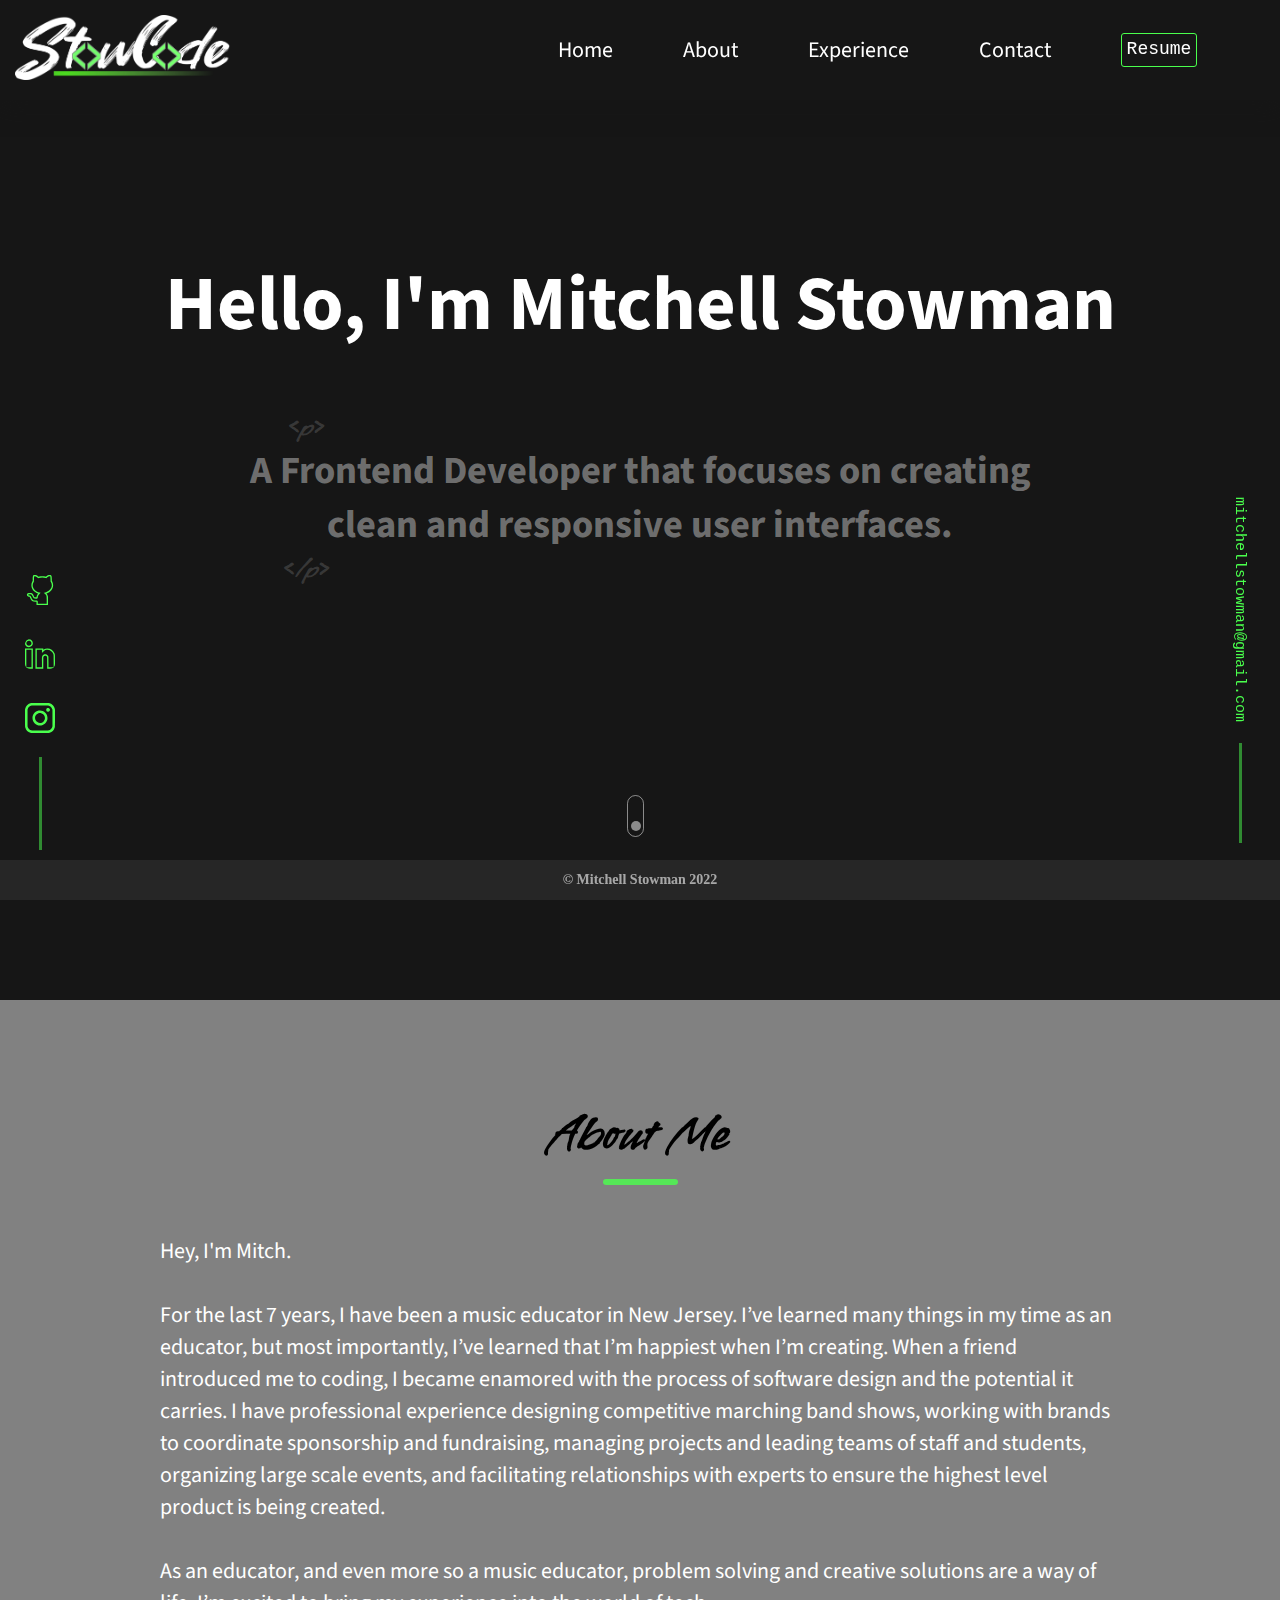
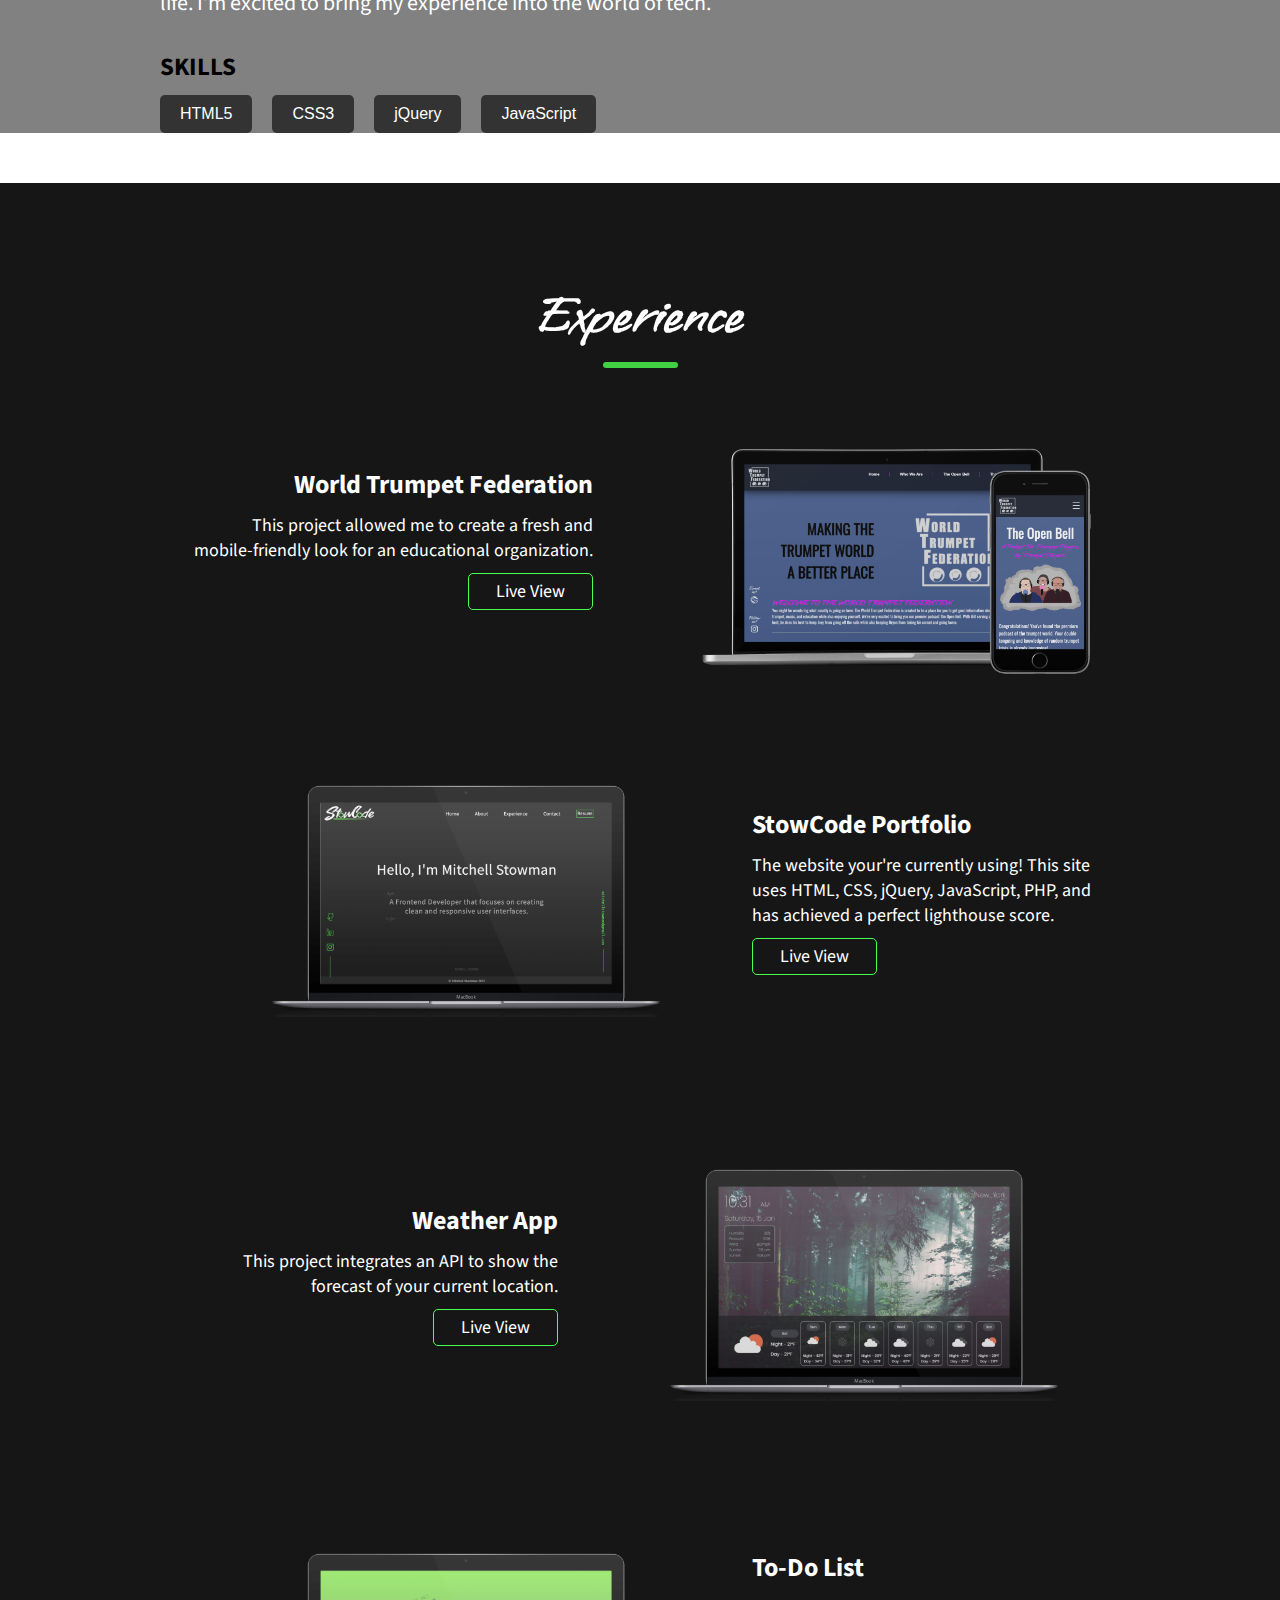
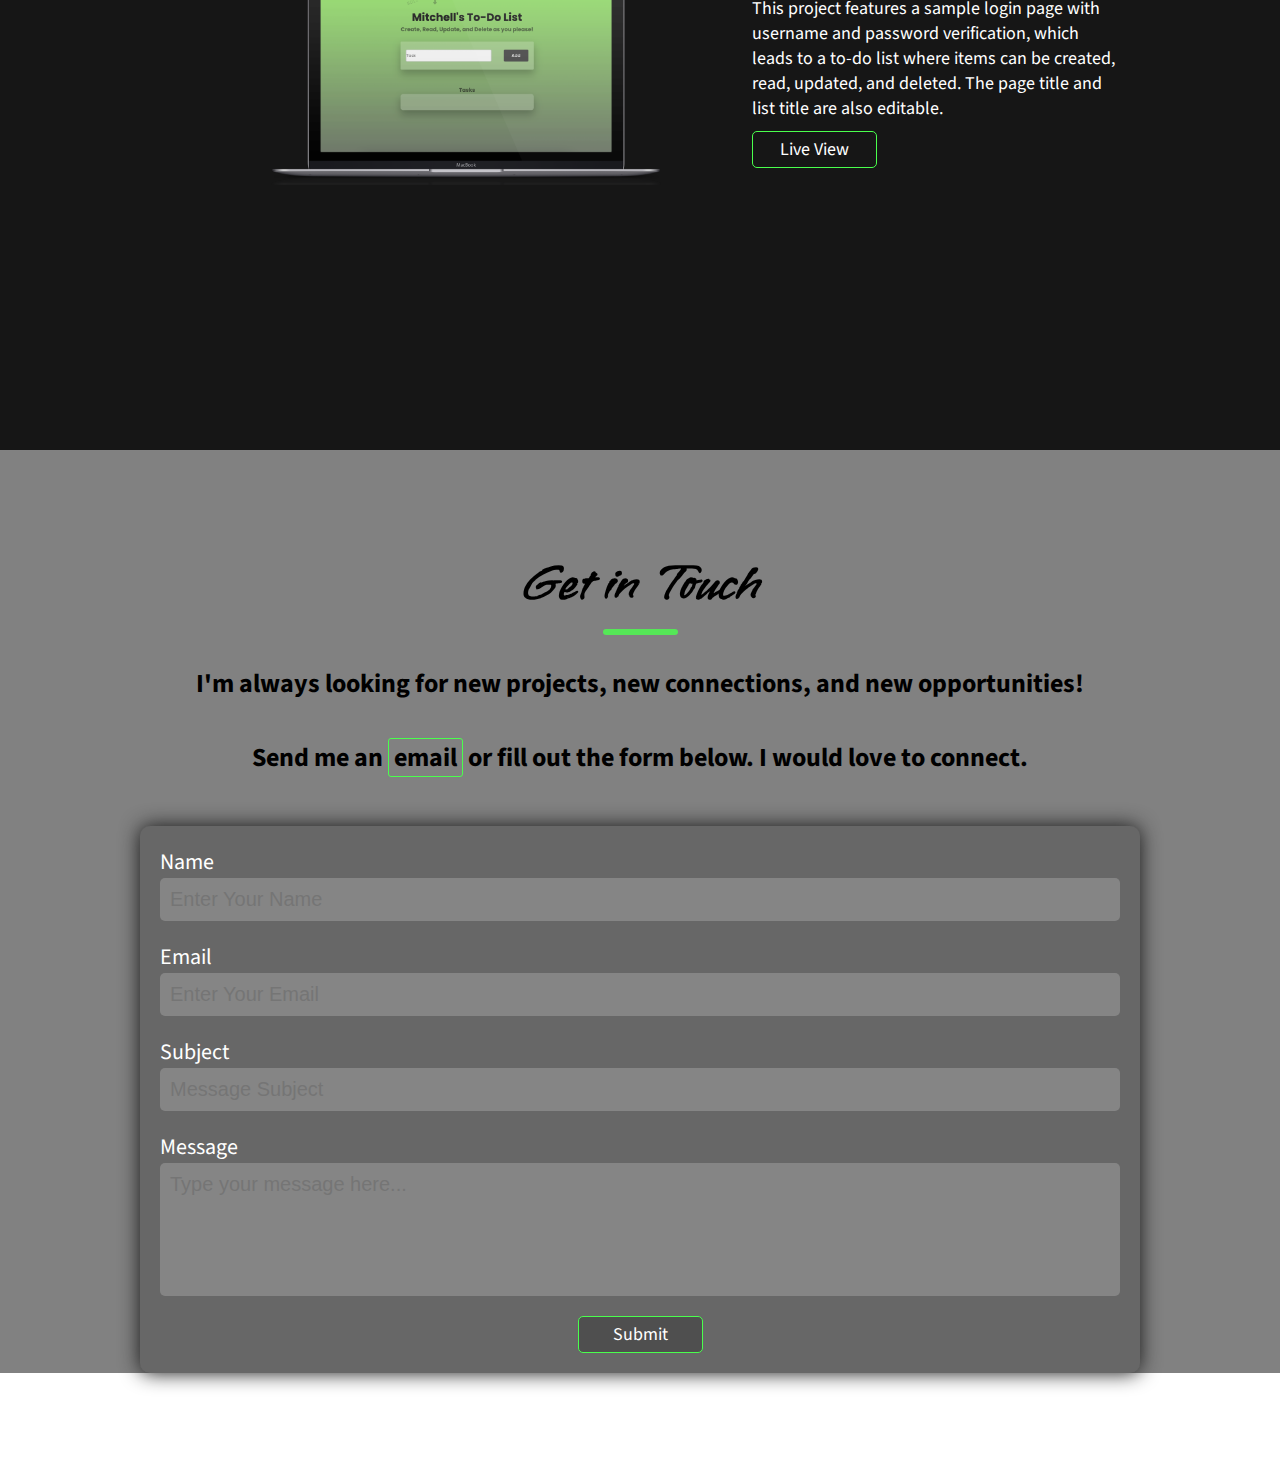
==== index.html @ 41466c4d "Add files via upload" ====
<!DOCTYPE html>
<html lang="en">
<head>
    <meta charset="UTF-8">
    <meta http-equiv="X-UA-Compatible" content="IE=edge">
    <meta name="viewport" content="width=device-width, initial-scale=1.0">
    <meta name="description" content="This is the digital portfolio for Mitchell Stowman, Frontend Developer." />
    <meta name="title" property="og:title" content="Mitchell Stowman's Portfolio" />
    <meta property="og:type" content="Digital Portfolio" />
    <meta name="image" property="og:image" content="https://live.staticflickr.com/65535/51815650314_31e2a7c5a2_b.jpg"/>
    <meta name="description" property="og:description" content="Mitchell Stowman's Portfolio" /><meta name="author" content="Mitchell Stowman" />


    <title>Mitchell Stowman's Portfolio</title>
    <link rel=stylesheet href="style2.css">
    <link rel="preconnect" href="https://fonts.googleapis.com">
    <link rel="preconnect" href="https://fonts.gstatic.com" crossorigin>
    <link href="https://fonts.googleapis.com/css2?family=Vujahday+Script&display=swap" rel="stylesheet">

    <link rel="preconnect" href="https://fonts.googleapis.com">
    <link rel="preconnect" href="https://fonts.gstatic.com" crossorigin>
    <link href="https://fonts.googleapis.com/css2?family=Source+Sans+Pro&display=swap" rel="stylesheet">
</head>


<div class=icons>
    <a aria-label="github link" target=blank href="https://github.com/StowCode"><svg class="icon" id="svg" xmlns="http://www.w3.org/2000/svg" xmlns:xlink="http://www.w3.org/1999/xlink" width="400" height="400" viewBox="0, 0, 400,400"><g id="svgg"><path id="path0" d="M111.389 4.492 C 104.037 19.381,102.344 29.241,102.344 57.152 L 102.344 78.942 98.841 84.979 C 63.560 145.787,97.551 219.067,173.701 246.364 C 174.933 246.805,174.471 247.604,170.428 252.016 C 162.141 261.060,155.988 275.500,153.821 290.989 L 152.888 297.656 143.771 297.656 C 126.942 297.656,124.765 295.914,115.946 275.391 C 102.301 243.636,93.925 237.978,61.241 238.433 C 39.198 238.741,33.815 241.058,28.078 252.711 C 19.455 270.227,31.334 288.323,52.381 289.737 C 62.590 290.423,62.571 290.403,69.149 308.203 C 83.129 346.036,99.649 357.813,138.741 357.813 L 153.125 357.813 153.125 378.906 L 153.125 400.000 230.111 400.000 L 307.098 400.000 306.856 342.773 L 306.615 285.547 304.472 278.675 C 300.917 267.271,296.072 258.710,288.804 250.990 C 285.420 247.396,285.133 246.839,286.423 246.376 C 362.836 218.942,396.948 144.899,361.028 84.437 L 357.931 79.223 357.630 54.260 C 357.286 25.789,356.557 21.325,349.914 7.028 L 346.573 -0.163 332.075 0.177 C 310.622 0.680,298.100 5.404,284.844 17.996 L 279.156 23.399 271.414 21.505 C 245.441 15.150,215.509 15.117,189.497 21.413 L 181.728 23.294 176.997 18.986 C 161.715 5.073,148.163 0.015,126.139 0.005 L 113.607 0.000 111.389 4.492 M141.611 19.194 C 151.115 21.656,158.094 26.098,168.882 36.547 L 176.436 43.864 183.726 41.540 C 213.137 32.167,247.019 32.167,276.430 41.540 L 283.720 43.864 291.274 36.547 C 305.039 23.214,313.884 18.756,329.133 17.467 L 334.960 16.975 336.210 20.792 C 339.785 31.707,340.028 34.005,340.413 60.524 L 340.787 86.282 342.947 89.430 C 381.739 145.973,341.138 216.665,259.027 235.545 L 249.694 237.691 263.749 251.529 C 289.808 277.189,289.063 274.677,289.063 336.883 L 289.063 382.813 230.138 382.813 L 171.213 382.813 170.958 367.773 C 170.682 351.508,170.081 348.975,165.506 344.818 C 160.792 340.535,159.506 340.291,139.063 339.805 C 117.664 339.297,115.746 338.892,106.527 332.928 C 96.712 326.579,92.938 320.798,85.378 300.539 C 76.865 277.727,70.642 271.875,54.898 271.875 C 47.130 271.875,43.750 269.456,43.750 263.897 C 43.750 257.340,47.813 255.469,62.046 255.469 C 84.572 255.469,89.300 258.746,98.769 280.926 C 111.383 310.470,118.175 315.557,145.079 315.610 C 162.245 315.643,169.330 311.091,170.718 299.137 C 173.270 277.153,177.505 269.392,197.265 250.492 C 204.395 243.672,210.078 237.942,209.894 237.759 C 209.710 237.575,203.454 235.898,195.991 234.032 C 117.492 214.407,79.412 144.523,117.203 89.440 L 119.356 86.302 119.746 60.534 C 120.146 34.046,120.404 31.607,123.946 20.792 L 125.196 16.975 131.023 17.467 C 134.228 17.738,138.992 18.515,141.611 19.194 " stroke="" fill="" fill-rule="evenodd"></path></g></svg></a>
    <a aria-label='linked-in link' target=blank href="https://www.linkedin.com/in/mitch-stowman-549a69223/"><svg class="icon" id="svg" version="1.1" xmlns="http://www.w3.org/2000/svg" xmlns:xlink="http://www.w3.org/1999/xlink" width="400" height="400" viewBox="0, 0, 400,400"><g id="svgg"><path id="path0" d="M45.788 4.753 C 10.420 8.747,-10.766 47.983,5.116 80.078 C 21.045 112.269,63.701 119.244,89.129 93.816 C 124.368 58.578,95.446 -0.855,45.788 4.753 M61.015 23.764 C 86.700 31.560,94.821 62.176,76.155 80.842 C 54.848 102.149,17.969 86.855,17.969 56.713 C 17.969 34.781,40.498 17.536,61.015 23.764 M0.000 260.938 L 0.000 396.094 52.344 396.094 L 104.688 396.094 104.688 260.938 L 104.688 125.781 52.344 125.781 L 0.000 125.781 0.000 260.938 M139.063 260.938 L 139.063 396.094 191.388 396.094 L 243.713 396.094 243.927 319.319 L 244.141 242.544 246.708 237.329 C 257.363 215.689,288.089 218.689,294.151 241.961 C 295.140 245.759,295.313 257.544,295.313 321.258 L 295.313 396.094 347.656 396.094 L 400.000 396.094 400.000 307.376 C 400.000 208.475,400.105 210.593,394.365 194.141 C 373.790 135.176,301.572 107.830,249.659 139.347 L 243.750 142.935 243.750 134.358 L 243.750 125.781 191.406 125.781 L 139.063 125.781 139.063 260.938 M86.719 260.938 L 86.719 378.125 52.344 378.125 L 17.969 378.125 17.969 260.938 L 17.969 143.750 52.344 143.750 L 86.719 143.750 86.719 260.938 M225.964 164.985 L 226.172 186.220 234.592 176.899 C 239.223 171.773,246.055 165.028,249.773 161.911 C 291.937 126.561,359.015 147.390,377.603 201.605 C 382.037 214.537,382.031 214.417,382.031 299.712 L 382.031 378.125 347.656 378.125 L 313.281 378.125 313.270 310.352 C 313.257 235.249,313.384 237.305,308.152 227.349 C 291.731 196.100,245.419 197.157,230.154 229.128 C 225.784 238.280,225.781 238.331,225.781 311.081 L 225.781 378.125 191.406 378.125 L 157.031 378.125 157.031 260.938 L 157.031 143.750 191.394 143.750 L 225.756 143.750 225.964 164.985 " stroke="" fill="" fill-rule="evenodd"></path></g></svg></a>
    <a aria-label='instagram link' target=blank href="https://www.instagram.com/mitch.stowman/"><svg class="icon" id="svg" version="1.1" xmlns="http://www.w3.org/2000/svg" xmlns:xlink="http://www.w3.org/1999/xlink" width="400" height="400" viewBox="0, 0, 400,400"><g id="svgg"><path id="path0" d="M80.469 1.666 C 38.606 10.436,8.182 42.151,0.804 84.714 C -0.974 94.967,-0.232 309.943,1.613 319.018 C 9.914 359.868,40.132 390.086,80.982 398.387 C 93.409 400.913,306.591 400.913,319.018 398.387 C 359.868 390.086,390.086 359.868,398.387 319.018 C 400.232 309.943,400.974 94.967,399.196 84.714 C 391.777 41.914,361.154 10.176,319.018 1.613 C 306.845 -0.861,92.302 -0.813,80.469 1.666 M316.016 35.759 C 340.513 42.679,357.787 60.091,364.249 84.375 L 366.016 91.016 366.016 200.000 L 366.016 308.984 364.249 315.625 C 357.736 340.102,340.102 357.736,315.625 364.249 L 308.984 366.016 200.000 366.016 L 91.016 366.016 84.375 364.249 C 59.898 357.736,42.264 340.102,35.751 315.625 L 33.984 308.984 33.984 200.000 L 33.984 91.016 35.751 84.375 C 42.753 58.062,62.653 39.626,89.329 34.740 C 93.792 33.923,116.628 33.744,202.344 33.855 L 309.766 33.994 316.016 35.759 M299.104 68.218 C 275.540 78.123,278.626 111.495,303.558 116.400 C 332.306 122.056,345.504 81.621,319.120 68.721 C 313.422 65.935,305.037 65.725,299.104 68.218 M182.262 101.198 C 104.018 115.507,72.474 211.886,127.326 269.048 C 189.985 334.344,299.995 290.353,299.995 200.000 C 299.995 137.485,243.427 90.013,182.262 101.198 M216.016 135.918 C 265.181 148.557,282.569 208.753,247.697 245.599 C 215.970 279.124,160.144 270.007,140.268 228.056 C 116.604 178.110,162.582 122.183,216.016 135.918 " stroke="" fill="" fill-rule="evenodd"></path></g></svg></a>
    <div class=line></div>
</div>

<div class=righticons>
    <a id=email href="mailto:mitchellstowman@gmail.com">mitchellstowman@gmail.com</a>
    <div class=line></div>
</div>


<body>
    <div id=top></div>

<!-- NAVBAR -->
    <header id=navbar>
        <img alt=stowcodelogo id=navbarlogo src="Resources/Stowcode.png">
        <ul class=navlinkcontainer>
            <li class=navlink><a href="#top">Home</a></li>
            <li class=navlink><a href="#aboutme">About</a></li>
            <li class=navlink><a href="#largeprojects">Experience</a></li>
            <li class=navlink><a href="#getintouch">Contact</a></li>
            <li id=resumebutton class=navlink><a href="Resources/Stowman Resume 2022 (1).pdf" download>Resume</a></li>
        </ul>
            <!-- <a href="Resources/Stowman Resume 2022 (1).pdf" download id=resumebutton>Resume</a> -->

    
    <!-- mobile navbar-->
        <div id=hamburger>
            <div class=bar></div>
            <div class=bar></div>
            <div class=bar></div>
        </div>
    
    </header>

    <ul id=mobilenavlinkcontainer>
        <li class=mobilenavlink onClick=mobileLinkClick()><a href="#top">Home</a></li>
        <li class=mobilenavlink onClick=mobileLinkClick()><a href="#aboutme">About</a></li>
        <li class=mobilenavlink onClick=mobileLinkClick()><a href="#largeprojects">Experience</a></li>
        <li class=mobilenavlink onClick=mobileLinkClick()><a href="#getintouch">Contact</a></li>
        <li id=mobileresume class=mobilenavlink onClick=mobileLinkClick()><a href="Resources/Stowman Resume 2022 (1).pdf" download>Resume</a></li>
    </ul>


<!-- INTRO -->
        <div class=banner id=intro>
            <div id=aboutcontainer>
                <div id=introtitles>
                    <h1 id=title>Hello, I'm Mitchell Stowman</h1>
                    <p class=codesnip>&ltp&gt</p>
                        <h2>A Frontend Developer that focuses on creating<br>clean and responsive user interfaces. </h2>
                    <p class=codesnip>&lt/p&gt</p>
                </div>
            </div>
            
            <div id=scrolldown_container><span id=scrolldown></span></div>
        </div>

<!-- ABOUT ME --> 
        <div class=banner id=aboutme>
            <h1>About Me</h1>
            <div class=titlebar></div>
            <div id=biocontainer>
                <p id=bio class=bio>Hey, I'm Mitch.
                    <br>
                    <br>For the last 7 years, I have been a music educator in New Jersey.  
                    I’ve learned many things in my time as an educator, but most importantly,
                    I’ve learned that I’m happiest when I’m creating.  When a friend introduced me to coding,
                    I became enamored with the process of software design and the potential it carries.  I have professional
                    experience designing competitive marching band shows, working with brands to coordinate 
                    sponsorship and fundraising, managing projects and leading teams of staff and students, organizing large scale
                    events, and facilitating relationships with experts to ensure the highest level product
                    is being created.
                    <br>
                    <br>As an educator, and even more so a music educator, 
                    problem solving and creative solutions are a way of life. 
                    I’m excited to bring my experience into the world of tech.</p>
                
                <h2>Skills</h2>
                <div id=skills>
                    <div class="skillbutton">HTML5</div>
                    <div class="skillbutton">CSS3</div>
                    <div class="skillbutton">jQuery</div>
                    <div class="skillbutton">JavaScript</div>
                </div>
            </div>
        </div>


<!-- Large Projects  -->
    <div class=banner id=largeprojects>
            <h3 id=largeprojectheader>Experience</h3>
            <div class=titlebar></div>
            <div class=projectcontainer id=wtf>
                <img alt="world trumpet federation mockup" class=projectmockup_img src="Resources/wtfmockup.png">
                <div class=projectinfo id=wtfinfo>
                    <h4>World Trumpet Federation</h4>
                    <p>This project allowed me to create a fresh and mobile-friendly look for an educational organization.
                    </p>
                    <div><a target="blank" href="https://stowcode.github.io/World-Trumpet-Federation/"><button>Live View</button></a></div>
                </div>
            </div>

            <div class=projectcontainer id=portfolio>
                <img alt="stowcode mockup" class=projectmockup_img2 src="Resources/stowcodemockup.png">
                <div class=projectinfo id=portfolioinfo>
                    <h4>StowCode Portfolio</h4>
                    <p>The website your're currently using!  This site uses HTML, CSS, jQuery, JavaScript, PHP, and has achieved a perfect lighthouse score.
                    </p>
                    <div><a target="blank" href="https://stowcode.tech"><button>Live View</button></a></div>
                </div>
            </div> 

            <div class=projectcontainer id=weather>
                <img alt="weather app mockup" class=projectmockup_img2 src="Resources/weathermockup.png">
                <div class=projectinfo id=weatherinfo>
                <h4>Weather App</h4>
                    <p>This project integrates an API to show the forecast of your current location.
                    </p>
                    <div><a target="blank" href="https://stowcode.github.io/weatherApp/"><button>Live View</button></a></div>
                </div>
            </div>

            <div class=projectcontainer id=todolist>
                <img alt="to-do mockup" class=projectmockup_img2 src="Resources/todomockup.png">
                <div class=projectinfo id=todoinfo>
                <h4>To-Do List</h4>
                <p>This project features a sample login page with username and password verification, which leads to a to-do list where items can be created, read, updated, and deleted.
                    The page title and list title are also editable.
                </p>
                <div><a target="blank" href="https://stowcode.github.io/To-Do-List/"><button>Live View</button></a></div>
                </div>
            </div>

        </div>

<!-- GET IN TOUCH -->
        <div class=banner id=getintouch>
            <h3 id=getintouch_title>Get in Touch</h3>
            <div class=titlebar></div>
            <h4>I'm always looking for new projects, new connections, and new opportunities! <br><br>Send me an <a id=emailbutton href="mailto:mitchellstowman@gmail.com">email</a> or fill out the form below.  I would love to connect.</h4>

                <div id=formcontainer>
                    <form id="contactme" method="post" action="contact-form-handler.php">
                        <label>Name</label>
                            <input name="name" class=forminput type=text placeholder='Enter Your Name'>
                        <label>Email</label>
                            <input name="email" class=forminput type=text placeholder='Enter Your Email'>
                        <label>Subject</label>
                            <input class=forminput type=text placeholder='Message Subject'>
                        <label>Message</label>
                            <input name="message" id=formmessage class="forminput" type=text placeholder='Type your message here...' row='4'>
                        <div><button type=submit value="Send Message" class="submit" id=submit type=button label=submit>Submit</button></div>
                    </form>
                </div>
        </div>
    </div>

<!-- FOOTER -->
        <footer id=footer>
            <h4>&copy Mitchell Stowman 2022</h4>
        </footer>
</body>
    <script src=main.js></script>
</html>
---- style2.css ----
* {
    margin: 0;
    padding: 0;
    scroll-snap-type: y mandatory;
    scroll-behavior: smooth;
}

.codesnip {
    font-family:'Vujahday Script';
    font-weight: 600;
    font-size: 20px;
    color: rgba(104, 104, 104, 0.432);
}



/* NAVBAR */

#navbar {
    background:rgb(22, 22, 22);
    height: 100px;
    position: sticky;
    top: 0;
    color: white;
    overflow: hidden;
    z-index: 10;
    display: flex;
    width: 100vw;
    box-shadow: 0px 0px 25px rgb(22,22,22);
}

#navbarlogo {
    height: 65px;
    width: auto;
    margin-top: 15px;
    margin-left: 15px;
    float: left;
}

.navlinkcontainer {
    width: 100vw;
    display: flex;
    justify-content: flex-end;
    margin-left: 40px;
    margin-right: 1vw;
    align-items: center;
    font-family: 'Source sans pro', sans-serif;
}

.navlink {
    font-size: 22px;
    display: flex;
    margin-right: 7%;
}

#resumebutton {
    list-style: none;
    right: 0;
    height: 22px;
    font-family: monospace;
    font-size: 18px;
    border: 1px rgb(74, 255, 77) solid;
    padding: 5px;
    border-radius: 3px;
    cursor: grab !important;
}

    #resumebutton:hover{
        background-color:rgba(199, 212, 212, .2);
        cursor: grab;
    }

@media screen and (max-width: 800px) {
    #navbar {
        display: block;
        display: flex;
        justify-content: space-between;
        align-items: center;
        height: 90px;
        width: 100%;
    }

    #navbarlogo {
        height: 40px;
        margin-bottom: 30px;
    }

    .navlinkcontainer {
        display: none;
    }

    #resumebutton {
        position: relative;
        top: 0;
        margin: 0;
    }

    /* mobile */

    #hamburger {
        display: block;
        position: relative;
        z-index: 5;
        margin-right: 25px;
        margin-top: 5px;
        cursor: pointer;
    }
    
    .bar {
        background-color: white;
        height: 4px;
        width: 30px;
        margin-bottom: 8px;
    }
}

/* Mobile Navbar */

#mobilenavlinkcontainer {
    display: none;
    position: fixed;
    right: 0;
    background-color:rgba(0, 0, 0, 0.774);
    list-style: none;
    z-index: 10;
    overflow: visible;
}

#mobilenavlinkcontainer li {
    font-family: monospace;
    font-size: 22px;
    text-align: center;
    padding: 20px;
    margin: 0px 50px;
}

#mobileresume {
    border-top: 1px solid rgb(74, 255, 77);
}

/* icon stack */

.icons {
    display: flex;
    flex-direction: column;
    width: 30px;
    height: 300px;
    position: fixed;
    bottom: 0;
    margin-left: 25px;
    align-items: center;
    margin-bottom: 50px;
    z-index: 10;
}

.icon {
    height: 30px;
    width: auto;
    margin-top: 20px;
    fill: rgb(74, 255, 77);
    padding: 5px;
    border-radius: 25%;
}

.icon:hover {
    border-right: 3px dotted rgb(74, 255, 77);
    border-left: 3px dotted rgb(74, 255, 77);
}

.line {
    width: 3px;
    background-color: rgba(74, 255, 77, .5);
    height: 100px;
    margin-top: 15px;
}

#email {
    transform: rotate(90deg);
    font-family: monospace;
    font-size: 15px;
    margin-bottom: 110px;
    color: rgba(74, 255, 77, 1);
    z-index: 5;
}

#email:hover {
    font-size: 16px;
}

.righticons {
    display: flex;
    flex-direction: column;
    align-items:center;
    width: 30px;
    position: fixed;
    bottom: 0;
    right: 0;
    margin-right: 25px;
    margin-bottom: 57px;
    z-index: 10;
}

@media screen and (max-width: 728px) {
    .icons {
        margin-left: 15px;
        margin-bottom: 20px;
    }
    
    .icon {
        height: 25px;
        width: auto;
    }

    .righticons {
        margin-right: 10px;
    }
}


/* Links */
        a:link {
            text-decoration: none;
            color: white;
        }

        a:visited {
            text-decoration: none;
            color: white;
        }

        a:hover {
            text-decoration: none;
            color: rgb(123,255,126);
        }

        a:active {
            text-decoration: none;
            color: rgb(0, 131, 2)
        }



@media screen and (max-width: 728px) {
    #navbarlogo {
        height: 40px;
        margin-top: 30px;
    }
}


/* Intro */

#intro {
    height: 100vh;
    background-color: rgb(22,22,22);
}

#aboutcontainer {
    padding-top: 150px;
}

#introtitles {
    color: white;
    font-family: 'Source sans pro', sans-serif;
    text-align: center;
}

h1 {
    font-size: 6vw;
    margin-bottom: 50px;
    font-family: 'Source sans pro', sans-serif;
}

#introtitles h2 {
    font-size: 3vw;
    color: rgba(255,255,255,.4);
    margin-top: 0;
    text-transform: none;
}

#introtitles p {
    transform: translateX(-26%);
    font-size: 2vw;
}

#scrolldown_container {
    position: absolute;
    bottom: 7%;
    margin: 0 49%;
    display: block;
    height: 40px;
    width: 15px;
    border: 1px solid rgba(255,255,255,.5);
    border-radius: 10px;
}

#scrolldown {
    margin: 25px auto;
    color: rgba(255,255,255,.4);
    display: block;
    height: 10px;
    width: 10px;
    background-color: rgba(255,255,255,.5);
    border-radius: 50%;
    animation:  jumpDown 1.5s 0s linear infinite;
}

@keyframes jumpDown {
    0% {
        transform: translateY(-30px);
        opacity: 0;
    }
    50% {
        transform: translateY(-15px);
        opacity: 1;
    }
    100% {
        transform: translateY(0px);
        opacity: 0;
    }
}

/* About Me */

#aboutme {
    padding-top: 100px;
    height: 100%;
    background-color: rgb(129, 129, 129);
}

#aboutme h1 {
    font-size: 50px;
    text-align: center;
    margin: 0;
    font-family: 'Vujahday Script', sans-serif;
}

.titlebar {
    height: 6px;
    width: 75px;
    background-color: rgba(74, 255, 77, 0.808);
    border-radius: 4px;
    margin: 10px auto;
}

#biocontainer {
    width: 75%;
    margin: 50px auto;
    height: 100%;
}

#bio {
    width: 100%;
    font-family: 'Source sans pro', sans-serif;
    font-size: 22px;
    color: white;
}

.slideUp {
    animation: slideUp 2s 0s linear;
}

@keyframes slideUp {
    0% {
        transform: translateY(50px);
        opacity: 0;
    }
    25% {
        transform: translateY(50px);
        opacity: 0;
    }
    75% {
        transform: translateY(0px);
        opacity: .2;
    }
    100% {
        opacity: 1;
    }
}

h2 {
    font-family:'Source sans pro', sans-serif;
    text-transform: uppercase;
    font-size: 25px;
    margin-top: 30px;
}

#skills {
    display: flex;
}

.skillbutton {
    background-color: rgba(0,0,0,.6);
    border-radius: 5px;
    padding: 10px 20px;
    margin-right: 20px;
    margin-top: 10px;
    font-family: Arial;
    font-size: 16px;
    color: white;
    font-family: arial;
    text-align: center;
}

/* Large Projects */

#largeprojectheader {
    color: white;
    font-size: 50px;
    font-family: 'Vujahday Script', sans-serif;
    text-align: center;
    padding-top: 100px;
}

#largeprojects {
    background-color: rgb(22, 22, 22);
    height: 100%;
    padding-bottom: 200px;
}

.projectcontainer {
    display: flex;
    width: 75%;
    margin: auto;
    align-items: center;
}

#wtf {
    flex-direction: row-reverse;
    text-align: right;
    align-items: right;
}

#weather {
    flex-direction: row-reverse;
    text-align: right;

}

.projectinfo {
    display: flex;
    flex-direction: column;
    color: white;
    font-family: 'Source sans pro', sans-serif;
    margin-left: 30px;
    justify-content: space-around;
}

.projectmockup_img {
    height: 25vw;
    min-height: 250px;
    width: auto;
    margin-left: 100px;
}

.projectmockup_img2 {
    height: 30vw;
    min-height: 300px;
    width: auto;
    margin-left: 50px;
}

h4 {
    font-size: 26px;
    margin-bottom: 10px;
}

.projectinfo p {
    font-size: 18px;
    margin-bottom: 10px;
}

button {
    color: white;
    padding: 5px 10px;
    border-radius: 5px;
    background-color: rgba(22,22,22,0.3);
    font-family: 'Source sans pro', sans-serif;
    font-size: 18px;
    outline: none;
    border: 1px solid rgb(74, 255, 77);
    width: 125px
}

button:hover {
    cursor: pointer;
    background-color: rgba(74, 255, 77, 0.2);
}

@media screen and (max-width: 1000px) {
    .projectcontainer {
        flex-direction: column;
        text-align: center;
        align-items: center;
    }

    #weather {
        flex-direction: column;
        text-align: center;
        align-items: center;
    }

    .projectmockup_img {
        height: 40vw;
        min-height: 250px;
        width: auto;
    }
    
    .projectmockup_img2 {
        height: 50vw;
        min-height: 300px;
        width: auto;
        transform: translateX(10px);
    }

}

/* Get in Touch */

#getintouch {
    height: 100%;
    background-color: rgb(129,129,129);
}

#getintouch_title {
    font-family: 'Vujahday Script', sans-serif;
    font-size: 50px;
    text-align: center;
    padding-top: 100px;
}

#getintouch h4 {
    font-family: 'Source sans pro', sans-serif;
    text-align: center;
    margin: 30px 100px;
}

#emailbutton {
    padding: 0px 5px;
    width: 100px;
    background: none;
    border: 1px rgb(74, 255, 77) solid;
    border-radius: 3px;
    color: black;
}

#emailbutton:hover {
    cursor: pointer;
    background-color: rgba(74, 255, 77, 0.2);
}

#map {
    height: 20vw;
}

/* Form */

#formcontainer {
    width: 75%;
    margin: 50px auto;
    background-color: rgba(0,0,0,.2);
    padding: 20px;
    border-radius: 10px;
    font-family: 'Source sans pro', sans-serif;
    box-shadow: 0px 0px 20px rgb(22,22,22);
}

#contactme {
    display: flex;
    flex-direction: column;
}

label {
    font-size: 22px;
    color: white;
}

input {
    border-radius: 5px;
    border: none;
    background-color: rgba(255,255,255,.2);
    padding: 10px;
    margin-bottom: 20px;
    font-size: 20px;
    color: white;
}

input:focus {
    outline:1px solid rgb(74, 255, 77);
    border-radius: 5px;
}

#formmessage {
    padding-bottom: 100px;
}

#submit {
    display: block;
    margin: 0 auto;
}

/* Footer */

#footer {
    background: rgba(43,43,43,.8);
    height: 40px;
    position: sticky;
    bottom: 0;
    color: rgba(255,255,255,0.6);
    text-align: center;
}

footer h4 {
    padding-top: 12px;
    font-size: 14px;
}

@media screen and (max-width: 728px) {
    #footer {
        position: relative;
    }
}
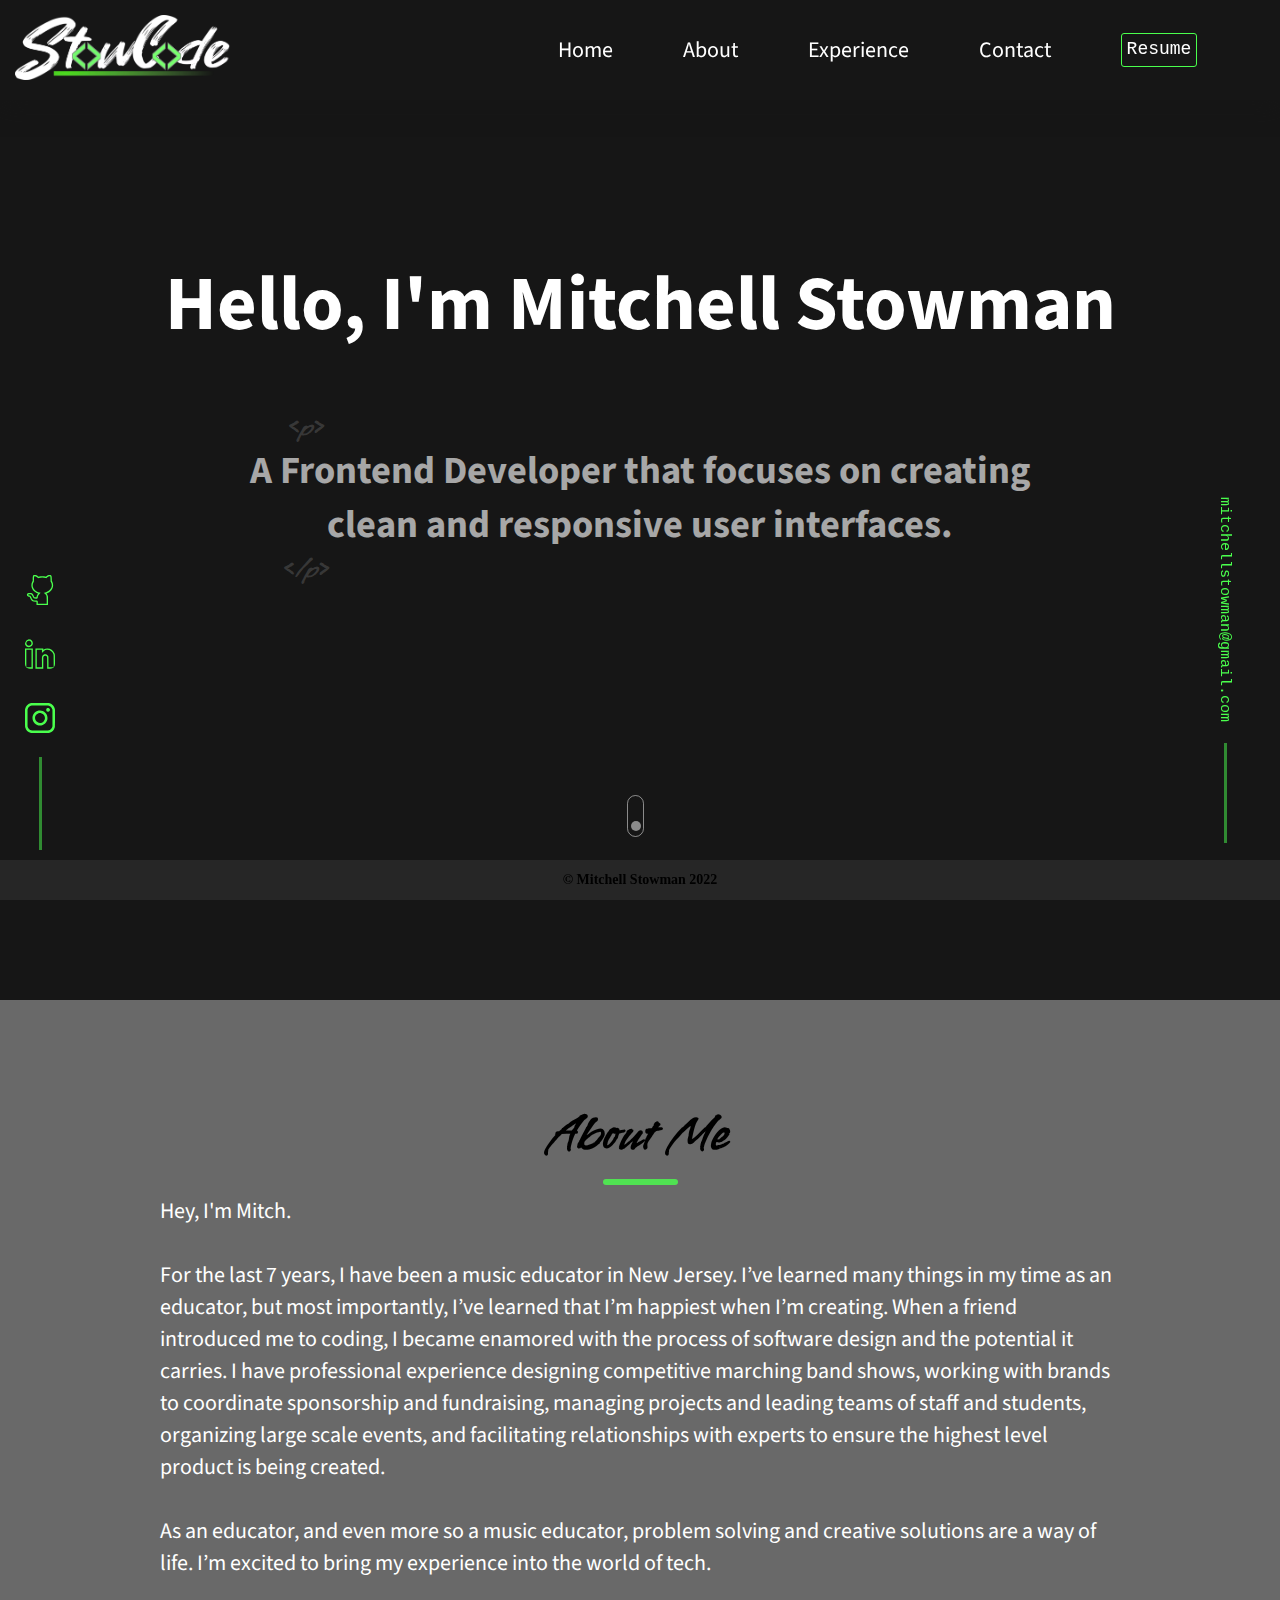
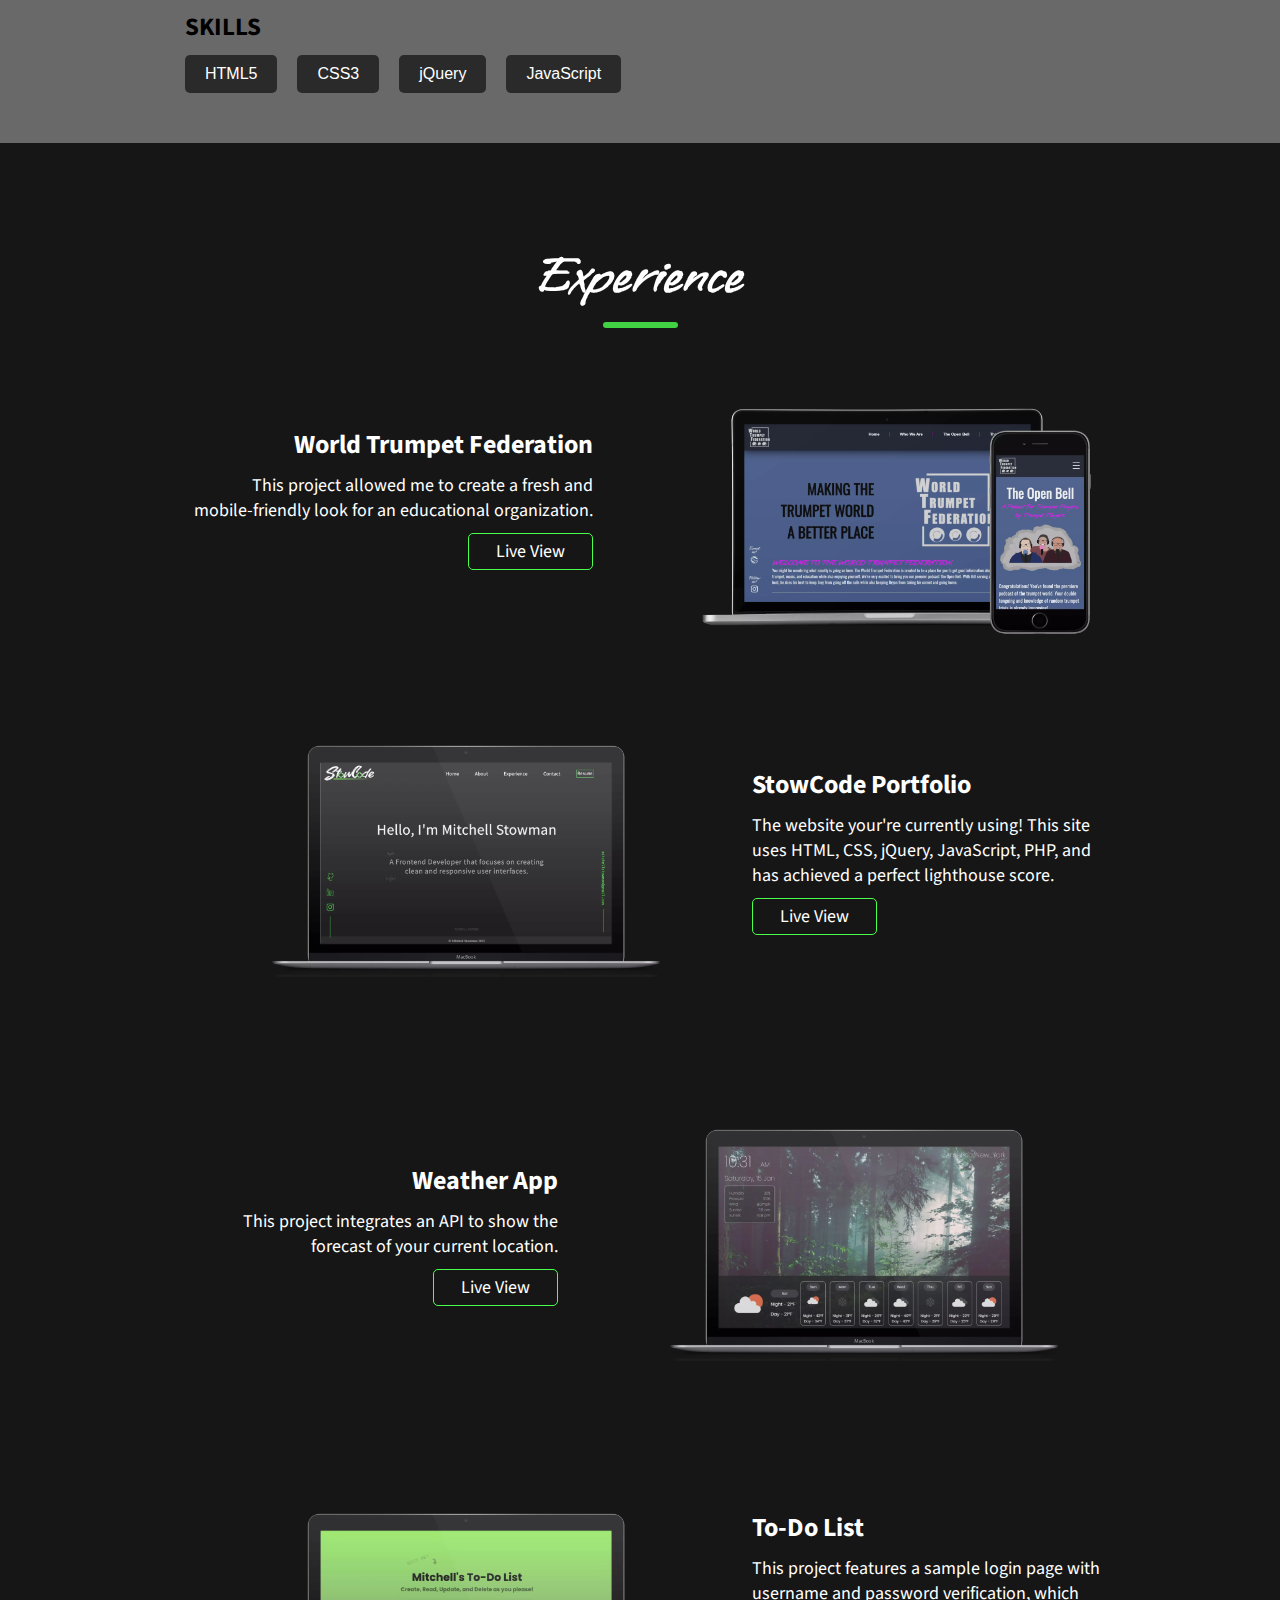
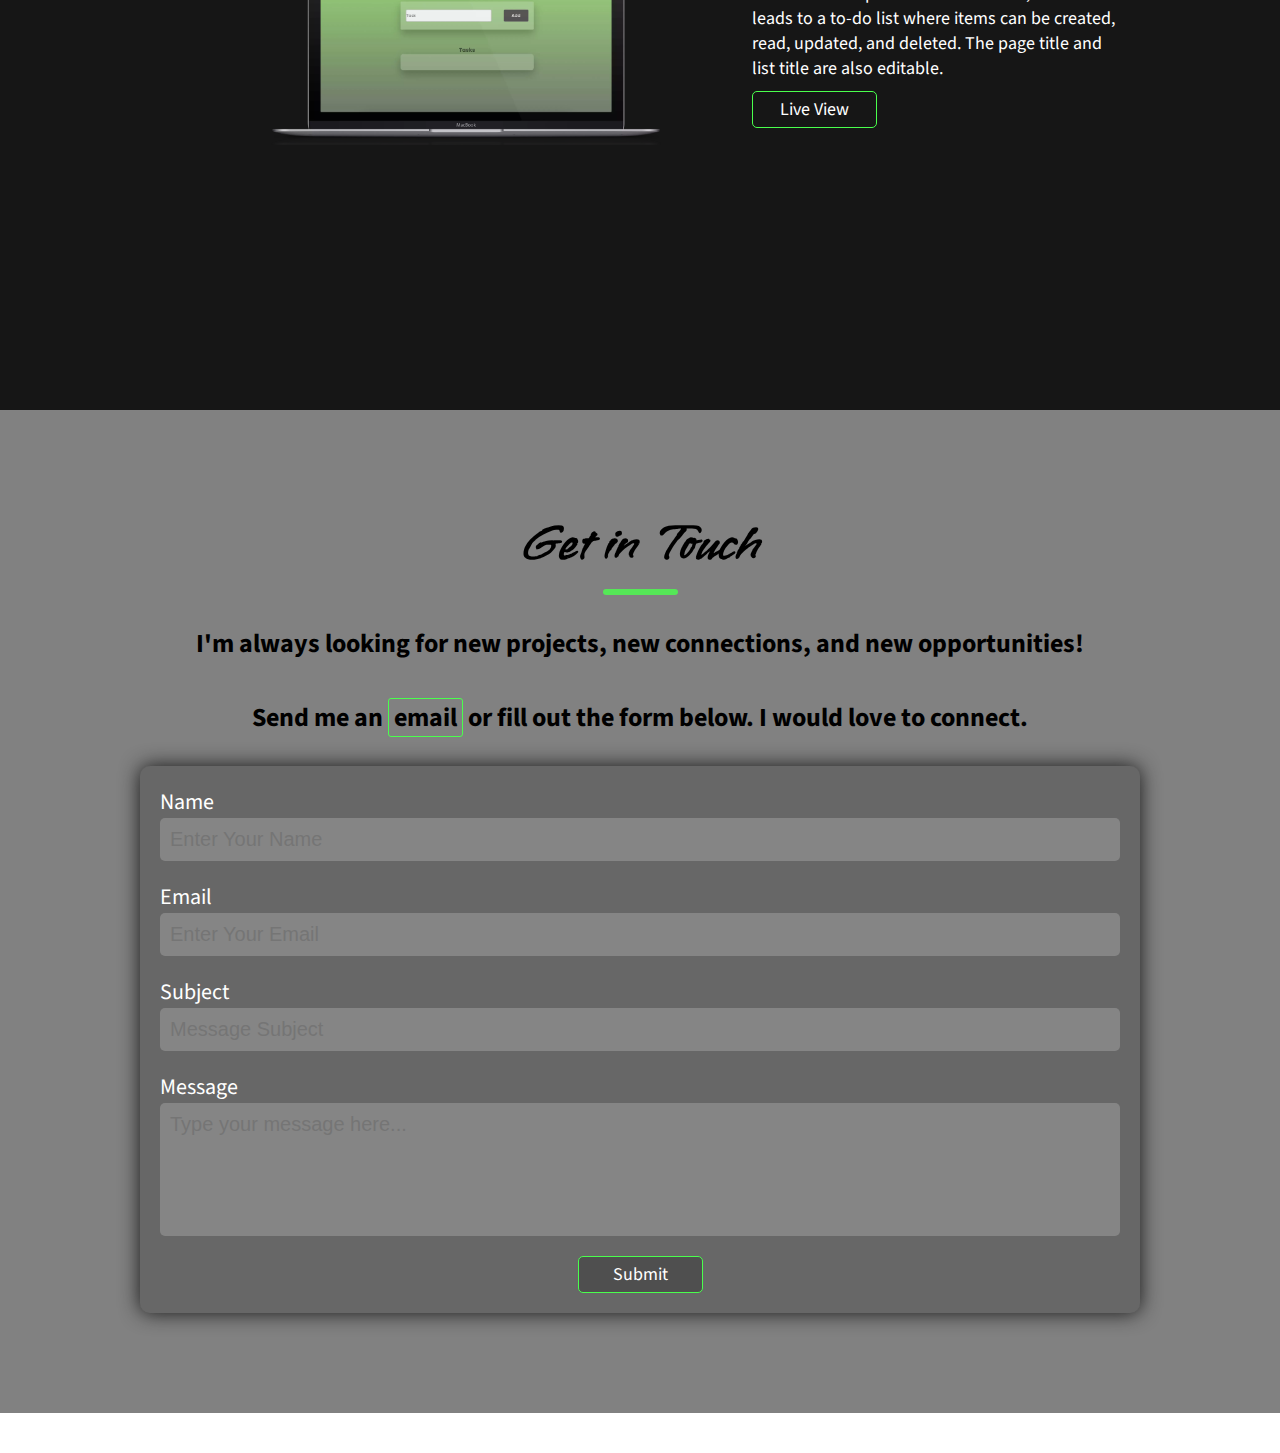
==== commit a523fbf4: "Add files via upload" ====
--- a/index.html
+++ b/index.html
@@ -41,7 +41,7 @@
 
 <!-- NAVBAR -->
     <header id=navbar>
-        <img alt=stowcodelogo id=navbarlogo src="Resources/Stowcode.png">
+        <img alt=stowcodelogo id=navbarlogo src="Resources/Stowcode.webp">
         <ul class=navlinkcontainer>
             <li class=navlink><a href="#top">Home</a></li>
             <li class=navlink><a href="#aboutme">About</a></li>
@@ -120,7 +120,7 @@
             <h3 id=largeprojectheader>Experience</h3>
             <div class=titlebar></div>
             <div class=projectcontainer id=wtf>
-                <img alt="world trumpet federation mockup" class=projectmockup_img src="Resources/wtfmockup.png">
+                <img alt="world trumpet federation mockup" class=projectmockup_img src="Resources/wtfmockup.webp">
                 <div class=projectinfo id=wtfinfo>
                     <h4>World Trumpet Federation</h4>
                     <p>This project allowed me to create a fresh and mobile-friendly look for an educational organization.
@@ -130,7 +130,7 @@
             </div>
 
             <div class=projectcontainer id=portfolio>
-                <img alt="stowcode mockup" class=projectmockup_img2 src="Resources/stowcodemockup.png">
+                <img alt="stowcode mockup" class=projectmockup_img2 src="Resources/stowcodemockup.webp">
                 <div class=projectinfo id=portfolioinfo>
                     <h4>StowCode Portfolio</h4>
                     <p>The website your're currently using!  This site uses HTML, CSS, jQuery, JavaScript, PHP, and has achieved a perfect lighthouse score.
@@ -140,7 +140,7 @@
             </div> 
 
             <div class=projectcontainer id=weather>
-                <img alt="weather app mockup" class=projectmockup_img2 src="Resources/weathermockup.png">
+                <img alt="weather app mockup" class=projectmockup_img2 src="Resources/weathermockup.webp">
                 <div class=projectinfo id=weatherinfo>
                 <h4>Weather App</h4>
                     <p>This project integrates an API to show the forecast of your current location.
@@ -150,7 +150,7 @@
             </div>
 
             <div class=projectcontainer id=todolist>
-                <img alt="to-do mockup" class=projectmockup_img2 src="Resources/todomockup.png">
+                <img alt="to-do mockup" class=projectmockup_img2 src="Resources/todomockup.webp">
                 <div class=projectinfo id=todoinfo>
                 <h4>To-Do List</h4>
                 <p>This project features a sample login page with username and password verification, which leads to a to-do list where items can be created, read, updated, and deleted.
--- a/style2.css
+++ b/style2.css
@@ -195,7 +195,7 @@
     position: fixed;
     bottom: 0;
     right: 0;
-    margin-right: 25px;
+    margin-right:40px;
     margin-bottom: 57px;
     z-index: 10;
 }
@@ -273,7 +273,7 @@
 
 #introtitles h2 {
     font-size: 3vw;
-    color: rgba(255,255,255,.4);
+    color: rgba(255, 255, 255, 0.623);
     margin-top: 0;
     text-transform: none;
 }
@@ -281,6 +281,22 @@
 #introtitles p {
     transform: translateX(-26%);
     font-size: 2vw;
+}
+
+@media screen and (max-width: 800px) {
+    h1 {
+        font-size: 35px;
+        margin: 0px 50px;
+    }
+
+    #introtitles h2 {
+        font-size: 18px;
+        margin: 25px 60px;
+    }
+
+    #introtitles p {
+        display: none;
+    }
 }
 
 #scrolldown_container {
@@ -325,7 +341,7 @@
 #aboutme {
     padding-top: 100px;
     height: 100%;
-    background-color: rgb(129, 129, 129);
+    background-color: rgb(105, 105, 105);
 }
 
 #aboutme h1 {
@@ -345,7 +361,8 @@
 
 #biocontainer {
     width: 75%;
-    margin: 50px auto;
+    padding-bottom: 50px;
+    margin: auto;
     height: 100%;
 }
 
@@ -354,6 +371,14 @@
     font-family: 'Source sans pro', sans-serif;
     font-size: 22px;
     color: white;
+}
+
+@media screen and (max-width: 800px) {
+    #bio {
+        font-size: 16px;
+        margin: auto;
+        padding: 10px;
+    }
 }
 
 .slideUp {
@@ -382,11 +407,13 @@
     font-family:'Source sans pro', sans-serif;
     text-transform: uppercase;
     font-size: 25px;
-    margin-top: 30px;
+    margin: 30px 25px 0px;
 }
 
 #skills {
     display: flex;
+    flex-wrap: wrap;
+    margin: 0px 25px;
 }
 
 .skillbutton {
@@ -402,6 +429,13 @@
     text-align: center;
 }
 
+@media screen and (max-width: 800px) {
+    .skillbutton {
+        font-size: 13px;
+        padding: 8px 15px;
+    }
+}
+
 /* Large Projects */
 
 #largeprojectheader {
@@ -448,14 +482,12 @@
 
 .projectmockup_img {
     height: 25vw;
-    min-height: 250px;
     width: auto;
     margin-left: 100px;
 }
 
 .projectmockup_img2 {
     height: 30vw;
-    min-height: 300px;
     width: auto;
     margin-left: 50px;
 }
@@ -492,6 +524,13 @@
         flex-direction: column;
         text-align: center;
         align-items: center;
+        margin-top: 50px;
+    }
+
+    #wtf {
+        flex-direction: column;
+        text-align: center;
+        align-items: center;
     }
 
     #weather {
@@ -502,24 +541,27 @@
 
     .projectmockup_img {
         height: 40vw;
-        min-height: 250px;
+        overflow: hidden;
         width: auto;
+        margin: 0 auto;
+        transform: translateX(10px);
     }
     
     .projectmockup_img2 {
         height: 50vw;
-        min-height: 300px;
-        width: auto;
+        overflow: hidden;
+        margin: 0 auto;
         transform: translateX(10px);
     }
-
-}
+}
+
 
 /* Get in Touch */
 
 #getintouch {
     height: 100%;
     background-color: rgb(129,129,129);
+    padding-bottom: 100px;
 }
 
 #getintouch_title {
@@ -533,6 +575,13 @@
     font-family: 'Source sans pro', sans-serif;
     text-align: center;
     margin: 30px 100px;
+}
+
+@media screen and (max-width: 800px) {
+    #getintouch h4 {
+        font-size: 16px;
+        margin: 30px 50px;
+    }
 }
 
 #emailbutton {
@@ -549,15 +598,11 @@
     background-color: rgba(74, 255, 77, 0.2);
 }
 
-#map {
-    height: 20vw;
-}
-
 /* Form */
 
 #formcontainer {
     width: 75%;
-    margin: 50px auto;
+    margin: auto;
     background-color: rgba(0,0,0,.2);
     padding: 20px;
     border-radius: 10px;
@@ -599,6 +644,22 @@
     margin: 0 auto;
 }
 
+@media screen and (max-width: 800px) {
+    #formcontainer {
+        width: 60%;
+        background-color: rgba(0,0,0,0);
+        padding: 10px;
+        border: 1px solid black;
+    }
+
+    label {
+        font-size: 15px;
+    }
+    input {
+        font-size: 15px;
+    }
+}
+
 /* Footer */
 
 #footer {
@@ -606,7 +667,7 @@
     height: 40px;
     position: sticky;
     bottom: 0;
-    color: rgba(255,255,255,0.6);
+    color: black;
     text-align: center;
 }
 
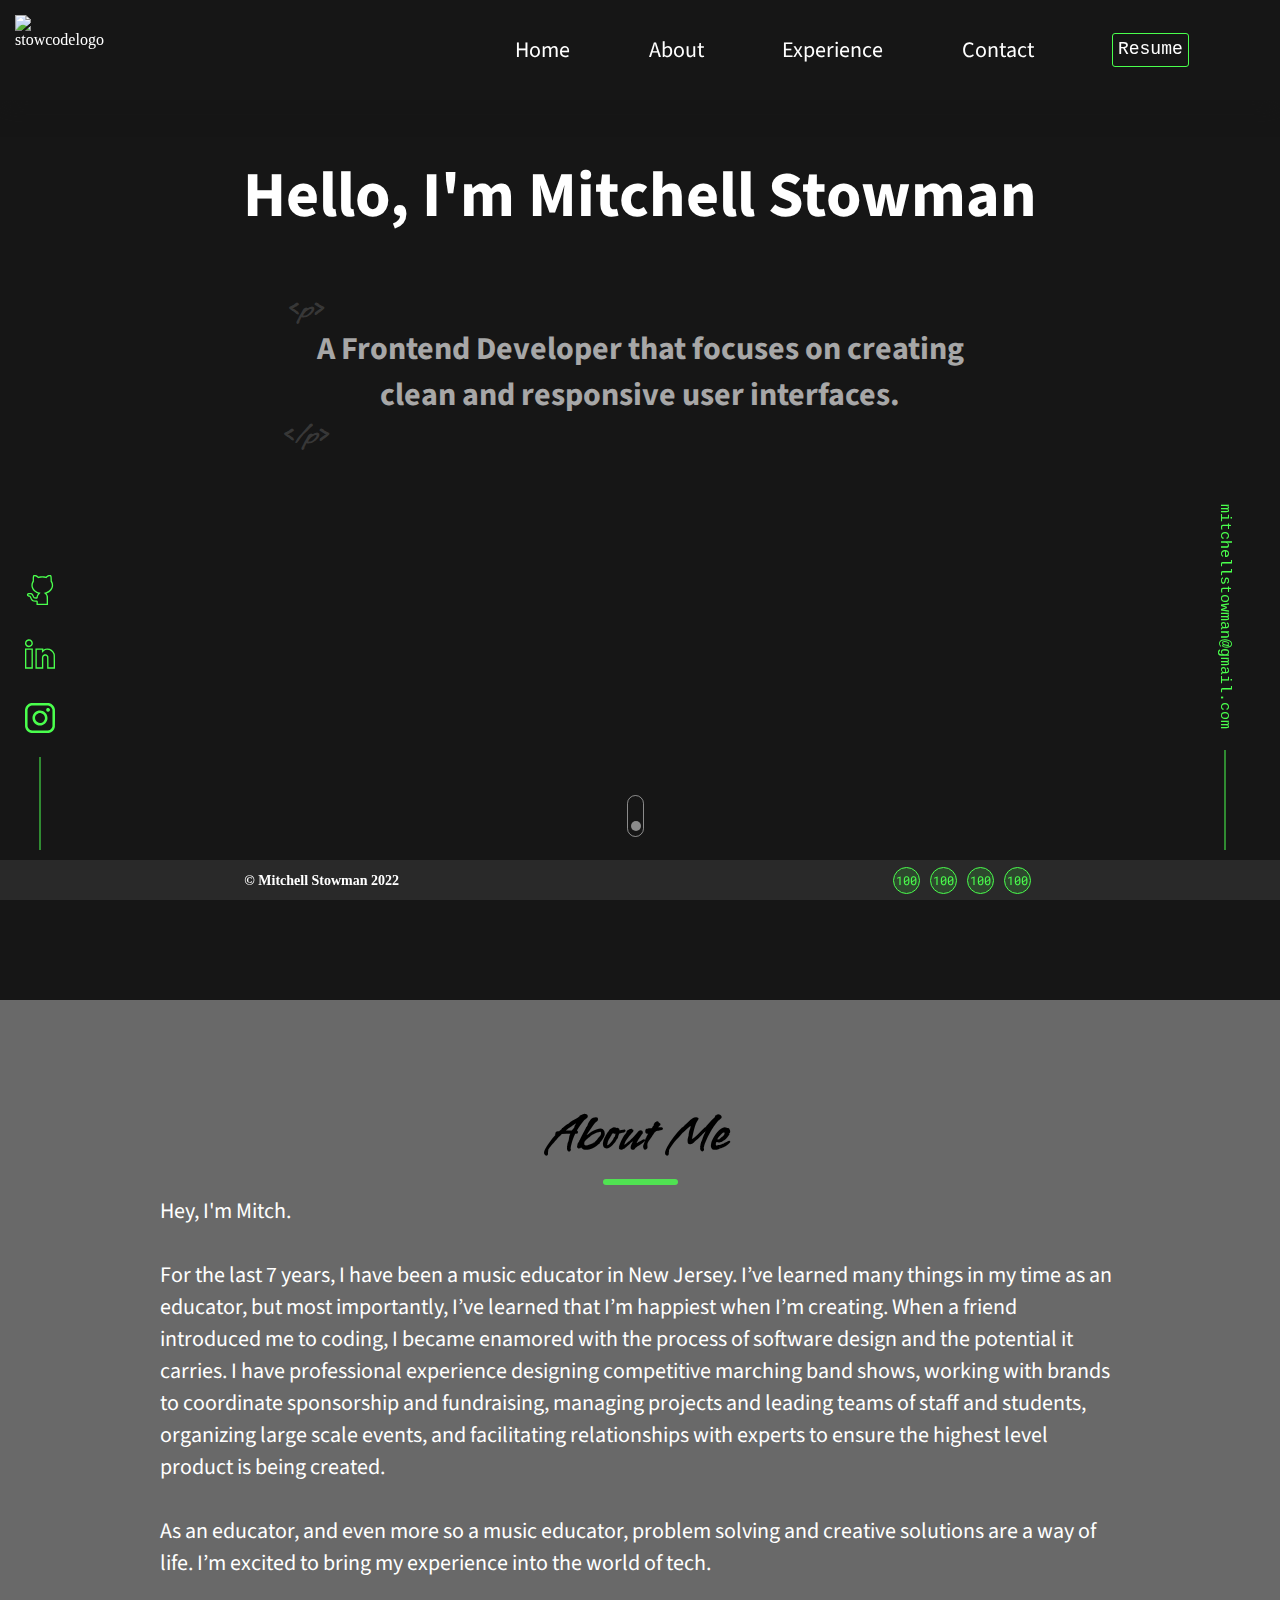
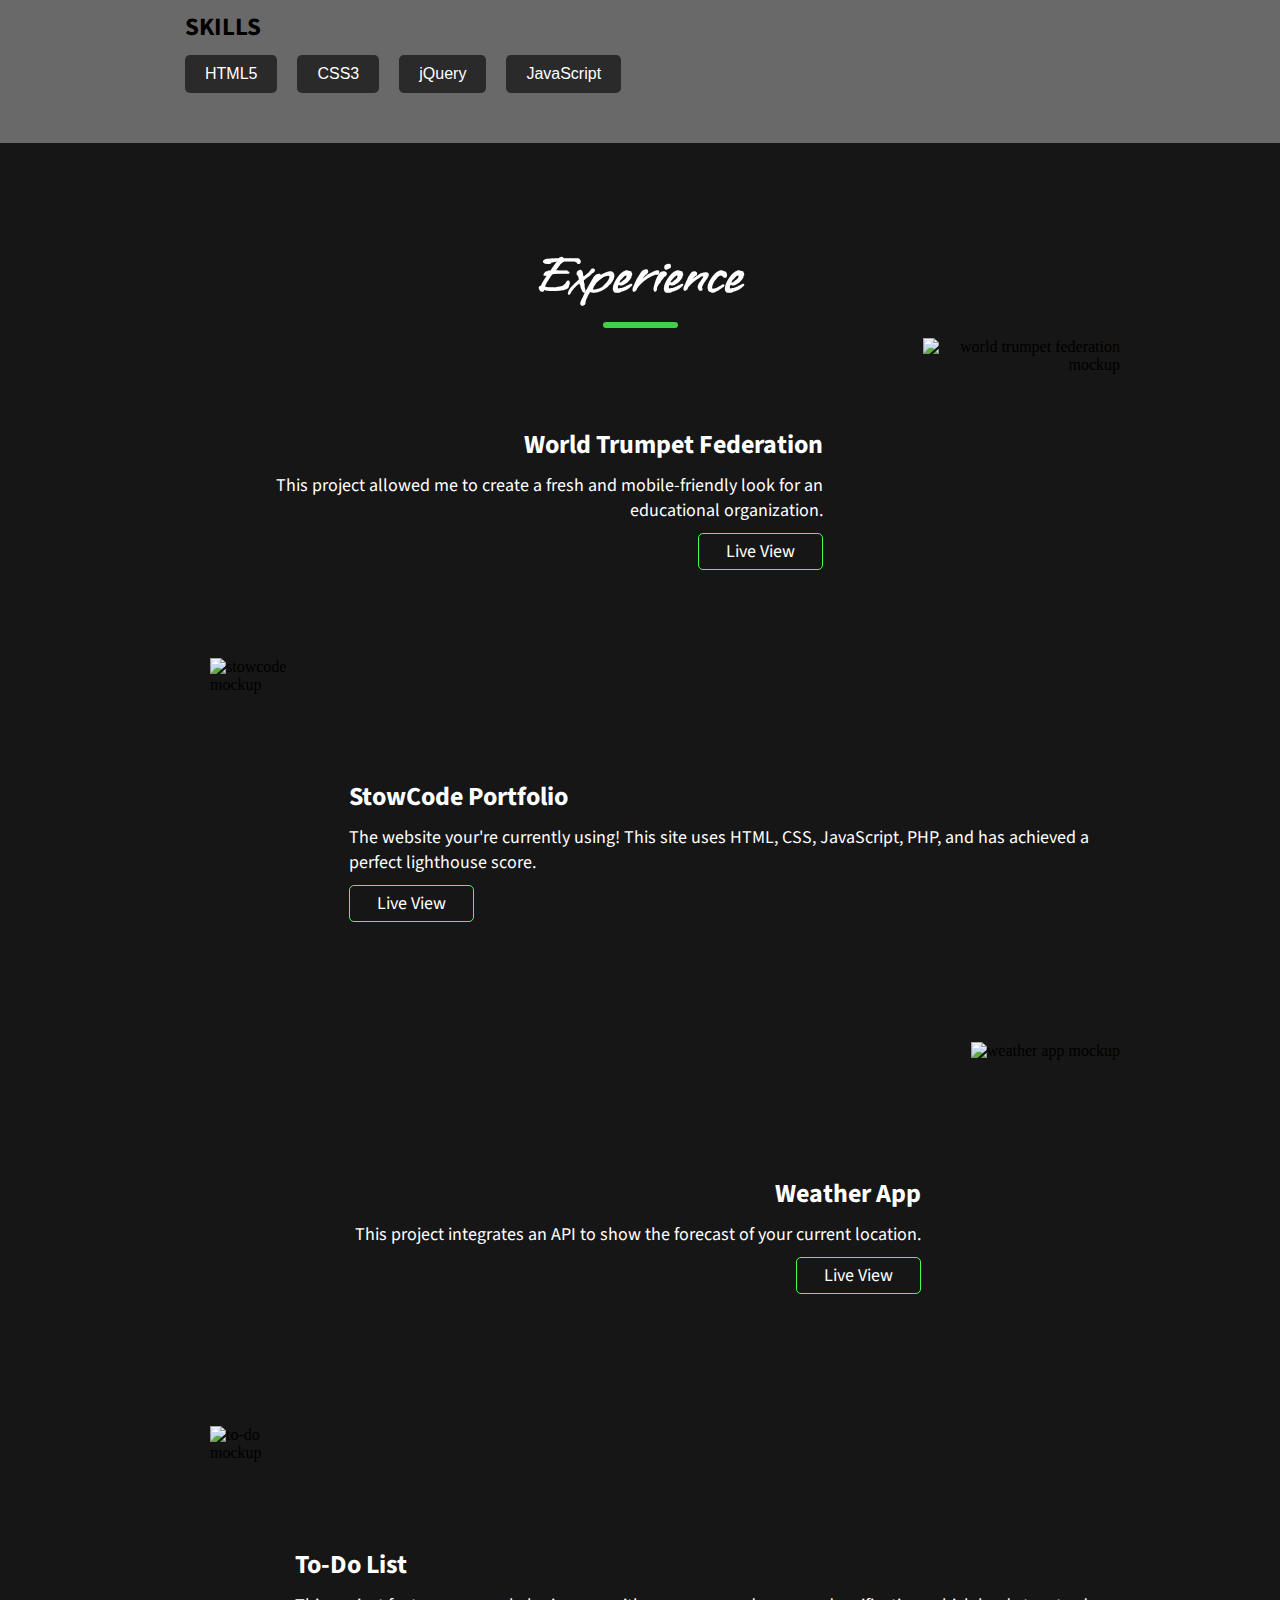
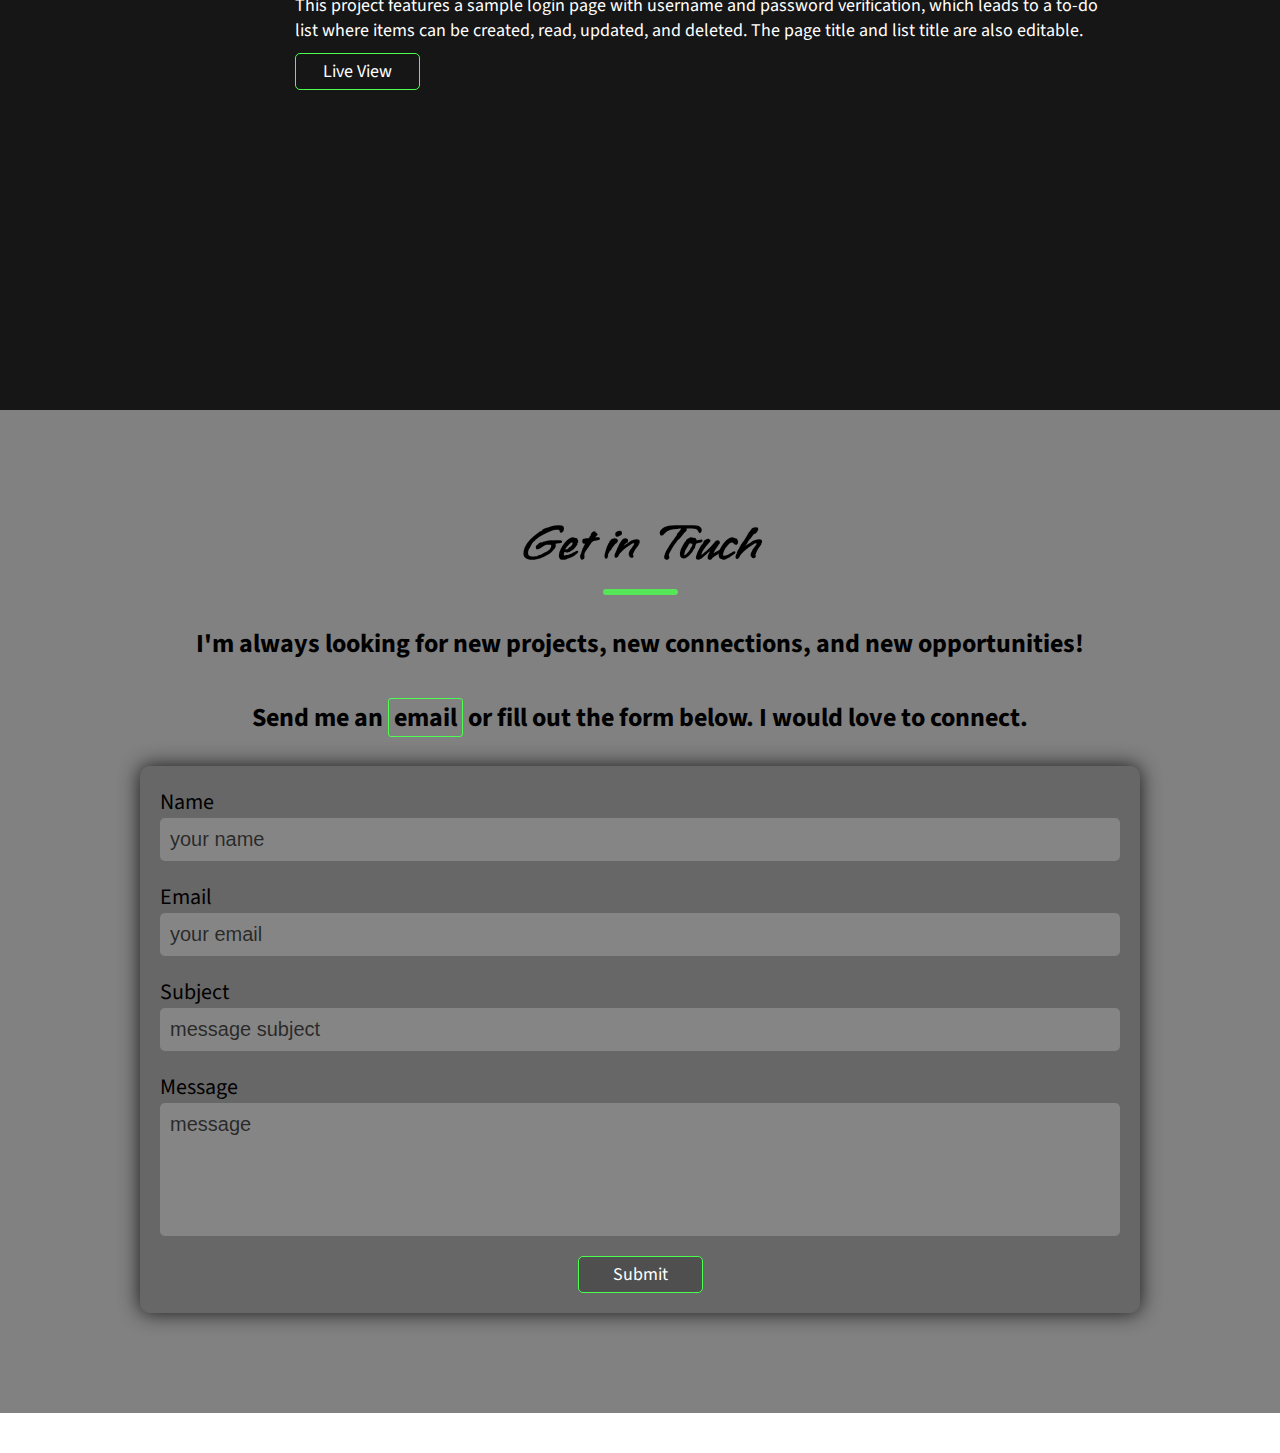
==== commit fbff900a: "Add files via upload" ====
--- a/index.html
+++ b/index.html
@@ -20,6 +20,10 @@
     <link rel="preconnect" href="https://fonts.googleapis.com">
     <link rel="preconnect" href="https://fonts.gstatic.com" crossorigin>
     <link href="https://fonts.googleapis.com/css2?family=Source+Sans+Pro&display=swap" rel="stylesheet">
+
+    <link rel="preconnect" href="https://fonts.googleapis.com">
+    <link rel="preconnect" href="https://fonts.gstatic.com" crossorigin>
+    <link href="https://fonts.googleapis.com/css2?family=Roboto+Mono&display=swap" rel="stylesheet">
 </head>
 
 
@@ -35,13 +39,12 @@
     <div class=line></div>
 </div>
 
-
 <body>
     <div id=top></div>
 
 <!-- NAVBAR -->
     <header id=navbar>
-        <img alt=stowcodelogo id=navbarlogo src="Resources/Stowcode.webp">
+        <img alt=stowcodelogo id=navbarlogo src="https://ucarecdn.com/aac08051-ae26-4543-b75b-857732aaeb05/-/preview/-/quality/smart/">
         <ul class=navlinkcontainer>
             <li class=navlink><a href="#top">Home</a></li>
             <li class=navlink><a href="#aboutme">About</a></li>
@@ -49,8 +52,6 @@
             <li class=navlink><a href="#getintouch">Contact</a></li>
             <li id=resumebutton class=navlink><a href="Resources/Stowman Resume 2022 (1).pdf" download>Resume</a></li>
         </ul>
-            <!-- <a href="Resources/Stowman Resume 2022 (1).pdf" download id=resumebutton>Resume</a> -->
-
     
     <!-- mobile navbar-->
         <div id=hamburger>
@@ -120,7 +121,7 @@
             <h3 id=largeprojectheader>Experience</h3>
             <div class=titlebar></div>
             <div class=projectcontainer id=wtf>
-                <img alt="world trumpet federation mockup" class=projectmockup_img src="Resources/wtfmockup.webp">
+                <img alt="world trumpet federation mockup" class=projectmockup_img src="https://ucarecdn.com/16547670-2921-4d8d-9fed-53cc2c6f070b/-/preview/-/quality/smart/">
                 <div class=projectinfo id=wtfinfo>
                     <h4>World Trumpet Federation</h4>
                     <p>This project allowed me to create a fresh and mobile-friendly look for an educational organization.
@@ -130,17 +131,17 @@
             </div>
 
             <div class=projectcontainer id=portfolio>
-                <img alt="stowcode mockup" class=projectmockup_img2 src="Resources/stowcodemockup.webp">
+                <img alt="stowcode mockup" class=projectmockup_img2 src="https://ucarecdn.com/c6f0f727-329a-4d00-9023-241f8f8b8315/-/preview/-/quality/smart/">
                 <div class=projectinfo id=portfolioinfo>
                     <h4>StowCode Portfolio</h4>
-                    <p>The website your're currently using!  This site uses HTML, CSS, jQuery, JavaScript, PHP, and has achieved a perfect lighthouse score.
+                    <p>The website your're currently using!  This site uses HTML, CSS, JavaScript, PHP, and has achieved a perfect lighthouse score.
                     </p>
                     <div><a target="blank" href="https://stowcode.tech"><button>Live View</button></a></div>
                 </div>
             </div> 
 
             <div class=projectcontainer id=weather>
-                <img alt="weather app mockup" class=projectmockup_img2 src="Resources/weathermockup.webp">
+                <img alt="weather app mockup" class=projectmockup_img2 src="https://ucarecdn.com/362c55fc-c85e-464c-b625-9d57bf3408f3/-/preview/-/quality/smart/">
                 <div class=projectinfo id=weatherinfo>
                 <h4>Weather App</h4>
                     <p>This project integrates an API to show the forecast of your current location.
@@ -150,7 +151,7 @@
             </div>
 
             <div class=projectcontainer id=todolist>
-                <img alt="to-do mockup" class=projectmockup_img2 src="Resources/todomockup.webp">
+                <img alt="to-do mockup" class=projectmockup_img2 src="https://ucarecdn.com/9726eda8-5d64-4987-871a-3bb5d6bc0bdf/-/preview/-/quality/smart/">
                 <div class=projectinfo id=todoinfo>
                 <h4>To-Do List</h4>
                 <p>This project features a sample login page with username and password verification, which leads to a to-do list where items can be created, read, updated, and deleted.
@@ -171,13 +172,13 @@
                 <div id=formcontainer>
                     <form id="contactme" method="post" action="contact-form-handler.php">
                         <label>Name</label>
-                            <input name="name" class=forminput type=text placeholder='Enter Your Name'>
+                            <input name="name" class=forminput type=text placeholder="your name">
                         <label>Email</label>
-                            <input name="email" class=forminput type=text placeholder='Enter Your Email'>
+                            <input name="email" class=forminput type=text placeholder="your email">
                         <label>Subject</label>
-                            <input class=forminput type=text placeholder='Message Subject'>
+                            <input class=forminput type=text placeholder="message subject" >
                         <label>Message</label>
-                            <input name="message" id=formmessage class="forminput" type=text placeholder='Type your message here...' row='4'>
+                            <input name="message" id=formmessage class="forminput" type=text row='4' placeholder=message>
                         <div><button type=submit value="Send Message" class="submit" id=submit type=button label=submit>Submit</button></div>
                     </form>
                 </div>
@@ -187,6 +188,12 @@
 <!-- FOOTER -->
         <footer id=footer>
             <h4>&copy Mitchell Stowman 2022</h4>
+            <div id=lighthousebox>
+                <div id=lighthouse><p>100</p></div>
+                <div id=lighthouse><p>100</p></div>
+                <div id=lighthouse><p>100</p></div>
+                <div id=lighthouse><p>100</p></div>
+            </div>
         </footer>
 </body>
     <script src=main.js></script>
--- a/style2.css
+++ b/style2.css
@@ -159,16 +159,14 @@
     margin-top: 20px;
     fill: rgb(74, 255, 77);
     padding: 5px;
-    border-radius: 25%;
 }
 
 .icon:hover {
-    border-right: 3px dotted rgb(74, 255, 77);
-    border-left: 3px dotted rgb(74, 255, 77);
+    fill: white;
 }
 
 .line {
-    width: 3px;
+    width: 2px;
     background-color: rgba(74, 255, 77, .5);
     height: 100px;
     margin-top: 15px;
@@ -196,7 +194,7 @@
     bottom: 0;
     right: 0;
     margin-right:40px;
-    margin-bottom: 57px;
+    margin-bottom: 50px;
     z-index: 10;
 }
 
@@ -213,6 +211,7 @@
 
     .righticons {
         margin-right: 10px;
+        margin-bottom: 20px;
     }
 }
 
@@ -256,7 +255,7 @@
 }
 
 #aboutcontainer {
-    padding-top: 150px;
+    padding-top: 50px;
 }
 
 #introtitles {
@@ -266,13 +265,13 @@
 }
 
 h1 {
-    font-size: 6vw;
+    font-size: 5vw;
     margin-bottom: 50px;
     font-family: 'Source sans pro', sans-serif;
 }
 
 #introtitles h2 {
-    font-size: 3vw;
+    font-size: 2.5vw;
     color: rgba(255, 255, 255, 0.623);
     margin-top: 0;
     text-transform: none;
@@ -323,15 +322,15 @@
 
 @keyframes jumpDown {
     0% {
-        transform: translateY(-30px);
+        transform: translateY(-25px);
         opacity: 0;
     }
     50% {
-        transform: translateY(-15px);
+        transform: translateY(-10px);
         opacity: 1;
     }
     100% {
-        transform: translateY(0px);
+        transform: translateY(5px);
         opacity: 0;
     }
 }
@@ -382,7 +381,7 @@
 }
 
 .slideUp {
-    animation: slideUp 2s 0s linear;
+    animation: slideUp 2.5s 0s linear;
 }
 
 @keyframes slideUp {
@@ -390,7 +389,7 @@
         transform: translateY(50px);
         opacity: 0;
     }
-    25% {
+    40% {
         transform: translateY(50px);
         opacity: 0;
     }
@@ -617,7 +616,7 @@
 
 label {
     font-size: 22px;
-    color: white;
+    color: black;
 }
 
 input {
@@ -627,7 +626,12 @@
     padding: 10px;
     margin-bottom: 20px;
     font-size: 20px;
-    color: white;
+    color: black;
+}
+
+::placeholder {
+    color: rgba(0,0,0,.7);
+    font-weight: 300;
 }
 
 input:focus {
@@ -663,12 +667,15 @@
 /* Footer */
 
 #footer {
-    background: rgba(43,43,43,.8);
+    background: rgba(43,43,43,.9);
     height: 40px;
     position: sticky;
     bottom: 0;
-    color: black;
+    color: white;
     text-align: center;
+    display: flex;
+    align-items: center;
+    justify-content: space-around;
 }
 
 footer h4 {
@@ -676,6 +683,25 @@
     font-size: 14px;
 }
 
+#lighthousebox {
+    display: flex;
+}
+
+#lighthouse {
+    display: flex;
+    align-items: center;
+    justify-content: center;
+    font-family: 'Roboto mono', monospace;
+    font-size: 12px;
+    color:rgb(74, 255, 77);
+    background-color:rgba(74, 255, 77, .15);
+    border-radius: 50%;
+    border: 1px solid rgb(74, 255, 77);
+    margin: 0px 5px;
+    height: 25px;
+    width: 25px;
+}
+
 @media screen and (max-width: 728px) {
     #footer {
         position: relative;
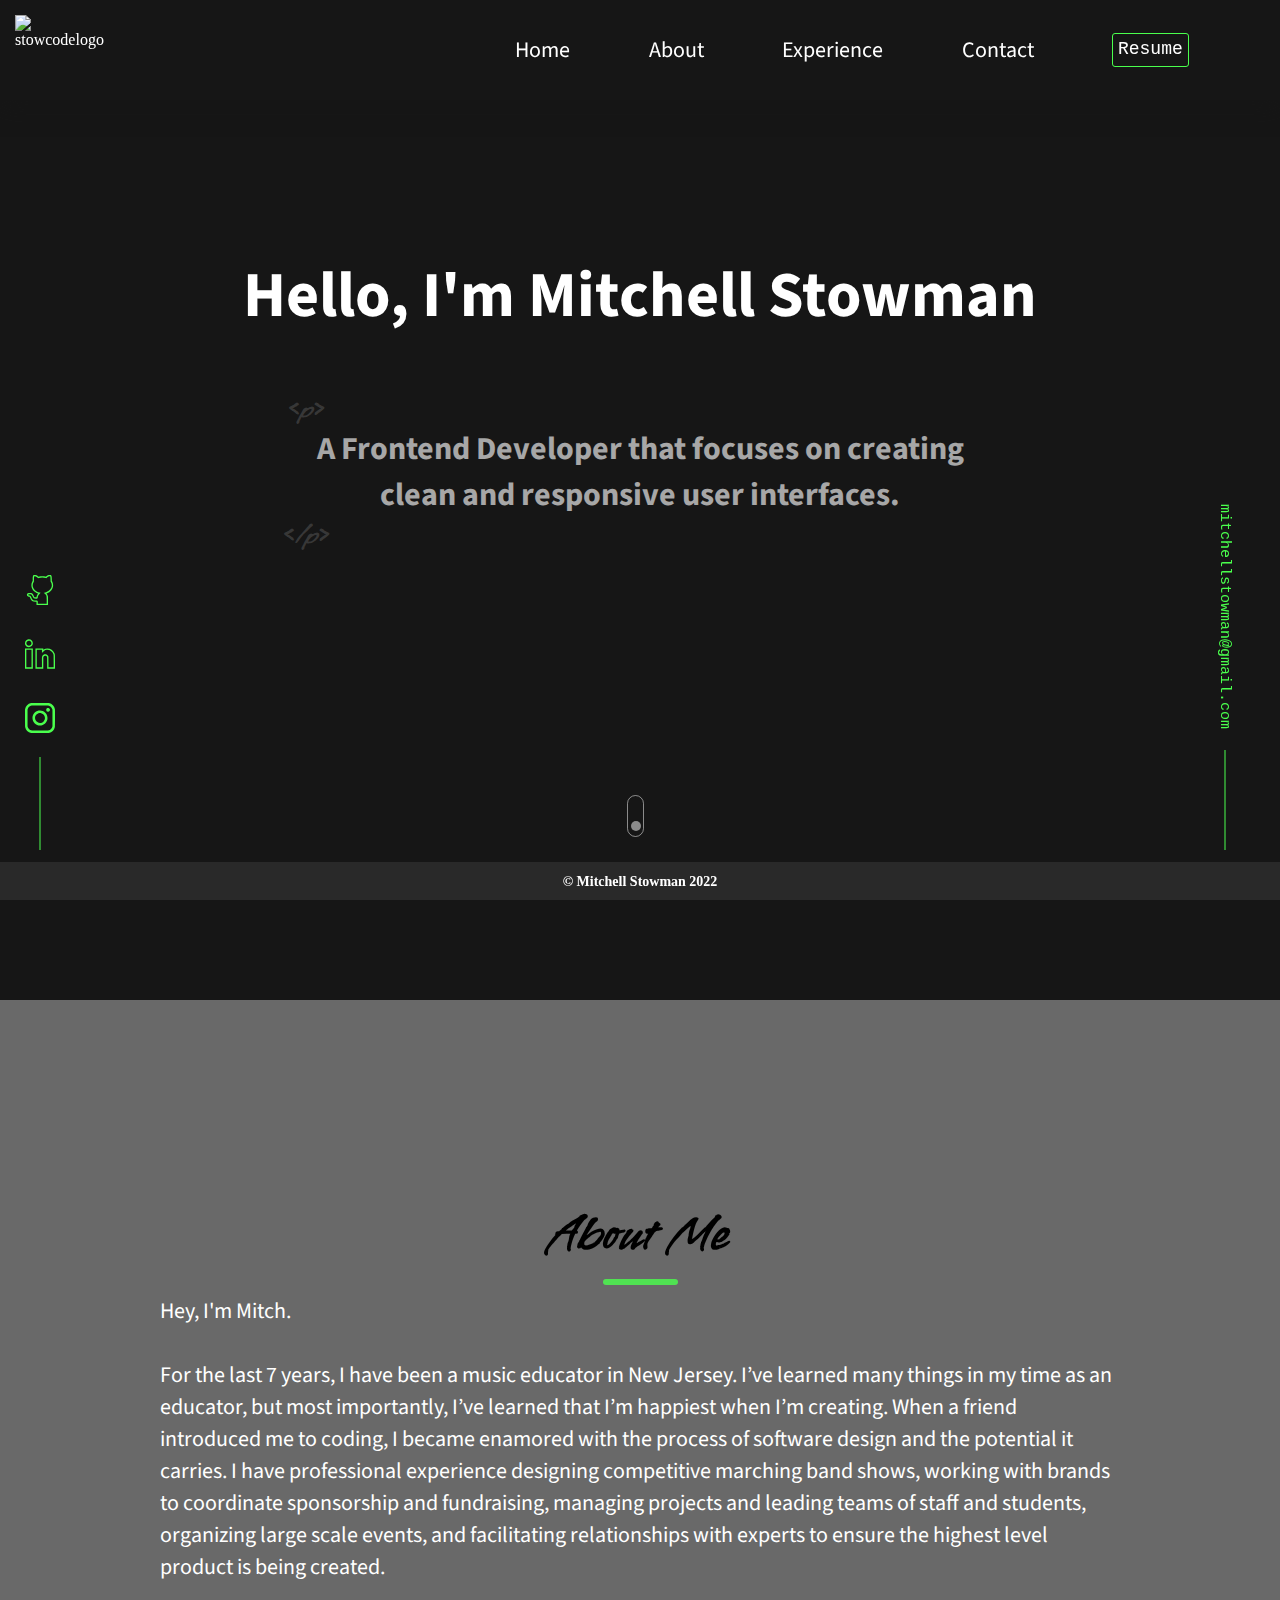
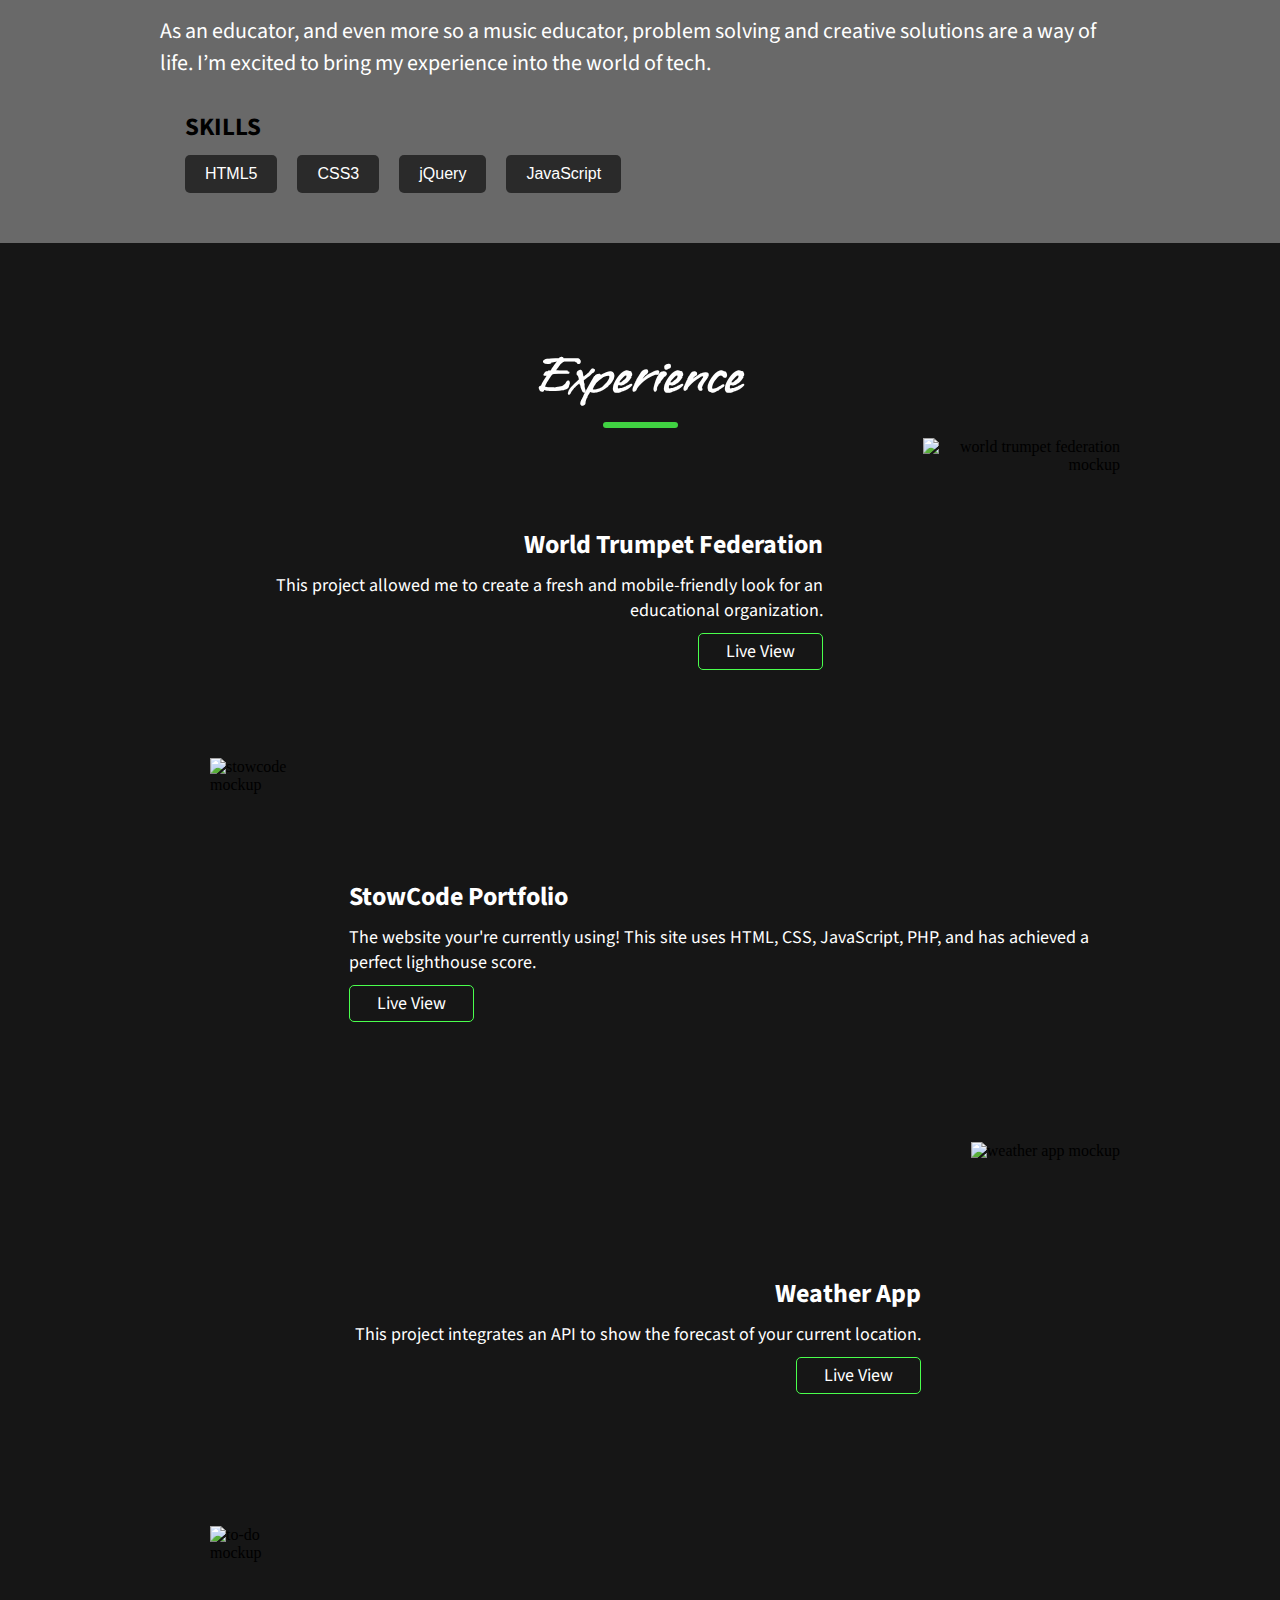
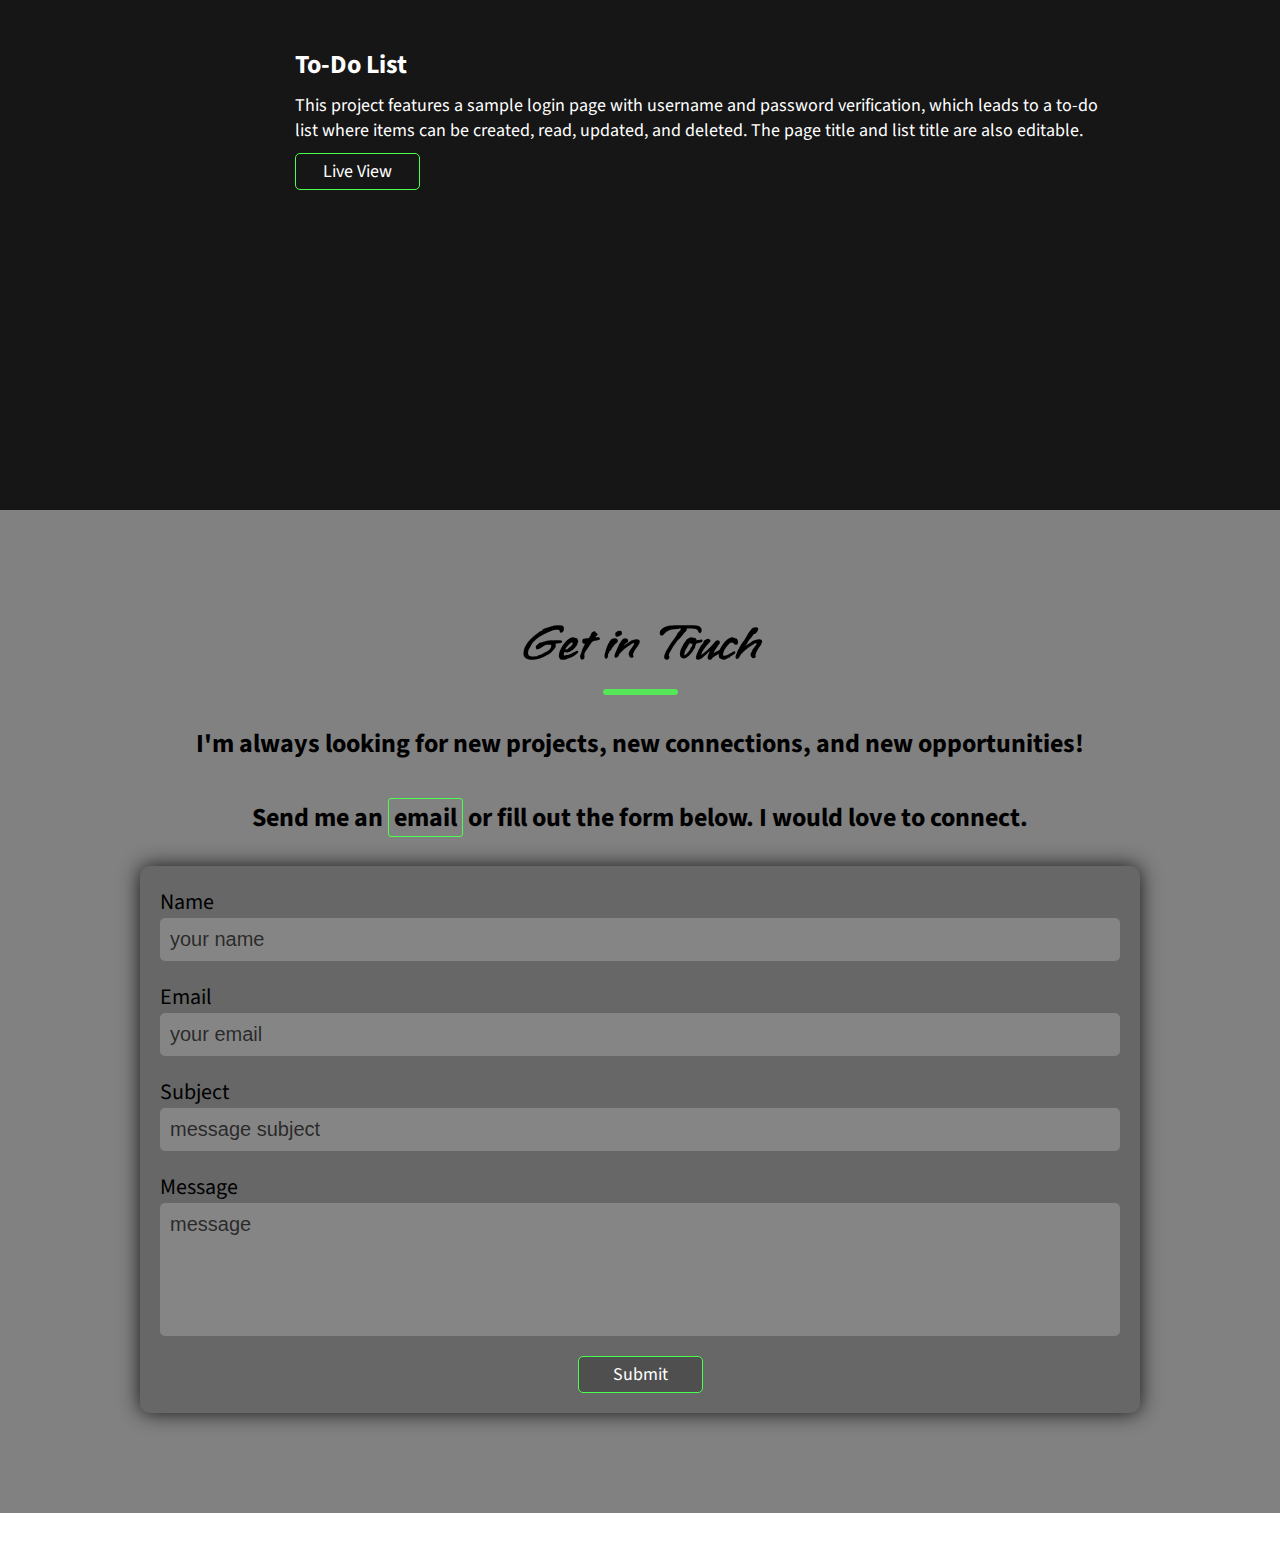
==== commit cec6748b: "Add files via upload" ====
--- a/index.html
+++ b/index.html
@@ -7,7 +7,7 @@
     <meta name="description" content="This is the digital portfolio for Mitchell Stowman, Frontend Developer." />
     <meta name="title" property="og:title" content="Mitchell Stowman's Portfolio" />
     <meta property="og:type" content="Digital Portfolio" />
-    <meta name="image" property="og:image" content="https://live.staticflickr.com/65535/51815650314_31e2a7c5a2_b.jpg"/>
+    <meta name="image" property="og:image" content="https://ucarecdn.com/c6f0f727-329a-4d00-9023-241f8f8b8315/-/preview/-/quality/smart/"/>
     <meta name="description" property="og:description" content="Mitchell Stowman's Portfolio" /><meta name="author" content="Mitchell Stowman" />
 
 
@@ -75,9 +75,9 @@
         <div class=banner id=intro>
             <div id=aboutcontainer>
                 <div id=introtitles>
-                    <h1 id=title>Hello, I'm Mitchell Stowman</h1>
+                    <h1 id=title data-speed="5" class="layer">Hello, I'm Mitchell Stowman</h1>
                     <p class=codesnip>&ltp&gt</p>
-                        <h2>A Frontend Developer that focuses on creating<br>clean and responsive user interfaces. </h2>
+                        <h2 class="layer" data-speed="3">A Frontend Developer that focuses on creating<br>clean and responsive user interfaces. </h2>
                     <p class=codesnip>&lt/p&gt</p>
                 </div>
             </div>
--- a/style2.css
+++ b/style2.css
@@ -11,8 +11,6 @@
     font-size: 20px;
     color: rgba(104, 104, 104, 0.432);
 }
-
-
 
 /* NAVBAR */
 
@@ -25,7 +23,6 @@
     overflow: hidden;
     z-index: 10;
     display: flex;
-    width: 100vw;
     box-shadow: 0px 0px 25px rgb(22,22,22);
 }
 
@@ -256,6 +253,7 @@
 
 #aboutcontainer {
     padding-top: 50px;
+    overflow: hidden;
 }
 
 #introtitles {
@@ -265,6 +263,7 @@
 }
 
 h1 {
+    padding-top: 100px;
     font-size: 5vw;
     margin-bottom: 50px;
     font-family: 'Source sans pro', sans-serif;
@@ -668,14 +667,14 @@
 
 #footer {
     background: rgba(43,43,43,.9);
-    height: 40px;
+    height: 100%;
     position: sticky;
     bottom: 0;
     color: white;
     text-align: center;
     display: flex;
+    flex-direction: column;
     align-items: center;
-    justify-content: space-around;
 }
 
 footer h4 {
@@ -685,6 +684,7 @@
 
 #lighthousebox {
     display: flex;
+    display: none; /* temporarily disabled due to lower lighthouse score */
 }
 
 #lighthouse {
@@ -705,5 +705,6 @@
 @media screen and (max-width: 728px) {
     #footer {
         position: relative;
+        display: none;
     }
 }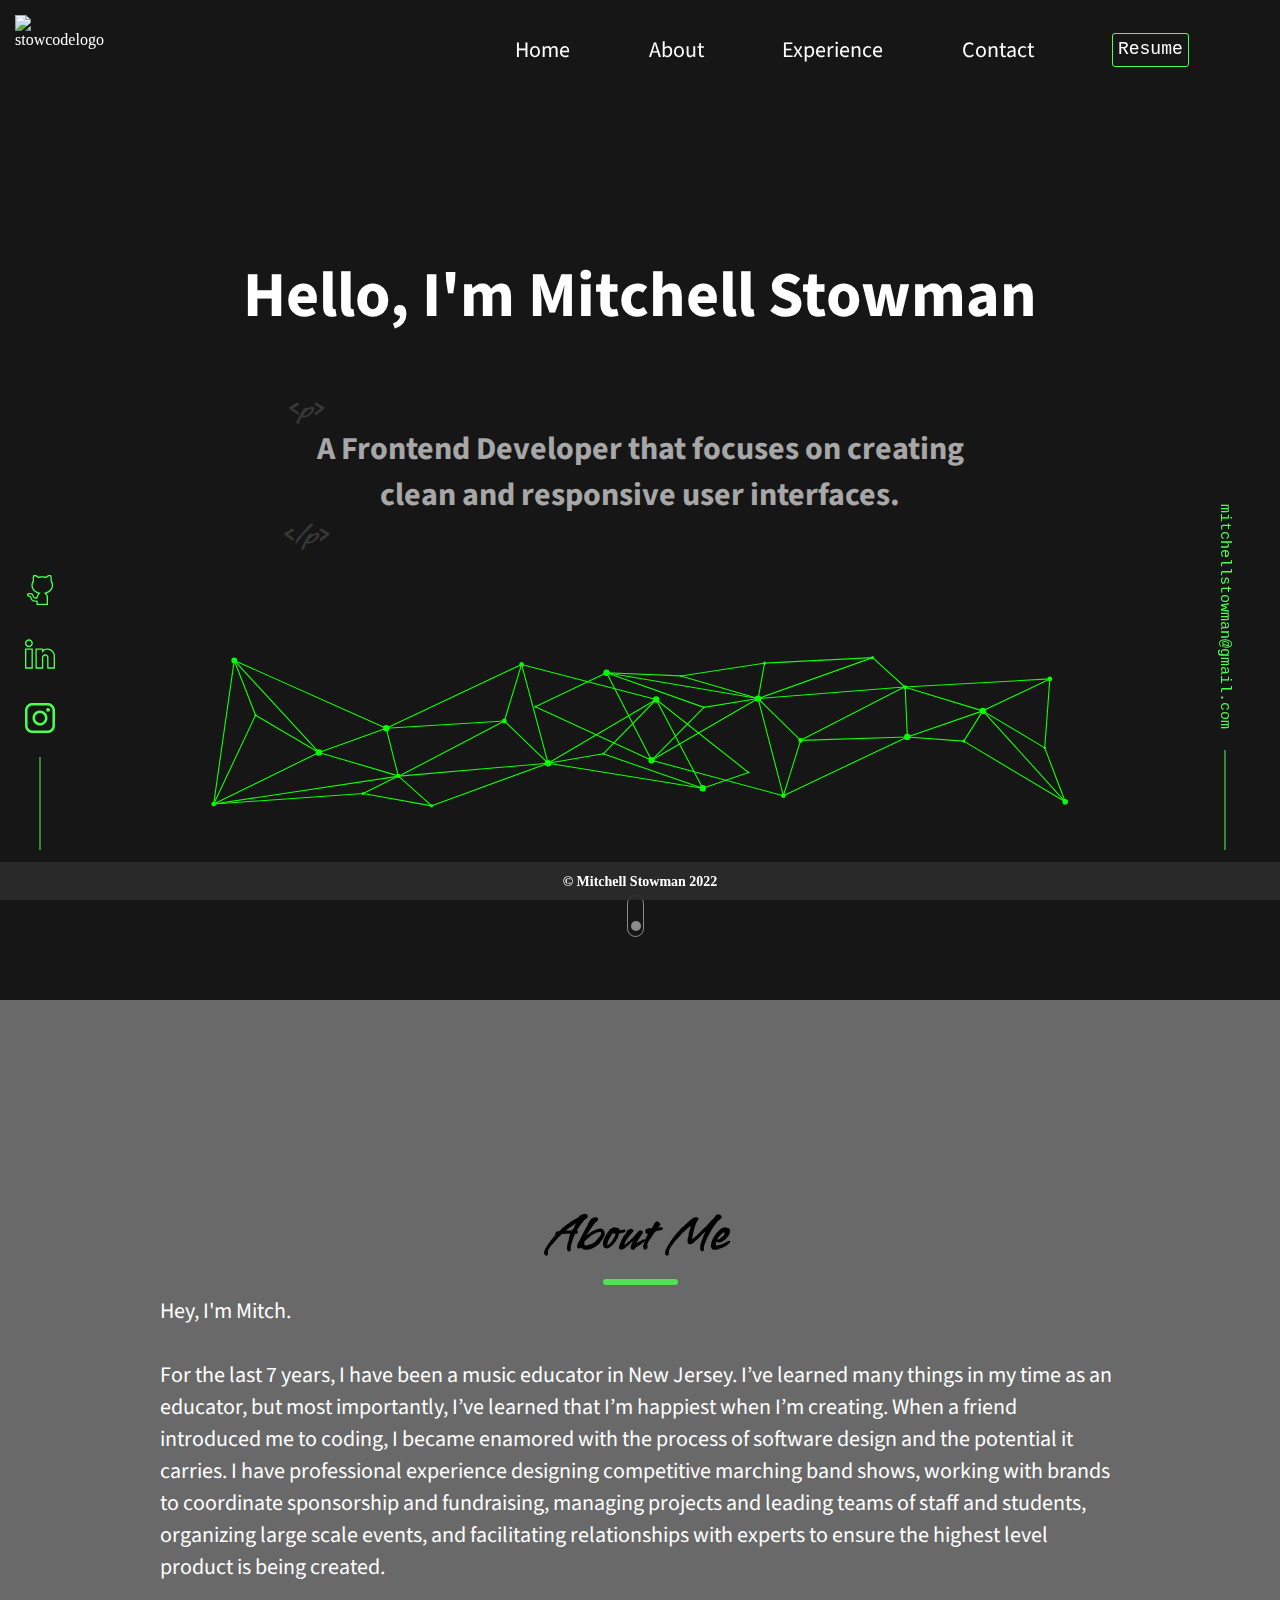
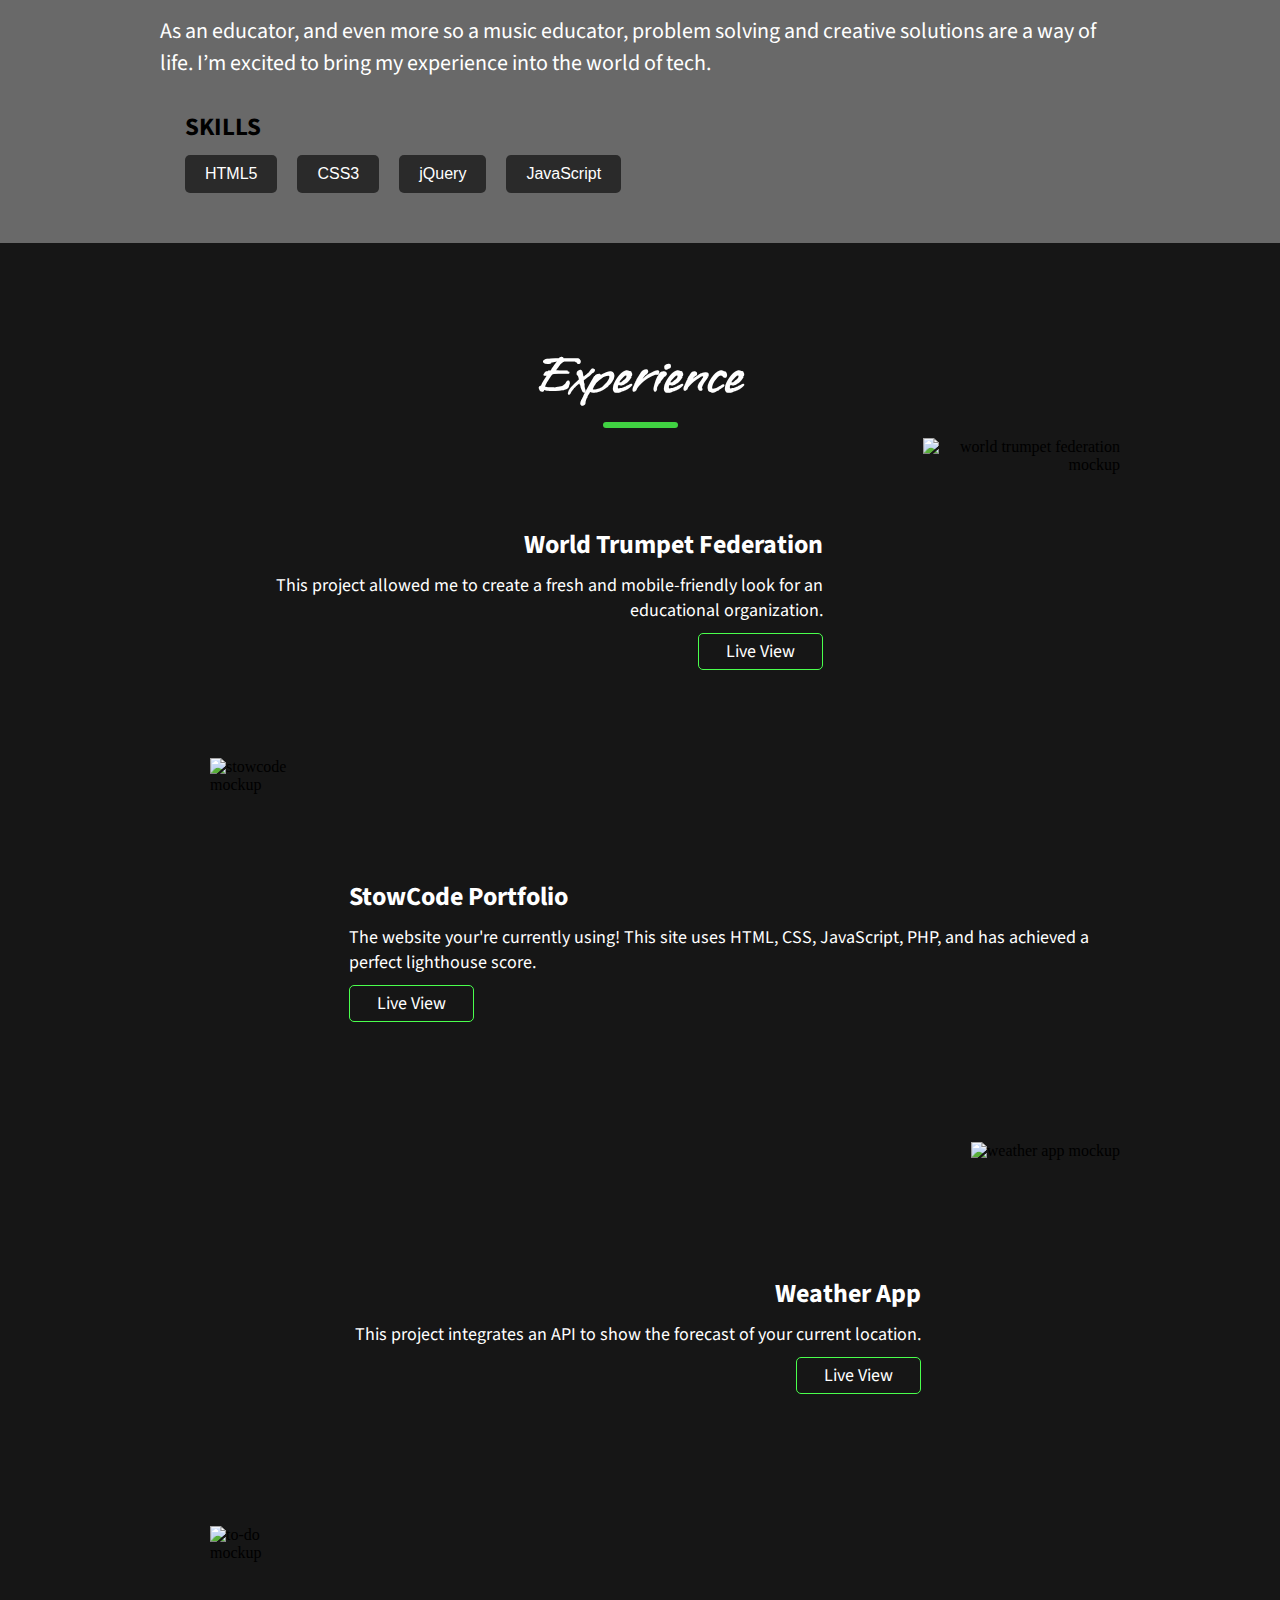
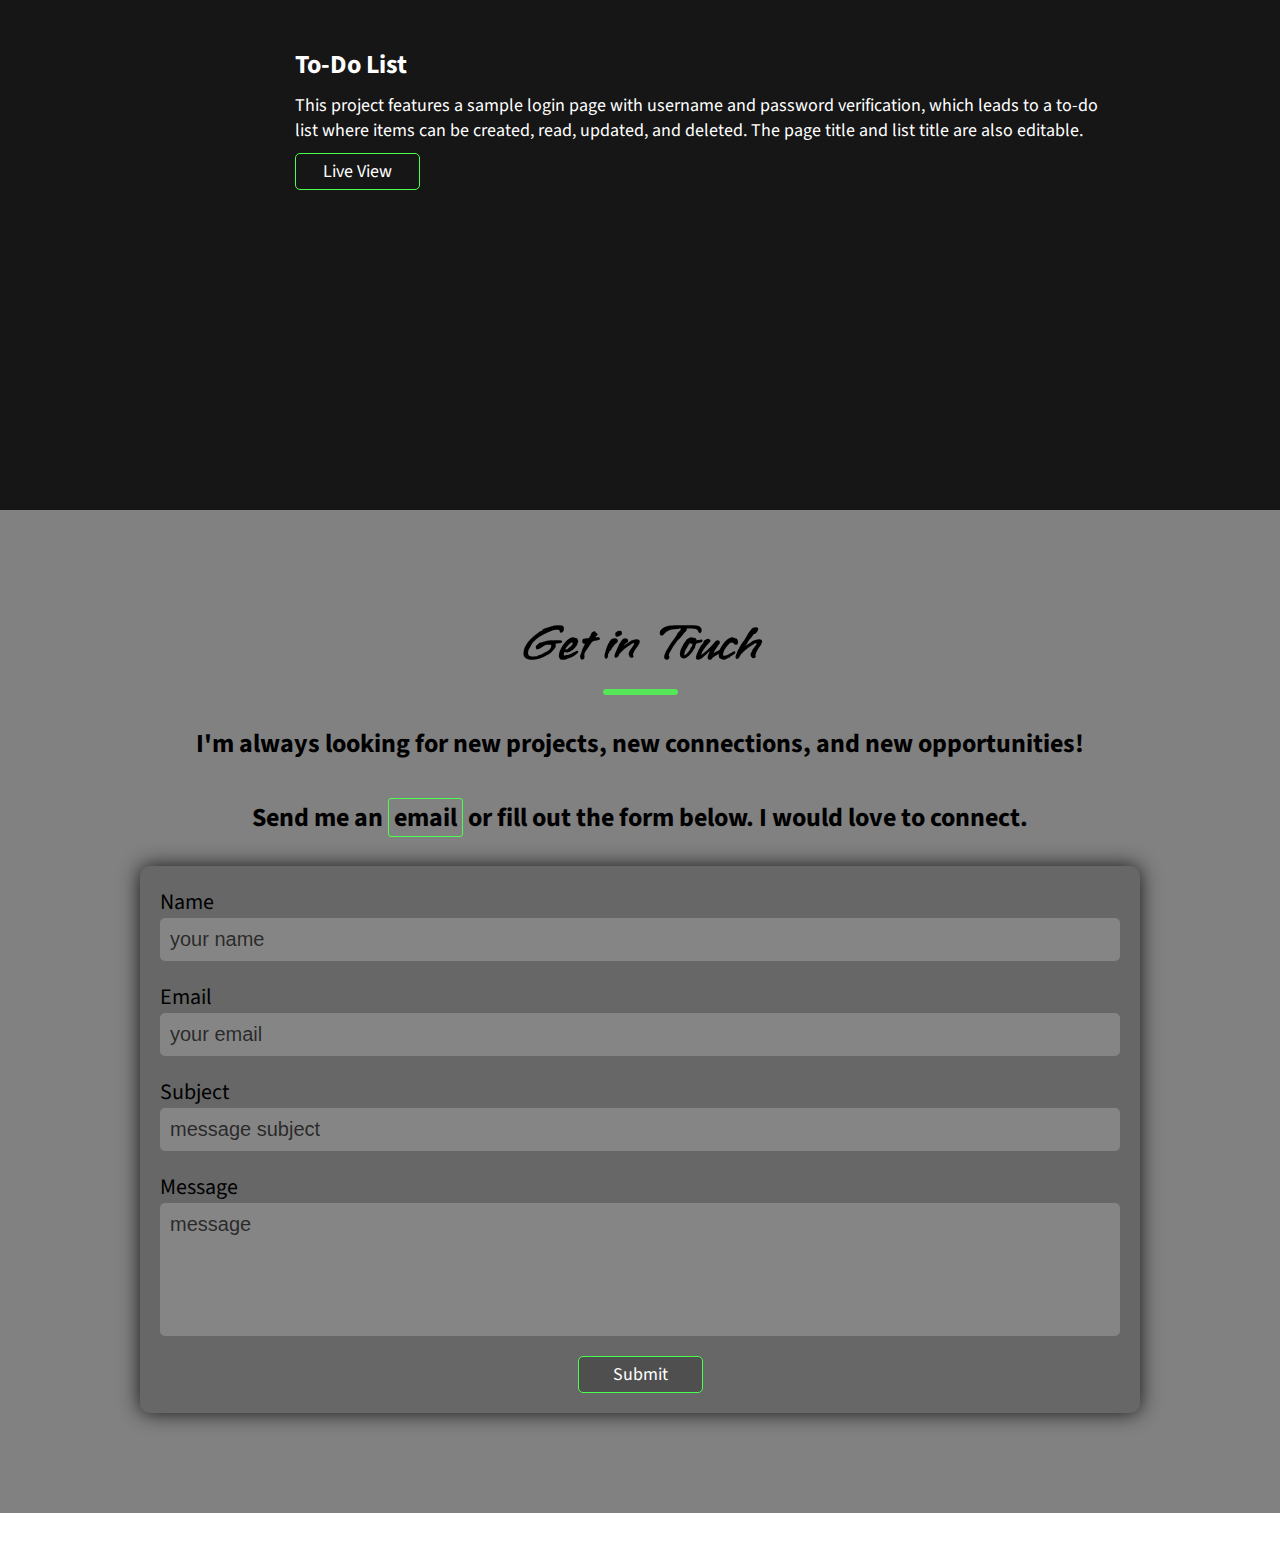
==== commit 3282e137: "Add files via upload" ====
--- a/index.html
+++ b/index.html
@@ -81,6 +81,1854 @@
                     <p class=codesnip>&lt/p&gt</p>
                 </div>
             </div>
+
+<!-- svg parallax -->
+        <div id="svg_container">
+
+            <svg id="geo1" class="layer" data-speed="2"
+   width="500"
+   height="200"
+   viewBox="0 0 132.29166 52.91668"
+   version="1.1"
+   id="svg12379"
+   inkscape:version="1.1.2 (b8e25be833, 2022-02-05)"
+   sodipodi:docname="geo1.svg"
+   xmlns:inkscape="http://www.inkscape.org/namespaces/inkscape"
+   xmlns:sodipodi="http://sodipodi.sourceforge.net/DTD/sodipodi-0.dtd"
+   xmlns="http://www.w3.org/2000/svg"
+   xmlns:svg="http://www.w3.org/2000/svg">
+  <sodipodi:namedview
+     id="namedview12381"
+     pagecolor="#505050"
+     bordercolor="#eeeeee"
+     borderopacity="1"
+     inkscape:pageshadow="0"
+     inkscape:pageopacity="0"
+     inkscape:pagecheckerboard="0"
+     inkscape:document-units="mm"
+     showgrid="false"
+     height="296mm"
+     units="px"
+     inkscape:zoom="1.2810466"
+     inkscape:cx="230.67077"
+     inkscape:cy="223.25496"
+     inkscape:window-width="1694"
+     inkscape:window-height="1023"
+     inkscape:window-x="874"
+     inkscape:window-y="105"
+     inkscape:window-maximized="0"
+     inkscape:current-layer="layer1" />
+  <defs
+     id="defs12376">
+    <inkscape:path-effect
+       effect="spiro"
+       id="path-effect2997"
+       is_visible="true"
+       lpeversion="1" />
+    <inkscape:path-effect
+       effect="spiro"
+       id="path-effect3009"
+       is_visible="true"
+       lpeversion="1" />
+    <inkscape:path-effect
+       effect="spiro"
+       id="path-effect3009-2"
+       is_visible="true"
+       lpeversion="1" />
+    <inkscape:path-effect
+       effect="spiro"
+       id="path-effect3009-2-1"
+       is_visible="true"
+       lpeversion="1" />
+    <inkscape:path-effect
+       effect="spiro"
+       id="path-effect3009-2-2"
+       is_visible="true"
+       lpeversion="1" />
+    <inkscape:path-effect
+       effect="spiro"
+       id="path-effect3009-2-9"
+       is_visible="true"
+       lpeversion="1" />
+    <inkscape:path-effect
+       effect="spiro"
+       id="path-effect3009-2-8"
+       is_visible="true"
+       lpeversion="1" />
+    <inkscape:path-effect
+       effect="spiro"
+       id="path-effect3009-2-14"
+       is_visible="true"
+       lpeversion="1" />
+    <inkscape:path-effect
+       effect="spiro"
+       id="path-effect3009-2-5"
+       is_visible="true"
+       lpeversion="1" />
+    <inkscape:path-effect
+       effect="spiro"
+       id="path-effect3009-2-22"
+       is_visible="true"
+       lpeversion="1" />
+    <inkscape:path-effect
+       effect="spiro"
+       id="path-effect3009-2-0"
+       is_visible="true"
+       lpeversion="1" />
+    <inkscape:path-effect
+       effect="spiro"
+       id="path-effect3009-2-82"
+       is_visible="true"
+       lpeversion="1" />
+    <inkscape:path-effect
+       effect="spiro"
+       id="path-effect3009-2-52"
+       is_visible="true"
+       lpeversion="1" />
+    <inkscape:path-effect
+       effect="spiro"
+       id="path-effect3009-2-3"
+       is_visible="true"
+       lpeversion="1" />
+    <inkscape:path-effect
+       effect="spiro"
+       id="path-effect3009-2-53"
+       is_visible="true"
+       lpeversion="1" />
+    <inkscape:path-effect
+       effect="spiro"
+       id="path-effect3009-2-14-9"
+       is_visible="true"
+       lpeversion="1" />
+    <inkscape:path-effect
+       effect="spiro"
+       id="path-effect3009-2-14-9-2"
+       is_visible="true"
+       lpeversion="1" />
+    <inkscape:path-effect
+       effect="spiro"
+       id="path-effect3009-2-14-9-6"
+       is_visible="true"
+       lpeversion="1" />
+    <inkscape:path-effect
+       effect="spiro"
+       id="path-effect3009-2-14-9-26"
+       is_visible="true"
+       lpeversion="1" />
+    <inkscape:path-effect
+       effect="spiro"
+       id="path-effect3009-2-14-9-5"
+       is_visible="true"
+       lpeversion="1" />
+    <inkscape:path-effect
+       effect="spiro"
+       id="path-effect3009-2-14-9-1"
+       is_visible="true"
+       lpeversion="1" />
+    <inkscape:path-effect
+       effect="spiro"
+       id="path-effect3009-2-14-9-7"
+       is_visible="true"
+       lpeversion="1" />
+    <inkscape:path-effect
+       effect="spiro"
+       id="path-effect3009-2-14-9-5-2"
+       is_visible="true"
+       lpeversion="1" />
+    <inkscape:path-effect
+       effect="spiro"
+       id="path-effect3009-2-14-9-5-7"
+       is_visible="true"
+       lpeversion="1" />
+    <inkscape:path-effect
+       effect="spiro"
+       id="path-effect3009-2-14-9-5-77"
+       is_visible="true"
+       lpeversion="1" />
+    <inkscape:path-effect
+       effect="spiro"
+       id="path-effect3009-2-0-6"
+       is_visible="true"
+       lpeversion="1" />
+    <inkscape:path-effect
+       effect="spiro"
+       id="path-effect3009-2-0-1"
+       is_visible="true"
+       lpeversion="1" />
+    <inkscape:path-effect
+       effect="spiro"
+       id="path-effect3009-2-14-9-5-7-7"
+       is_visible="true"
+       lpeversion="1" />
+    <inkscape:path-effect
+       effect="spiro"
+       id="path-effect3009-2-14-9-5-7-3"
+       is_visible="true"
+       lpeversion="1" />
+    <inkscape:path-effect
+       effect="spiro"
+       id="path-effect3009-2-8-4"
+       is_visible="true"
+       lpeversion="1" />
+    <inkscape:path-effect
+       effect="spiro"
+       id="path-effect3009-2-8-95"
+       is_visible="true"
+       lpeversion="1" />
+    <inkscape:path-effect
+       effect="spiro"
+       id="path-effect3009-2-8-0"
+       is_visible="true"
+       lpeversion="1" />
+    <inkscape:path-effect
+       effect="spiro"
+       id="path-effect3009-2-6"
+       is_visible="true"
+       lpeversion="1" />
+    <inkscape:path-effect
+       effect="spiro"
+       id="path-effect3009-2-86"
+       is_visible="true"
+       lpeversion="1" />
+    <inkscape:path-effect
+       effect="spiro"
+       id="path-effect3009-2-86-7"
+       is_visible="true"
+       lpeversion="1" />
+    <inkscape:path-effect
+       effect="spiro"
+       id="path-effect3009-2-86-6"
+       is_visible="true"
+       lpeversion="1" />
+    <inkscape:path-effect
+       effect="spiro"
+       id="path-effect3009-2-86-2"
+       is_visible="true"
+       lpeversion="1" />
+    <inkscape:path-effect
+       effect="spiro"
+       id="path-effect3009-2-86-5"
+       is_visible="true"
+       lpeversion="1" />
+  </defs>
+  <g
+     inkscape:label="Layer 1"
+     inkscape:groupmode="layer"
+     id="layer1">
+    <path
+       style="opacity:1;fill:#00ff00;fill-opacity:1;stroke:none;stroke-width:13.5906;stroke-linejoin:round;stroke-miterlimit:4;stroke-dasharray:none;stroke-dashoffset:0;stroke-opacity:1"
+       id="path31-9"
+       sodipodi:type="arc"
+       sodipodi:cx="7.7498255"
+       sodipodi:cy="9.2612715"
+       sodipodi:rx="0.69557142"
+       sodipodi:ry="0.69557142"
+       sodipodi:start="1.5809227"
+       sodipodi:end="1.5685344"
+       sodipodi:arc-type="slice"
+       d="M 7.742782,9.9568072 A 0.69557142,0.69557142 0 0 1 7.0542712,9.2563821 0.69557142,0.69557142 0 0 1 7.7525606,8.5657054 0.69557142,0.69557142 0 0 1 8.4453967,9.2618524 0.69557142,0.69557142 0 0 1 7.7513988,9.9568411 l -0.00157,-0.6955696 z" />
+    <path
+       style="opacity:1;fill:#00ff00;fill-opacity:1;stroke:none;stroke-width:18.6157;stroke-linejoin:round;stroke-miterlimit:4;stroke-dasharray:none;stroke-dashoffset:0;stroke-opacity:1"
+       id="path31-9-3"
+       sodipodi:type="arc"
+       sodipodi:cx="47.167206"
+       sodipodi:cy="37.016792"
+       sodipodi:rx="0.50781047"
+       sodipodi:ry="0.50781047"
+       sodipodi:start="1.5809227"
+       sodipodi:end="1.5685344"
+       sodipodi:arc-type="slice"
+       d="m 47.162064,37.524577 a 0.50781047,0.50781047 0 0 1 -0.502656,-0.511354 0.50781047,0.50781047 0 0 1 0.509795,-0.504237 0.50781047,0.50781047 0 0 1 0.505813,0.50823 0.50781047,0.50781047 0 0 1 -0.506662,0.507385 l -0.0011,-0.507809 z" />
+    <path
+       style="opacity:1;fill:#00ff00;fill-opacity:1;stroke:none;stroke-width:16.6236;stroke-linejoin:round;stroke-miterlimit:4;stroke-dasharray:none;stroke-dashoffset:0;stroke-opacity:1"
+       id="path31-9-3-0"
+       sodipodi:type="arc"
+       sodipodi:cx="2.808218"
+       sodipodi:cy="43.771759"
+       sodipodi:rx="0.56865764"
+       sodipodi:ry="0.56865764"
+       sodipodi:start="1.5809227"
+       sodipodi:end="1.5685344"
+       sodipodi:arc-type="slice"
+       d="M 2.8024597,44.340388 A 0.56865764,0.56865764 0 0 1 2.2395744,43.767762 0.56865764,0.56865764 0 0 1 2.8104541,43.203106 0.56865764,0.56865764 0 0 1 3.3768754,43.772234 0.56865764,0.56865764 0 0 1 2.8095043,44.340415 L 2.808218,43.771759 Z" />
+    <path
+       style="opacity:1;fill:#00ff00;fill-opacity:1;stroke:none;stroke-width:12.0943;stroke-linejoin:round;stroke-miterlimit:4;stroke-dasharray:none;stroke-dashoffset:0;stroke-opacity:1"
+       id="path31-9-3-5"
+       sodipodi:type="arc"
+       sodipodi:cx="28.107037"
+       sodipodi:cy="31.380518"
+       sodipodi:rx="0.78162152"
+       sodipodi:ry="0.78162152"
+       sodipodi:start="1.5809227"
+       sodipodi:end="1.5685344"
+       sodipodi:arc-type="slice"
+       d="m 28.099122,32.162099 a 0.78162152,0.78162152 0 0 1 -0.773688,-0.787075 0.78162152,0.78162152 0 0 1 0.784676,-0.776122 0.78162152,0.78162152 0 0 1 0.778548,0.782269 0.78162152,0.78162152 0 0 1 -0.779853,0.780966 l -0.0018,-0.781619 z" />
+    <path
+       style="opacity:1;fill:#00ff00;fill-opacity:1;stroke:none;stroke-width:12.0943;stroke-linejoin:round;stroke-miterlimit:4;stroke-dasharray:none;stroke-dashoffset:0;stroke-opacity:1"
+       id="path31-9-3-5-9"
+       sodipodi:type="arc"
+       sodipodi:cx="44.280178"
+       sodipodi:cy="25.565701"
+       sodipodi:rx="0.78162152"
+       sodipodi:ry="0.78162152"
+       sodipodi:start="1.5809227"
+       sodipodi:end="1.5685344"
+       sodipodi:arc-type="slice"
+       d="m 44.272263,26.347282 a 0.78162152,0.78162152 0 0 1 -0.773687,-0.787076 0.78162152,0.78162152 0 0 1 0.784676,-0.776121 0.78162152,0.78162152 0 0 1 0.778547,0.782268 0.78162152,0.78162152 0 0 1 -0.779853,0.780967 l -0.0018,-0.781619 z" />
+    <path
+       style="opacity:1;fill:#00ff00;fill-opacity:1;stroke:none;stroke-width:12.0943;stroke-linejoin:round;stroke-miterlimit:4;stroke-dasharray:none;stroke-dashoffset:0;stroke-opacity:1"
+       id="path31-9-3-5-4"
+       sodipodi:type="arc"
+       sodipodi:cx="83.179306"
+       sodipodi:cy="33.962032"
+       sodipodi:rx="0.78162152"
+       sodipodi:ry="0.78162152"
+       sodipodi:start="1.5809227"
+       sodipodi:end="1.5685344"
+       sodipodi:arc-type="slice"
+       d="m 83.171391,34.743614 a 0.78162152,0.78162152 0 0 1 -0.773687,-0.787076 0.78162152,0.78162152 0 0 1 0.784676,-0.776121 0.78162152,0.78162152 0 0 1 0.778547,0.782268 0.78162152,0.78162152 0 0 1 -0.779853,0.780967 l -0.0018,-0.78162 z" />
+    <path
+       style="opacity:1;fill:#00ff00;fill-opacity:1;stroke:none;stroke-width:16.6236;stroke-linejoin:round;stroke-miterlimit:4;stroke-dasharray:none;stroke-dashoffset:0;stroke-opacity:1"
+       id="path31-9-3-5-1"
+       sodipodi:type="arc"
+       sodipodi:cx="72.681145"
+       sodipodi:cy="23.808075"
+       sodipodi:rx="0.56865764"
+       sodipodi:ry="0.56865764"
+       sodipodi:start="1.5809227"
+       sodipodi:end="1.5685344"
+       sodipodi:arc-type="slice"
+       d="m 72.675386,24.376703 a 0.56865764,0.56865764 0 0 1 -0.562885,-0.572625 0.56865764,0.56865764 0 0 1 0.57088,-0.564656 0.56865764,0.56865764 0 0 1 0.566421,0.569128 0.56865764,0.56865764 0 0 1 -0.567371,0.568181 l -0.0013,-0.568656 z" />
+    <path
+       style="opacity:1;fill:#00ff00;fill-opacity:1;stroke:none;stroke-width:17.0806;stroke-linejoin:round;stroke-miterlimit:4;stroke-dasharray:none;stroke-dashoffset:0;stroke-opacity:1"
+       id="path31-9-3-5-41"
+       sodipodi:type="arc"
+       sodipodi:cx="76.811554"
+       sodipodi:cy="10.212088"
+       sodipodi:rx="0.55344564"
+       sodipodi:ry="0.55344564"
+       sodipodi:start="1.5809227"
+       sodipodi:end="1.5685344"
+       sodipodi:arc-type="slice"
+       d="m 76.80595,10.765505 a 0.55344564,0.55344564 0 0 1 -0.547828,-0.557308 0.55344564,0.55344564 0 0 1 0.555608,-0.5495507 0.55344564,0.55344564 0 0 1 0.551269,0.5539037 0.55344564,0.55344564 0 0 1 -0.552193,0.552982 l -0.0013,-0.553444 z" />
+    <path
+       style="opacity:1;fill:#00ff00;fill-opacity:1;stroke:none;stroke-width:12.0943;stroke-linejoin:round;stroke-miterlimit:4;stroke-dasharray:none;stroke-dashoffset:0;stroke-opacity:1"
+       id="path31-9-3-5-10"
+       sodipodi:type="arc"
+       sodipodi:cx="109.16652"
+       sodipodi:cy="18.645039"
+       sodipodi:rx="0.78162152"
+       sodipodi:ry="0.78162152"
+       sodipodi:start="1.5809227"
+       sodipodi:end="1.5685344"
+       sodipodi:arc-type="slice"
+       d="m 109.1586,19.42662 a 0.78162152,0.78162152 0 0 1 -0.77368,-0.787076 0.78162152,0.78162152 0 0 1 0.78467,-0.776121 0.78162152,0.78162152 0 0 1 0.77855,0.782268 0.78162152,0.78162152 0 0 1 -0.77985,0.780967 l -0.002,-0.781619 z" />
+    <path
+       style="opacity:1;fill:#00ff00;fill-opacity:1;stroke:none;stroke-width:12.0943;stroke-linejoin:round;stroke-miterlimit:4;stroke-dasharray:none;stroke-dashoffset:0;stroke-opacity:1"
+       id="path31-9-3-5-17"
+       sodipodi:type="arc"
+       sodipodi:cx="120.35307"
+       sodipodi:cy="39.985546"
+       sodipodi:rx="0.78162152"
+       sodipodi:ry="0.78162152"
+       sodipodi:start="1.5809227"
+       sodipodi:end="1.5685344"
+       sodipodi:arc-type="slice"
+       d="m 120.34516,40.767128 a 0.78162152,0.78162152 0 0 1 -0.77369,-0.787076 0.78162152,0.78162152 0 0 1 0.78468,-0.776121 0.78162152,0.78162152 0 0 1 0.77854,0.782268 0.78162152,0.78162152 0 0 1 -0.77985,0.780967 l -0.002,-0.78162 z" />
+    <path
+       style="fill:#00ff00;fill-opacity:1;stroke:#11fe00;stroke-width:0.264583px;stroke-linecap:butt;stroke-linejoin:miter;stroke-opacity:1"
+       d="M 2.8082157,43.771752 7.7498241,9.2612599"
+       id="path2995"
+       inkscape:path-effect="#path-effect2997"
+       inkscape:original-d="M 2.8082157,43.771752 C 4.4555839,32.268429 6.1027877,20.764932 7.7498241,9.2612599" />
+    <path
+       style="fill:#00ff00;stroke:#10ff00;stroke-width:0.264583px;stroke-linecap:butt;stroke-linejoin:miter;stroke-opacity:1"
+       d="M 28.107037,31.380512 2.8082145,43.771752"
+       id="path3007"
+       inkscape:path-effect="#path-effect3009"
+       inkscape:original-d="M 28.107037,31.380512 C 22.313144,38.09261 8.6024415,37.059995 2.8082145,43.771752"
+       sodipodi:nodetypes="cc" />
+    <path
+       style="fill:#00ff00;stroke:#10ff00;stroke-width:0.264583px;stroke-linecap:butt;stroke-linejoin:miter;stroke-opacity:1"
+       d="M 44.280178,25.565701 7.7498241,9.2612599"
+       id="path3007-3"
+       inkscape:path-effect="#path-effect3009-2"
+       inkscape:original-d="M 44.280178,25.565701 C 50.268385,37.187003 17.39423,4.1537468 7.7498241,9.2612599"
+       sodipodi:nodetypes="cc" />
+    <path
+       style="fill:#00ff00;stroke:#10ff00;stroke-width:0.264583px;stroke-linecap:butt;stroke-linejoin:miter;stroke-opacity:1"
+       d="M 44.280178,25.565701 28.107037,31.380512"
+       id="path3007-3-2"
+       inkscape:path-effect="#path-effect3009-2-1"
+       inkscape:original-d="M 44.280178,25.565701 C 334.8871,398.41999 33.901266,24.668756 28.107037,31.380512"
+       sodipodi:nodetypes="cc" />
+    <path
+       style="fill:#00ff00;stroke:#10ff00;stroke-width:0.264583px;stroke-linecap:butt;stroke-linejoin:miter;stroke-opacity:1"
+       d="m 44.280178,25.565701 2.88703,11.451082"
+       id="path3007-3-29"
+       inkscape:path-effect="#path-effect3009-2-2"
+       inkscape:original-d="m 44.280178,25.565701 c -5.793892,6.712097 8.681259,4.739325 2.88703,11.451082"
+       sodipodi:nodetypes="cc" />
+    <path
+       style="fill:#00ff00;stroke:#10ff00;stroke-width:0.264583px;stroke-linecap:butt;stroke-linejoin:miter;stroke-opacity:1"
+       d="m 28.107037,31.380512 19.275297,5.6793"
+       id="path3007-3-7"
+       inkscape:path-effect="#path-effect3009-2-9"
+       inkscape:original-d="m 28.107037,31.380512 c -5.793893,6.712098 25.069528,-1.032465 19.275297,5.6793"
+       sodipodi:nodetypes="cc" />
+    <path
+       style="fill:#00ff00;stroke:#10ff00;stroke-width:0.264583px;stroke-linecap:butt;stroke-linejoin:miter;stroke-opacity:1"
+       d="M 47.382334,37.059812 2.8082169,43.771761"
+       id="path3007-3-5"
+       inkscape:path-effect="#path-effect3009-2-8"
+       inkscape:original-d="M 47.382334,37.059812 C 41.588443,43.771901 8.6024477,37.059995 2.8082169,43.771761"
+       sodipodi:nodetypes="cc" />
+    <path
+       style="fill:#00ff00;stroke:#10ff00;stroke-width:0.264583px;stroke-linecap:butt;stroke-linejoin:miter;stroke-opacity:1"
+       d="M 7.7498246,9.2612687 28.107037,31.380512"
+       id="path3007-3-6"
+       inkscape:path-effect="#path-effect3009-2-14"
+       inkscape:original-d="M 7.7498246,9.2612687 C 1.955933,15.973366 33.901266,24.668756 28.107037,31.380512"
+       sodipodi:nodetypes="cc" />
+    <path
+       style="fill:#00ff00;stroke:#10ff00;stroke-width:0.264583px;stroke-linecap:butt;stroke-linejoin:miter;stroke-opacity:1"
+       d="M 76.811553,10.212095 44.280178,25.565701"
+       id="path3007-3-9"
+       inkscape:path-effect="#path-effect3009-2-5"
+       inkscape:original-d="M 76.811553,10.212095 C 71.017661,16.924184 50.074408,18.853944 44.280178,25.565701"
+       sodipodi:nodetypes="cc" />
+    <path
+       style="fill:#00ff00;stroke:#10ff00;stroke-width:0.264583px;stroke-linecap:butt;stroke-linejoin:miter;stroke-opacity:1"
+       d="M 72.68113,23.808072 44.280178,25.565701"
+       id="path3007-3-3"
+       inkscape:path-effect="#path-effect3009-2-22"
+       inkscape:original-d="M 72.68113,23.808072 C 66.887239,30.520161 50.074408,18.853944 44.280178,25.565701"
+       sodipodi:nodetypes="cc" />
+    <path
+       style="fill:#00ff00;stroke:#10ff00;stroke-width:0.264583px;stroke-linecap:butt;stroke-linejoin:miter;stroke-opacity:1"
+       d="M 76.811553,10.212095 72.68113,23.808072"
+       id="path3007-3-4"
+       inkscape:path-effect="#path-effect3009-2-0"
+       inkscape:original-d="m 76.811553,10.212095 c -5.793892,6.712089 1.663809,6.884211 -4.130423,13.595977"
+       sodipodi:nodetypes="cc" />
+    <path
+       style="fill:#00ff00;stroke:#10ff00;stroke-width:0.264583px;stroke-linecap:butt;stroke-linejoin:miter;stroke-opacity:1"
+       d="M 72.68113,23.808072 47.382334,37.059812"
+       id="path3007-3-33"
+       inkscape:path-effect="#path-effect3009-2-82"
+       inkscape:original-d="m 72.68113,23.808072 c -5.793891,6.712089 -19.504565,6.539975 -25.298796,13.25174"
+       sodipodi:nodetypes="cc" />
+    <path
+       style="fill:#00ff00;stroke:#10ff00;stroke-width:0.264583px;stroke-linecap:butt;stroke-linejoin:miter;stroke-opacity:1"
+       d="M 83.179293,33.962021 47.382334,37.059812"
+       id="path3007-3-75"
+       inkscape:path-effect="#path-effect3009-2-52"
+       inkscape:original-d="M 83.179293,33.962021 C 77.385401,40.67411 53.176565,30.348047 47.382334,37.059812"
+       sodipodi:nodetypes="cc" />
+    <path
+       style="fill:#00ff00;stroke:#10ff00;stroke-width:0.264583px;stroke-linecap:butt;stroke-linejoin:miter;stroke-opacity:1"
+       d="M 83.179293,33.962021 72.68113,23.808072"
+       id="path3007-3-21"
+       inkscape:path-effect="#path-effect3009-2-3"
+       inkscape:original-d="M 83.179293,33.962021 C 77.385401,40.67411 78.475362,17.096306 72.68113,23.808072"
+       sodipodi:nodetypes="cc" />
+    <path
+       style="fill:#00ff00;stroke:#10ff00;stroke-width:0.264583px;stroke-linecap:butt;stroke-linejoin:miter;stroke-opacity:1"
+       d="M 83.179293,33.962021 76.811553,10.212095"
+       id="path3007-3-8"
+       inkscape:path-effect="#path-effect3009-2-53"
+       inkscape:original-d="M 83.179293,33.962021 C 77.385401,40.67411 82.605777,3.5003301 76.811553,10.212095"
+       sodipodi:nodetypes="cc" />
+    <path
+       style="opacity:1;fill:#00ff00;fill-opacity:1;stroke:none;stroke-width:31.653;stroke-linejoin:round;stroke-miterlimit:4;stroke-dasharray:none;stroke-dashoffset:0;stroke-opacity:1"
+       id="path31-9-3-5-8"
+       sodipodi:type="arc"
+       sodipodi:cx="12.876114"
+       sodipodi:cy="22.431259"
+       sodipodi:rx="0.29864988"
+       sodipodi:ry="0.29864988"
+       sodipodi:start="1.5809227"
+       sodipodi:end="1.5685344"
+       sodipodi:arc-type="slice"
+       d="m 12.87309,22.729894 a 0.29864988,0.29864988 0 0 1 -0.295619,-0.300734 0.29864988,0.29864988 0 0 1 0.299817,-0.296548 0.29864988,0.29864988 0 0 1 0.297476,0.298897 0.29864988,0.29864988 0 0 1 -0.297975,0.298399 l -6.75e-4,-0.298649 z" />
+    <path
+       style="fill:#00ff00;stroke:#10ff00;stroke-width:0.264583px;stroke-linecap:butt;stroke-linejoin:miter;stroke-opacity:1"
+       d="M 7.7498246,9.2612687 12.876116,22.431256"
+       id="path3007-3-6-3"
+       inkscape:path-effect="#path-effect3009-2-14-9"
+       inkscape:original-d="M 7.7498246,9.2612687 C 1.955933,15.973366 18.670344,15.719499 12.876116,22.431256"
+       sodipodi:nodetypes="cc" />
+    <path
+       style="fill:#00ff00;stroke:#10ff00;stroke-width:0.264583px;stroke-linecap:butt;stroke-linejoin:miter;stroke-opacity:1"
+       d="m 12.876116,22.431256 15.230921,8.949256"
+       id="path3007-3-6-3-1"
+       inkscape:path-effect="#path-effect3009-2-14-9-2"
+       inkscape:original-d="m 12.876116,22.431256 c -5.7938917,6.712097 21.02515,2.2375 15.230921,8.949256"
+       sodipodi:nodetypes="cc" />
+    <path
+       style="fill:#00ff00;stroke:#10ff00;stroke-width:0.264583px;stroke-linecap:butt;stroke-linejoin:miter;stroke-opacity:1"
+       d="M 12.876116,22.431256 2.8082169,43.771761"
+       id="path3007-3-6-3-6"
+       inkscape:path-effect="#path-effect3009-2-14-9-6"
+       inkscape:original-d="M 12.876116,22.431256 C 7.0822243,29.143353 8.6024477,37.059995 2.8082169,43.771761"
+       sodipodi:nodetypes="cc" />
+    <path
+       style="fill:#00ff00;stroke:#10ff00;stroke-width:0.264583px;stroke-linecap:butt;stroke-linejoin:miter;stroke-opacity:1"
+       d="m 76.811553,10.212095 32.354957,8.432941"
+       id="path3007-3-6-3-64"
+       inkscape:path-effect="#path-effect3009-2-14-9-26"
+       inkscape:original-d="m 76.811553,10.212095 c -5.793892,6.712089 38.149197,1.721175 32.354957,8.432941"
+       sodipodi:nodetypes="cc" />
+    <path
+       style="fill:#00ff00;stroke:#10ff00;stroke-width:0.264583px;stroke-linecap:butt;stroke-linejoin:miter;stroke-opacity:1"
+       d="M 109.16651,18.645036 83.179293,33.962021"
+       id="path3007-3-6-3-16"
+       inkscape:path-effect="#path-effect3009-2-14-9-5"
+       inkscape:original-d="m 109.16651,18.645036 c -5.79389,6.712089 -20.192989,8.605229 -25.987217,15.316985"
+       sodipodi:nodetypes="cc" />
+    <path
+       style="fill:#00ff00;stroke:#10ff00;stroke-width:0.264583px;stroke-linecap:butt;stroke-linejoin:miter;stroke-opacity:1"
+       d="M 83.179293,33.962021 120.35306,39.98554"
+       id="path3007-3-6-3-5"
+       inkscape:path-effect="#path-effect3009-2-14-9-1"
+       inkscape:original-d="M 83.179293,33.962021 C 77.385401,40.67411 126.1473,33.273776 120.35306,39.98554"
+       sodipodi:nodetypes="cc" />
+    <path
+       style="fill:#00ff00;stroke:#10ff00;stroke-width:0.264583px;stroke-linecap:butt;stroke-linejoin:miter;stroke-opacity:1"
+       d="M 109.16651,18.645036 120.35306,39.98554"
+       id="path3007-3-6-3-2"
+       inkscape:path-effect="#path-effect3009-2-14-9-7"
+       inkscape:original-d="m 109.16651,18.645036 c -5.79389,6.712089 16.98079,14.62874 11.18655,21.340504"
+       sodipodi:nodetypes="cc" />
+    <path
+       style="opacity:1;fill:#00ff00;fill-opacity:1;stroke:none;stroke-width:37.1351;stroke-linejoin:round;stroke-miterlimit:4;stroke-dasharray:none;stroke-dashoffset:0;stroke-opacity:1"
+       id="path31-9-3-5-4-5"
+       sodipodi:type="arc"
+       sodipodi:cx="96.434525"
+       sodipodi:cy="31.705561"
+       sodipodi:rx="0.25456282"
+       sodipodi:ry="0.25456282"
+       sodipodi:start="1.5809227"
+       sodipodi:end="1.5685344"
+       sodipodi:arc-type="slice"
+       d="m 96.431947,31.96011 a 0.25456282,0.25456282 0 0 1 -0.251979,-0.256339 0.25456282,0.25456282 0 0 1 0.255558,-0.252771 0.25456282,0.25456282 0 0 1 0.253561,0.254773 0.25456282,0.25456282 0 0 1 -0.253987,0.25435 l -5.75e-4,-0.254562 z" />
+    <path
+       style="fill:#00ff00;stroke:#10ff00;stroke-width:0.264583px;stroke-linecap:butt;stroke-linejoin:miter;stroke-opacity:1"
+       d="M 109.16651,18.645036 96.434531,31.705566"
+       id="path3007-3-6-3-16-1"
+       inkscape:path-effect="#path-effect3009-2-14-9-5-2"
+       inkscape:original-d="m 109.16651,18.645036 c -5.79389,6.712089 -6.93776,6.348773 -12.731979,13.06053"
+       sodipodi:nodetypes="cc" />
+    <path
+       style="fill:#00ff00;stroke:#10ff00;stroke-width:0.264583px;stroke-linecap:butt;stroke-linejoin:miter;stroke-opacity:1"
+       d="M 120.35306,39.98554 96.434531,31.705566"
+       id="path3007-3-6-3-16-8"
+       inkscape:path-effect="#path-effect3009-2-14-9-5-7"
+       inkscape:original-d="M 120.35306,39.98554 C 114.55917,46.69763 102.22875,24.993809 96.434531,31.705566"
+       sodipodi:nodetypes="cc" />
+    <path
+       style="fill:#00ff00;stroke:#10ff00;stroke-width:0.264583px;stroke-linecap:butt;stroke-linejoin:miter;stroke-opacity:1"
+       d="M 96.434531,31.705566 83.179293,33.962021"
+       id="path3007-3-6-3-16-0"
+       inkscape:path-effect="#path-effect3009-2-14-9-5-77"
+       inkscape:original-d="m 96.434531,31.705566 c -5.7939,6.712097 -7.46101,-4.455301 -13.255238,2.256455"
+       sodipodi:nodetypes="cc" />
+    <path
+       style="opacity:1;fill:#00ff00;fill-opacity:1;stroke:none;stroke-width:25.3194;stroke-linejoin:round;stroke-miterlimit:4;stroke-dasharray:none;stroke-dashoffset:0;stroke-opacity:1"
+       id="path31-9-3-6"
+       sodipodi:type="arc"
+       sodipodi:cx="55.218292"
+       sodipodi:cy="44.207394"
+       sodipodi:rx="0.37335658"
+       sodipodi:ry="0.37335658"
+       sodipodi:start="1.5809227"
+       sodipodi:end="1.5685344"
+       sodipodi:arc-type="slice"
+       d="m 55.214512,44.580731 a 0.37335658,0.37335658 0 0 1 -0.369567,-0.375962 0.37335658,0.37335658 0 0 1 0.374815,-0.370729 0.37335658,0.37335658 0 0 1 0.371889,0.373665 0.37335658,0.37335658 0 0 1 -0.372512,0.373044 l -8.45e-4,-0.373355 z" />
+    <path
+       style="fill:#00ff00;stroke:#10ff00;stroke-width:0.264583px;stroke-linecap:butt;stroke-linejoin:miter;stroke-opacity:1"
+       d="M 83.179293,33.962021 55.218288,44.20739"
+       id="path3007-3-4-4"
+       inkscape:path-effect="#path-effect3009-2-0-6"
+       inkscape:original-d="M 83.179293,33.962021 C 77.385401,40.67411 61.012518,37.495633 55.218288,44.20739"
+       sodipodi:nodetypes="cc" />
+    <path
+       style="fill:#00ff00;stroke:#10ff00;stroke-width:0.264583px;stroke-linecap:butt;stroke-linejoin:miter;stroke-opacity:1"
+       d="m 47.167208,37.016783 8.05108,7.190607"
+       id="path3007-3-4-6"
+       inkscape:path-effect="#path-effect3009-2-0-1"
+       inkscape:original-d="m 47.167208,37.016783 c -5.793893,6.712097 13.84531,0.47885 8.05108,7.190607"
+       sodipodi:nodetypes="cc" />
+    <path
+       style="opacity:1;fill:#00ff00;fill-opacity:1;stroke:none;stroke-width:37.1351;stroke-linejoin:round;stroke-miterlimit:4;stroke-dasharray:none;stroke-dashoffset:0;stroke-opacity:1"
+       id="path31-9-3-5-4-5-0"
+       sodipodi:type="arc"
+       sodipodi:cx="131.354"
+       sodipodi:cy="36.185085"
+       sodipodi:rx="0.25456282"
+       sodipodi:ry="0.25456282"
+       sodipodi:start="1.5809227"
+       sodipodi:end="1.5685344"
+       sodipodi:arc-type="slice"
+       d="m 131.35143,36.439635 a 0.25456282,0.25456282 0 0 1 -0.25198,-0.256339 0.25456282,0.25456282 0 0 1 0.25555,-0.252772 0.25456282,0.25456282 0 0 1 0.25357,0.254774 0.25456282,0.25456282 0 0 1 -0.25399,0.254349 l -5.8e-4,-0.254562 z" />
+    <path
+       style="fill:#00ff00;stroke:#10ff00;stroke-width:0.264583px;stroke-linecap:butt;stroke-linejoin:miter;stroke-opacity:1"
+       d="M 131.35402,36.185088 120.35306,39.98554"
+       id="path3007-3-6-3-16-8-0"
+       inkscape:path-effect="#path-effect3009-2-14-9-5-7-7"
+       inkscape:original-d="m 131.35402,36.185088 c -5.79389,6.712098 -5.20672,-2.911312 -11.00096,3.800452"
+       sodipodi:nodetypes="cc" />
+    <path
+       style="fill:#00ff00;stroke:#10ff00;stroke-width:0.264583px;stroke-linecap:butt;stroke-linejoin:miter;stroke-opacity:1"
+       d="M 131.35402,36.185088 109.16651,18.645036"
+       id="path3007-3-6-3-16-8-6"
+       inkscape:path-effect="#path-effect3009-2-14-9-5-7-3"
+       inkscape:original-d="M 131.35402,36.185088 C 125.56013,42.897186 114.96075,11.93327 109.16651,18.645036"
+       sodipodi:nodetypes="cc" />
+    <path
+       style="opacity:1;fill:#00ff00;fill-opacity:1;stroke:none;stroke-width:25.3194;stroke-linejoin:round;stroke-miterlimit:4;stroke-dasharray:none;stroke-dashoffset:0;stroke-opacity:1"
+       id="path31-9-3-6-1"
+       sodipodi:type="arc"
+       sodipodi:cx="38.72842"
+       sodipodi:cy="41.241245"
+       sodipodi:rx="0.37335658"
+       sodipodi:ry="0.37335658"
+       sodipodi:start="1.5809227"
+       sodipodi:end="1.5685344"
+       sodipodi:arc-type="slice"
+       d="m 38.72464,41.614583 a 0.37335658,0.37335658 0 0 1 -0.369567,-0.375962 0.37335658,0.37335658 0 0 1 0.374815,-0.370729 0.37335658,0.37335658 0 0 1 0.371889,0.373665 0.37335658,0.37335658 0 0 1 -0.372512,0.373044 l -8.45e-4,-0.373356 z" />
+    <path
+       style="fill:#00ff00;stroke:#10ff00;stroke-width:0.264583px;stroke-linecap:butt;stroke-linejoin:miter;stroke-opacity:1"
+       d="M 38.728418,41.241235 2.8082169,43.771761"
+       id="path3007-3-5-25"
+       inkscape:path-effect="#path-effect3009-2-8-4"
+       inkscape:original-d="M 38.728418,41.241235 C 32.934524,47.953332 8.6024477,37.059995 2.8082169,43.771761"
+       sodipodi:nodetypes="cc" />
+    <path
+       style="fill:#00ff00;stroke:#10ff00;stroke-width:0.264583px;stroke-linecap:butt;stroke-linejoin:miter;stroke-opacity:1"
+       d="M 55.218288,44.20739 38.728418,41.241235"
+       id="path3007-3-5-8"
+       inkscape:path-effect="#path-effect3009-2-8-95"
+       inkscape:original-d="M 55.218288,44.20739 C 49.424396,50.919486 44.522655,34.529478 38.728418,41.241235"
+       sodipodi:nodetypes="cc" />
+    <path
+       style="fill:#00ff00;stroke:#10ff00;stroke-width:0.264583px;stroke-linecap:butt;stroke-linejoin:miter;stroke-opacity:1"
+       d="m 38.728418,41.241235 8.43879,-4.224452"
+       id="path3007-3-5-3"
+       inkscape:path-effect="#path-effect3009-2-8-0"
+       inkscape:original-d="m 38.728418,41.241235 c -5.793892,6.712097 14.233019,-10.936217 8.43879,-4.224452"
+       sodipodi:nodetypes="cc" />
+  </g>
+                </svg>
+            
+            <svg id="geo2" class="layer" data-speed="2"
+width="500"
+height="200"
+viewBox="0 0 132.29166 52.916668"
+version="1.1"
+id="svg13575"
+inkscape:version="1.1.2 (b8e25be833, 2022-02-05)"
+sodipodi:docname="geo2.svg"
+xmlns:inkscape="http://www.inkscape.org/namespaces/inkscape"
+xmlns:sodipodi="http://sodipodi.sourceforge.net/DTD/sodipodi-0.dtd"
+xmlns="http://www.w3.org/2000/svg"
+xmlns:svg="http://www.w3.org/2000/svg">
+<sodipodi:namedview
+  id="namedview13577"
+  pagecolor="#505050"
+  bordercolor="#eeeeee"
+  borderopacity="1"
+  inkscape:pageshadow="0"
+  inkscape:pageopacity="0"
+  inkscape:pagecheckerboard="0"
+  inkscape:document-units="mm"
+  showgrid="false"
+  units="px"
+  inkscape:zoom="1.2810466"
+  inkscape:cx="276.72686"
+  inkscape:cy="179.93101"
+  inkscape:window-width="1284"
+  inkscape:window-height="1012"
+  inkscape:window-x="1960"
+  inkscape:window-y="127"
+  inkscape:window-maximized="0"
+  inkscape:current-layer="layer1" />
+<defs
+  id="defs13572">
+ <inkscape:path-effect
+    effect="spiro"
+    id="path-effect3009-8"
+    is_visible="true"
+    lpeversion="1" />
+ <inkscape:path-effect
+    effect="spiro"
+    id="path-effect3009-2-4"
+    is_visible="true"
+    lpeversion="1" />
+ <inkscape:path-effect
+    effect="spiro"
+    id="path-effect3009-2-1-1"
+    is_visible="true"
+    lpeversion="1" />
+ <inkscape:path-effect
+    effect="spiro"
+    id="path-effect3009-2-2-4"
+    is_visible="true"
+    lpeversion="1" />
+ <inkscape:path-effect
+    effect="spiro"
+    id="path-effect3009-2-9-5"
+    is_visible="true"
+    lpeversion="1" />
+ <inkscape:path-effect
+    effect="spiro"
+    id="path-effect3009-2-8-9"
+    is_visible="true"
+    lpeversion="1" />
+ <inkscape:path-effect
+    effect="spiro"
+    id="path-effect3009-2-14-2"
+    is_visible="true"
+    lpeversion="1" />
+ <inkscape:path-effect
+    effect="spiro"
+    id="path-effect3009-2-5-7"
+    is_visible="true"
+    lpeversion="1" />
+ <inkscape:path-effect
+    effect="spiro"
+    id="path-effect3009-2-22-6"
+    is_visible="true"
+    lpeversion="1" />
+ <inkscape:path-effect
+    effect="spiro"
+    id="path-effect3009-2-0-2"
+    is_visible="true"
+    lpeversion="1" />
+ <inkscape:path-effect
+    effect="spiro"
+    id="path-effect3009-2-82-7"
+    is_visible="true"
+    lpeversion="1" />
+ <inkscape:path-effect
+    effect="spiro"
+    id="path-effect3009-2-52-7"
+    is_visible="true"
+    lpeversion="1" />
+ <inkscape:path-effect
+    effect="spiro"
+    id="path-effect3009-2-3-6"
+    is_visible="true"
+    lpeversion="1" />
+ <inkscape:path-effect
+    effect="spiro"
+    id="path-effect3009-2-53-3"
+    is_visible="true"
+    lpeversion="1" />
+ <inkscape:path-effect
+    effect="spiro"
+    id="path-effect3009-2-14-9-78"
+    is_visible="true"
+    lpeversion="1" />
+ <inkscape:path-effect
+    effect="spiro"
+    id="path-effect3009-2-14-9-2-0"
+    is_visible="true"
+    lpeversion="1" />
+ <inkscape:path-effect
+    effect="spiro"
+    id="path-effect3009-2-14-9-6-7"
+    is_visible="true"
+    lpeversion="1" />
+ <inkscape:path-effect
+    effect="spiro"
+    id="path-effect3009-2-14-9-26-0"
+    is_visible="true"
+    lpeversion="1" />
+ <inkscape:path-effect
+    effect="spiro"
+    id="path-effect3009-2-14-9-5-1"
+    is_visible="true"
+    lpeversion="1" />
+ <inkscape:path-effect
+    effect="spiro"
+    id="path-effect3009-2-14-9-1-0"
+    is_visible="true"
+    lpeversion="1" />
+ <inkscape:path-effect
+    effect="spiro"
+    id="path-effect3009-2-14-9-7-0"
+    is_visible="true"
+    lpeversion="1" />
+ <inkscape:path-effect
+    effect="spiro"
+    id="path-effect3009-2-14-9-5-2-7"
+    is_visible="true"
+    lpeversion="1" />
+ <inkscape:path-effect
+    effect="spiro"
+    id="path-effect3009-2-14-9-5-7-4"
+    is_visible="true"
+    lpeversion="1" />
+ <inkscape:path-effect
+    effect="spiro"
+    id="path-effect3009-2-14-9-5-77-9"
+    is_visible="true"
+    lpeversion="1" />
+ <inkscape:path-effect
+    effect="spiro"
+    id="path-effect3009-2-0-6-7"
+    is_visible="true"
+    lpeversion="1" />
+ <inkscape:path-effect
+    effect="spiro"
+    id="path-effect3009-2-0-1-4"
+    is_visible="true"
+    lpeversion="1" />
+ <inkscape:path-effect
+    effect="spiro"
+    id="path-effect3009-2-14-9-5-7-7-7"
+    is_visible="true"
+    lpeversion="1" />
+ <inkscape:path-effect
+    effect="spiro"
+    id="path-effect3009-2-14-9-5-7-3-3"
+    is_visible="true"
+    lpeversion="1" />
+ <inkscape:path-effect
+    effect="spiro"
+    id="path-effect3009-2-0-6-7-0"
+    is_visible="true"
+    lpeversion="1" />
+ <inkscape:path-effect
+    effect="spiro"
+    id="path-effect3009-2-0-6-7-6"
+    is_visible="true"
+    lpeversion="1" />
+ <inkscape:path-effect
+    effect="spiro"
+    id="path-effect3009-2-0-6-7-0-1"
+    is_visible="true"
+    lpeversion="1" />
+ <inkscape:path-effect
+    effect="spiro"
+    id="path-effect3009-2-0-6-7-0-13"
+    is_visible="true"
+    lpeversion="1" />
+ <inkscape:path-effect
+    effect="spiro"
+    id="path-effect3009-2-0-6-7-0-0"
+    is_visible="true"
+    lpeversion="1" />
+ <inkscape:path-effect
+    effect="spiro"
+    id="path-effect3009-2-4-6"
+    is_visible="true"
+    lpeversion="1" />
+ <inkscape:path-effect
+    effect="spiro"
+    id="path-effect3009-2-4-5"
+    is_visible="true"
+    lpeversion="1" />
+ <inkscape:path-effect
+    effect="spiro"
+    id="path-effect3009-2-6-1"
+    is_visible="true"
+    lpeversion="1" />
+ <inkscape:path-effect
+    effect="spiro"
+    id="path-effect3009-2-86-57"
+    is_visible="true"
+    lpeversion="1" />
+ <inkscape:path-effect
+    effect="spiro"
+    id="path-effect3009-2-86-7-0"
+    is_visible="true"
+    lpeversion="1" />
+ <inkscape:path-effect
+    effect="spiro"
+    id="path-effect3009-2-86-6-8"
+    is_visible="true"
+    lpeversion="1" />
+ <inkscape:path-effect
+    effect="spiro"
+    id="path-effect3009-2-86-2-4"
+    is_visible="true"
+    lpeversion="1" />
+ <inkscape:path-effect
+    effect="spiro"
+    id="path-effect3009-2-86-5-3"
+    is_visible="true"
+    lpeversion="1" />
+ <inkscape:path-effect
+    effect="spiro"
+    id="path-effect3009-2-86-57-4"
+    is_visible="true"
+    lpeversion="1" />
+ <inkscape:path-effect
+    effect="spiro"
+    id="path-effect3009-2-86-57-2"
+    is_visible="true"
+    lpeversion="1" />
+ <inkscape:path-effect
+    effect="spiro"
+    id="path-effect3009-2-86-57-4-8"
+    is_visible="true"
+    lpeversion="1" />
+ <inkscape:path-effect
+    effect="spiro"
+    id="path-effect3009-2-86-57-4-0"
+    is_visible="true"
+    lpeversion="1" />
+</defs>
+<g
+  inkscape:label="Layer 1"
+  inkscape:groupmode="layer"
+  id="layer1">
+ <path
+    style="opacity:1;fill:#00ff00;fill-opacity:1;stroke:none;stroke-width:13.8509;stroke-linejoin:round;stroke-miterlimit:4;stroke-dasharray:none;stroke-dashoffset:0;stroke-opacity:1"
+    id="path31-9-6"
+    sodipodi:type="arc"
+    sodipodi:cx="-129.7009"
+    sodipodi:cy="-42.228897"
+    sodipodi:rx="0.68250108"
+    sodipodi:ry="0.68250108"
+    sodipodi:start="1.5809227"
+    sodipodi:end="1.5685344"
+    sodipodi:arc-type="slice"
+    transform="rotate(-179.5544)"
+    d="m -129.70781,-41.546431 a 0.68250108,0.68250108 0 0 1 -0.67557,-0.687264 0.68250108,0.68250108 0 0 1 0.68517,-0.677698 0.68250108,0.68250108 0 0 1 0.67981,0.683066 0.68250108,0.68250108 0 0 1 -0.68095,0.681929 l -0.002,-0.682499 z" />
+ <path
+    style="opacity:1;fill:#00ff00;fill-opacity:1;stroke:none;stroke-width:18.972;stroke-linejoin:round;stroke-miterlimit:4;stroke-dasharray:none;stroke-dashoffset:0;stroke-opacity:1"
+    id="path31-9-3-7"
+    sodipodi:type="arc"
+    sodipodi:cx="-91.024208"
+    sodipodi:cy="-14.99493"
+    sodipodi:rx="0.49826831"
+    sodipodi:ry="0.49826831"
+    sodipodi:start="1.5809227"
+    sodipodi:end="1.5685344"
+    sodipodi:arc-type="slice"
+    transform="rotate(-179.5544)"
+    d="m -91.029254,-14.496688 a 0.49826831,0.49826831 0 0 1 -0.49321,-0.501745 0.49826831,0.49826831 0 0 1 0.500215,-0.494762 0.49826831,0.49826831 0 0 1 0.496309,0.498681 0.49826831,0.49826831 0 0 1 -0.497141,0.497851 l -0.0011,-0.498267 z" />
+ <path
+    style="opacity:1;fill:#00ff00;fill-opacity:1;stroke:none;stroke-width:16.942;stroke-linejoin:round;stroke-miterlimit:4;stroke-dasharray:none;stroke-dashoffset:0;stroke-opacity:1"
+    id="path31-9-3-0-8"
+    sodipodi:type="arc"
+    sodipodi:cx="-125.7749"
+    sodipodi:cy="-12.720396"
+    sodipodi:rx="0.55797213"
+    sodipodi:ry="0.55797213"
+    sodipodi:start="1.5809227"
+    sodipodi:end="1.5685344"
+    sodipodi:arc-type="slice"
+    transform="rotate(-179.5544)"
+    d="m -125.78055,-12.162453 a 0.55797213,0.55797213 0 0 1 -0.55231,-0.561865 0.55797213,0.55797213 0 0 1 0.56015,-0.554046 0.55797213,0.55797213 0 0 1 0.55578,0.558434 0.55797213,0.55797213 0 0 1 -0.55671,0.557505 l -0.001,-0.557971 z" />
+ <path
+    style="opacity:1;fill:#00ff00;fill-opacity:1;stroke:none;stroke-width:12.326;stroke-linejoin:round;stroke-miterlimit:4;stroke-dasharray:none;stroke-dashoffset:0;stroke-opacity:1"
+    id="path31-9-3-5-91"
+    sodipodi:type="arc"
+    sodipodi:cx="-109.72623"
+    sodipodi:cy="-20.525282"
+    sodipodi:rx="0.76693428"
+    sodipodi:ry="0.76693428"
+    sodipodi:start="1.5809227"
+    sodipodi:end="1.5685344"
+    sodipodi:arc-type="slice"
+    transform="rotate(-179.5544)"
+    d="m -109.73399,-19.758387 a 0.76693428,0.76693428 0 0 1 -0.75915,-0.772286 0.76693428,0.76693428 0 0 1 0.76993,-0.761537 0.76693428,0.76693428 0 0 1 0.76392,0.767569 0.76693428,0.76693428 0 0 1 -0.7652,0.766291 l -0.002,-0.766932 z" />
+ <path
+    style="opacity:1;fill:#00ff00;fill-opacity:1;stroke:none;stroke-width:12.326;stroke-linejoin:round;stroke-miterlimit:4;stroke-dasharray:none;stroke-dashoffset:0;stroke-opacity:1"
+    id="path31-9-3-5-9-3"
+    sodipodi:type="arc"
+    sodipodi:cx="-91.623764"
+    sodipodi:cy="-26.931854"
+    sodipodi:rx="0.76693428"
+    sodipodi:ry="0.76693428"
+    sodipodi:start="1.5809227"
+    sodipodi:end="1.5685344"
+    sodipodi:arc-type="slice"
+    transform="rotate(-179.5544)"
+    d="m -91.63153,-26.164959 a 0.76693428,0.76693428 0 0 1 -0.759149,-0.772286 0.76693428,0.76693428 0 0 1 0.769931,-0.761538 0.76693428,0.76693428 0 0 1 0.763918,0.767569 0.76693428,0.76693428 0 0 1 -0.765199,0.766292 l -0.0017,-0.766932 z" />
+ <path
+    style="opacity:1;fill:#00ff00;fill-opacity:1;stroke:none;stroke-width:12.326;stroke-linejoin:round;stroke-miterlimit:4;stroke-dasharray:none;stroke-dashoffset:0;stroke-opacity:1"
+    id="path31-9-3-5-4-8"
+    sodipodi:type="arc"
+    sodipodi:cx="-55.688805"
+    sodipodi:cy="-17.992281"
+    sodipodi:rx="0.76693428"
+    sodipodi:ry="0.76693428"
+    sodipodi:start="1.5809227"
+    sodipodi:end="1.5685344"
+    sodipodi:arc-type="slice"
+    transform="rotate(-179.5544)"
+    d="m -55.696571,-17.225386 a 0.76693428,0.76693428 0 0 1 -0.759149,-0.772286 0.76693428,0.76693428 0 0 1 0.769931,-0.761537 0.76693428,0.76693428 0 0 1 0.763918,0.767569 0.76693428,0.76693428 0 0 1 -0.765199,0.766291 l -0.0017,-0.766932 z" />
+ <path
+    style="opacity:1;fill:#00ff00;fill-opacity:1;stroke:none;stroke-width:16.942;stroke-linejoin:round;stroke-miterlimit:4;stroke-dasharray:none;stroke-dashoffset:0;stroke-opacity:1"
+    id="path31-9-3-5-1-8"
+    sodipodi:type="arc"
+    sodipodi:cx="-65.9897"
+    sodipodi:cy="-27.955435"
+    sodipodi:rx="0.55797213"
+    sodipodi:ry="0.55797213"
+    sodipodi:start="1.5809227"
+    sodipodi:end="1.5685344"
+    sodipodi:arc-type="slice"
+    transform="rotate(-179.5544)"
+    d="m -65.99535,-27.397491 a 0.55797213,0.55797213 0 0 1 -0.552309,-0.561866 0.55797213,0.55797213 0 0 1 0.560153,-0.554046 0.55797213,0.55797213 0 0 1 0.555778,0.558434 0.55797213,0.55797213 0 0 1 -0.55671,0.557505 l -0.0013,-0.557971 z" />
+ <path
+    style="opacity:1;fill:#00ff00;fill-opacity:1;stroke:none;stroke-width:17.4077;stroke-linejoin:round;stroke-miterlimit:4;stroke-dasharray:none;stroke-dashoffset:0;stroke-opacity:1"
+    id="path31-9-3-5-41-6"
+    sodipodi:type="arc"
+    sodipodi:cx="-61.936897"
+    sodipodi:cy="-41.295933"
+    sodipodi:rx="0.543046"
+    sodipodi:ry="0.543046"
+    sodipodi:start="1.5809227"
+    sodipodi:end="1.5685344"
+    sodipodi:arc-type="slice"
+    transform="rotate(-179.5544)"
+    d="m -61.942396,-40.752915 a 0.543046,0.543046 0 0 1 -0.537534,-0.546835 0.543046,0.543046 0 0 1 0.545168,-0.539225 0.543046,0.543046 0 0 1 0.540911,0.543496 0.543046,0.543046 0 0 1 -0.541818,0.542591 l -0.0012,-0.543045 z" />
+ <path
+    style="opacity:1;fill:#00ff00;fill-opacity:1;stroke:none;stroke-width:12.326;stroke-linejoin:round;stroke-miterlimit:4;stroke-dasharray:none;stroke-dashoffset:0;stroke-opacity:1"
+    id="path31-9-3-5-10-8"
+    sodipodi:type="arc"
+    sodipodi:cx="-30.189898"
+    sodipodi:cy="-33.021454"
+    sodipodi:rx="0.76693428"
+    sodipodi:ry="0.76693428"
+    sodipodi:start="1.5809227"
+    sodipodi:end="1.5685344"
+    sodipodi:arc-type="slice"
+    transform="rotate(-179.5544)"
+    d="m -30.197664,-32.254559 a 0.76693428,0.76693428 0 0 1 -0.759149,-0.772286 0.76693428,0.76693428 0 0 1 0.769931,-0.761537 0.76693428,0.76693428 0 0 1 0.763918,0.767569 0.76693428,0.76693428 0 0 1 -0.765199,0.766291 l -0.0017,-0.766932 z" />
+ <path
+    style="opacity:1;fill:#00ff00;fill-opacity:1;stroke:none;stroke-width:12.326;stroke-linejoin:round;stroke-miterlimit:4;stroke-dasharray:none;stroke-dashoffset:0;stroke-opacity:1"
+    id="path31-9-3-5-17-9"
+    sodipodi:type="arc"
+    sodipodi:cx="-19.213552"
+    sodipodi:cy="-12.081964"
+    sodipodi:rx="0.76693428"
+    sodipodi:ry="0.76693428"
+    sodipodi:start="1.5809227"
+    sodipodi:end="1.5685344"
+    sodipodi:arc-type="slice"
+    transform="rotate(-179.5544)"
+    d="m -19.221319,-11.315069 a 0.76693428,0.76693428 0 0 1 -0.759149,-0.772286 0.76693428,0.76693428 0 0 1 0.769931,-0.761537 0.76693428,0.76693428 0 0 1 0.763919,0.767569 0.76693428,0.76693428 0 0 1 -0.7652,0.766292 l -0.0017,-0.766933 z" />
+ <path
+    style="fill:#00ff00;stroke:#10ff00;stroke-width:0.264583px;stroke-linecap:butt;stroke-linejoin:miter;stroke-opacity:1"
+    d="m 109.56327,21.378031 16.1089,-7.679851"
+    id="path3007-6"
+    inkscape:path-effect="#path-effect3009-8"
+    inkscape:original-d="m 109.56327,21.378031 c 5.73606,-6.541555 10.37251,-1.138621 16.1089,-7.679851"
+    sodipodi:nodetypes="cc" />
+ <path
+    style="fill:#00ff00;stroke:#10ff00;stroke-width:0.264583px;stroke-linecap:butt;stroke-linejoin:miter;stroke-opacity:1"
+    d="m 104.99063,28.653621 24.37793,14.582715"
+    id="path3007-3-20"
+    inkscape:path-effect="#path-effect3009-2-4"
+    inkscape:original-d="M 104.99063,28.653621 C 99.20382,17.20534 119.86669,48.174133 129.36856,43.236336"
+    sodipodi:nodetypes="cc" />
+ <path
+    style="fill:#00ff00;stroke:#10ff00;stroke-width:0.264583px;stroke-linecap:butt;stroke-linejoin:miter;stroke-opacity:1"
+    d="M 91.411545,27.643608 109.56327,21.378031"
+    id="path3007-3-2-0"
+    inkscape:path-effect="#path-effect3009-2-1-1"
+    inkscape:original-d="m 91.411545,27.643608 c 5.736073,-6.541556 12.415325,0.275653 18.151725,-6.265577"
+    sodipodi:nodetypes="cc" />
+ <path
+    style="fill:#00ff00;stroke:#10ff00;stroke-width:0.264583px;stroke-linecap:butt;stroke-linejoin:miter;stroke-opacity:1"
+    d="M 91.411545,27.643608 90.904827,15.702388"
+    id="path3007-3-29-6"
+    inkscape:path-effect="#path-effect3009-2-2-4"
+    inkscape:original-d="m 91.411545,27.643608 c 5.736073,-6.541556 -6.243113,-5.399992 -0.506718,-11.94122"
+    sodipodi:nodetypes="cc" />
+ <path
+    style="fill:#00ff00;stroke:#10ff00;stroke-width:0.264583px;stroke-linecap:butt;stroke-linejoin:miter;stroke-opacity:1"
+    d="M 109.56327,21.378031 90.694081,15.658536"
+    id="path3007-3-7-1"
+    inkscape:path-effect="#path-effect3009-2-9-5"
+    inkscape:original-d="m 109.56327,21.378031 c 5.73606,-6.541555 -24.605589,0.821727 -18.869189,-5.719495"
+    sodipodi:nodetypes="cc" />
+ <path
+    style="fill:#00ff00;stroke:#10ff00;stroke-width:0.264583px;stroke-linecap:butt;stroke-linejoin:miter;stroke-opacity:1"
+    d="M 90.694081,15.658536 125.67217,13.69818"
+    id="path3007-3-5-2"
+    inkscape:path-effect="#path-effect3009-2-8-9"
+    inkscape:original-d="M 90.694081,15.658536 C 96.430146,9.1169736 119.93578,20.23941 125.67217,13.69818"
+    sodipodi:nodetypes="cc" />
+ <path
+    style="fill:#00ff00;stroke:#10ff00;stroke-width:0.264583px;stroke-linecap:butt;stroke-linejoin:miter;stroke-opacity:1"
+    d="M 129.36856,43.23633 109.56327,21.378031"
+    id="path3007-3-6-6"
+    inkscape:path-effect="#path-effect3009-2-14-2"
+    inkscape:original-d="M 129.36856,43.23633 C 135.10463,36.694773 103.82687,27.919261 109.56327,21.378031"
+    sodipodi:nodetypes="cc" />
+ <path
+    style="fill:#00ff00;stroke:#10ff00;stroke-width:0.264583px;stroke-linecap:butt;stroke-linejoin:miter;stroke-opacity:1"
+    d="M 61.613853,41.776392 91.411545,27.643608"
+    id="path3007-3-9-4"
+    inkscape:path-effect="#path-effect3009-2-5-7"
+    inkscape:original-d="M 61.613853,41.776392 C 67.349922,35.234837 85.675149,34.18483 91.411545,27.643608"
+    sodipodi:nodetypes="cc" />
+ <path
+    style="fill:#00ff00;stroke:#10ff00;stroke-width:0.264583px;stroke-linecap:butt;stroke-linejoin:miter;stroke-opacity:1"
+    d="M 65.770292,28.467816 91.411545,27.643608"
+    id="path3007-3-3-5"
+    inkscape:path-effect="#path-effect3009-2-22-6"
+    inkscape:original-d="M 65.770292,28.467816 C 71.506361,21.92626 85.675149,34.18483 91.411545,27.643608"
+    sodipodi:nodetypes="cc" />
+ <path
+    style="fill:#00ff00;stroke:#10ff00;stroke-width:0.264583px;stroke-linecap:butt;stroke-linejoin:miter;stroke-opacity:1"
+    d="M 61.613853,41.776392 65.770292,28.467816"
+    id="path3007-3-4-3"
+    inkscape:path-effect="#path-effect3009-2-0-2"
+    inkscape:original-d="m 61.613853,41.776392 c 5.736069,-6.541555 -1.579964,-6.767349 4.156439,-13.308576"
+    sodipodi:nodetypes="cc" />
+ <path
+    style="fill:#00ff00;stroke:#10ff00;stroke-width:0.264583px;stroke-linecap:butt;stroke-linejoin:miter;stroke-opacity:1"
+    d="M 65.770292,28.467816 90.694081,15.658536"
+    id="path3007-3-33-7"
+    inkscape:path-effect="#path-effect3009-2-82-7"
+    inkscape:original-d="M 65.770292,28.467816 C 71.506361,21.92626 84.957681,22.199758 90.694081,15.658536"
+    sodipodi:nodetypes="cc" />
+ <path
+    style="fill:#00ff00;stroke:#10ff00;stroke-width:0.264583px;stroke-linecap:butt;stroke-linejoin:miter;stroke-opacity:1"
+    d="M 55.54719,18.424857 90.694081,15.658536"
+    id="path3007-3-75-3"
+    inkscape:path-effect="#path-effect3009-2-52-7"
+    inkscape:original-d="m 55.54719,18.424857 c 5.73607,-6.541556 29.410491,3.774901 35.146891,-2.766321"
+    sodipodi:nodetypes="cc" />
+ <path
+    style="fill:#00ff00;stroke:#10ff00;stroke-width:0.264583px;stroke-linecap:butt;stroke-linejoin:miter;stroke-opacity:1"
+    d="M 55.54719,18.424857 65.770292,28.467816"
+    id="path3007-3-21-4"
+    inkscape:path-effect="#path-effect3009-2-3-6"
+    inkscape:original-d="m 55.54719,18.424857 c 5.73607,-6.541556 4.486699,16.584186 10.223102,10.042959"
+    sodipodi:nodetypes="cc" />
+ <path
+    style="fill:#00ff00;stroke:#10ff00;stroke-width:0.264583px;stroke-linecap:butt;stroke-linejoin:miter;stroke-opacity:1"
+    d="m 55.54719,18.424857 6.066663,23.351535"
+    id="path3007-3-8-6"
+    inkscape:path-effect="#path-effect3009-2-53-3"
+    inkscape:original-d="m 55.54719,18.424857 c 5.73607,-6.541556 0.330273,29.892764 6.066663,23.351535"
+    sodipodi:nodetypes="cc" />
+ <path
+    style="opacity:1;fill:#00ff00;fill-opacity:1;stroke:none;stroke-width:32.2593;stroke-linejoin:round;stroke-miterlimit:4;stroke-dasharray:none;stroke-dashoffset:0;stroke-opacity:1"
+    id="path31-9-3-5-8-5"
+    sodipodi:type="arc"
+    sodipodi:cx="-124.67094"
+    sodipodi:cy="-29.306377"
+    sodipodi:rx="0.29303804"
+    sodipodi:ry="0.29303804"
+    sodipodi:start="1.5809227"
+    sodipodi:end="1.5685344"
+    sodipodi:arc-type="slice"
+    transform="rotate(-179.5544)"
+    d="m -124.6739,-29.013354 a 0.29303804,0.29303804 0 0 1 -0.29007,-0.295083 0.29303804,0.29303804 0 0 1 0.29419,-0.290976 0.29303804,0.29303804 0 0 1 0.29188,0.29328 0.29303804,0.29303804 0 0 1 -0.29237,0.292793 l -6.7e-4,-0.293037 z" />
+ <path
+    style="fill:#00ff00;stroke:#10ff00;stroke-width:0.264583px;stroke-linecap:butt;stroke-linejoin:miter;stroke-opacity:1"
+    d="M 129.36856,43.23633 124.43925,30.275084"
+    id="path3007-3-6-3-25"
+    inkscape:path-effect="#path-effect3009-2-14-9-78"
+    inkscape:original-d="m 129.36856,43.23633 c 5.73607,-6.541557 -10.66571,-6.420017 -4.92931,-12.961246"
+    sodipodi:nodetypes="cc" />
+ <path
+    style="fill:#00ff00;stroke:#10ff00;stroke-width:0.264583px;stroke-linecap:butt;stroke-linejoin:miter;stroke-opacity:1"
+    d="M 124.43925,30.275084 109.56327,21.378031"
+    id="path3007-3-6-3-1-2"
+    inkscape:path-effect="#path-effect3009-2-14-9-2-0"
+    inkscape:original-d="m 124.43925,30.275084 c 5.73606,-6.541555 -20.61238,-2.355823 -14.87598,-8.897053"
+    sodipodi:nodetypes="cc" />
+ <path
+    style="fill:#00ff00;stroke:#10ff00;stroke-width:0.264583px;stroke-linecap:butt;stroke-linejoin:miter;stroke-opacity:1"
+    d="M 124.43925,30.275084 125.67217,13.69818"
+    id="path3007-3-6-3-6-8"
+    inkscape:path-effect="#path-effect3009-2-14-9-6-7"
+    inkscape:original-d="m 124.43925,30.275084 c 5.73606,-6.541555 -4.50347,-10.035674 1.23292,-16.576904"
+    sodipodi:nodetypes="cc" />
+ <path
+    style="fill:#00ff00;stroke:#10ff00;stroke-width:0.264583px;stroke-linecap:butt;stroke-linejoin:miter;stroke-opacity:1"
+    d="M 61.613853,41.776392 29.932178,33.255261"
+    id="path3007-3-6-3-64-3"
+    inkscape:path-effect="#path-effect3009-2-14-9-26-0"
+    inkscape:original-d="M 61.613853,41.776392 C 67.349922,35.234837 24.195783,39.796491 29.932178,33.255261"
+    sodipodi:nodetypes="cc" />
+ <path
+    style="fill:#00ff00;stroke:#10ff00;stroke-width:0.264583px;stroke-linecap:butt;stroke-linejoin:miter;stroke-opacity:1"
+    d="M 29.932178,33.255261 55.54719,18.424857"
+    id="path3007-3-6-3-16-15"
+    inkscape:path-effect="#path-effect3009-2-14-9-5-1"
+    inkscape:original-d="M 29.932178,33.255261 C 35.668247,26.713706 49.810796,24.966079 55.54719,18.424857"
+    sodipodi:nodetypes="cc" />
+ <path
+    style="fill:#00ff00;stroke:#10ff00;stroke-width:0.264583px;stroke-linecap:butt;stroke-linejoin:miter;stroke-opacity:1"
+    d="M 55.54719,18.424857 19.119015,12.231027"
+    id="path3007-3-6-3-5-1"
+    inkscape:path-effect="#path-effect3009-2-14-9-1-0"
+    inkscape:original-d="m 55.54719,18.424857 c 5.73607,-6.541556 -42.164576,0.347401 -36.428175,-6.19383"
+    sodipodi:nodetypes="cc" />
+ <path
+    style="fill:#00ff00;stroke:#10ff00;stroke-width:0.264583px;stroke-linecap:butt;stroke-linejoin:miter;stroke-opacity:1"
+    d="M 29.932178,33.255261 19.119015,12.231027"
+    id="path3007-3-6-3-2-9"
+    inkscape:path-effect="#path-effect3009-2-14-9-7-0"
+    inkscape:original-d="M 29.932178,33.255261 C 35.668247,26.713706 13.382614,18.772258 19.119015,12.231027"
+    sodipodi:nodetypes="cc" />
+ <path
+    style="opacity:1;fill:#00ff00;fill-opacity:1;stroke:none;stroke-width:37.8464;stroke-linejoin:round;stroke-miterlimit:4;stroke-dasharray:none;stroke-dashoffset:0;stroke-opacity:1"
+    id="path31-9-3-5-4-5-7"
+    sodipodi:type="arc"
+    sodipodi:cx="-42.682652"
+    sodipodi:cy="-20.206341"
+    sodipodi:rx="0.24977939"
+    sodipodi:ry="0.24977939"
+    sodipodi:start="1.5809227"
+    sodipodi:end="1.5685344"
+    sodipodi:arc-type="slice"
+    transform="rotate(-179.5544)"
+    d="m -42.685181,-19.956574 a 0.24977939,0.24977939 0 0 1 -0.247244,-0.251523 0.24977939,0.24977939 0 0 1 0.250756,-0.248021 0.24977939,0.24977939 0 0 1 0.248797,0.249986 0.24977939,0.24977939 0 0 1 -0.249215,0.24957 l -5.65e-4,-0.249779 z" />
+ <path
+    style="fill:#00ff00;stroke:#10ff00;stroke-width:0.264583px;stroke-linecap:butt;stroke-linejoin:miter;stroke-opacity:1"
+    d="M 29.932178,33.255261 42.524204,20.537695"
+    id="path3007-3-6-3-16-1-9"
+    inkscape:path-effect="#path-effect3009-2-14-9-5-2-7"
+    inkscape:original-d="m 29.932178,33.255261 c 5.736069,-6.541555 6.855631,-6.176344 12.592026,-12.717566"
+    sodipodi:nodetypes="cc" />
+ <path
+    style="fill:#00ff00;stroke:#10ff00;stroke-width:0.264583px;stroke-linecap:butt;stroke-linejoin:miter;stroke-opacity:1"
+    d="m 19.119015,12.231027 23.405189,8.306668"
+    id="path3007-3-6-3-16-8-8"
+    inkscape:path-effect="#path-effect3009-2-14-9-5-7-4"
+    inkscape:original-d="m 19.119015,12.231027 c 5.73607,-6.5415547 17.668794,14.84789 23.405189,8.306668"
+    sodipodi:nodetypes="cc" />
+ <path
+    style="fill:#00ff00;stroke:#10ff00;stroke-width:0.264583px;stroke-linecap:butt;stroke-linejoin:miter;stroke-opacity:1"
+    d="M 42.524204,20.537695 55.54719,18.424857"
+    id="path3007-3-6-3-16-0-3"
+    inkscape:path-effect="#path-effect3009-2-14-9-5-77-9"
+    inkscape:original-d="m 42.524204,20.537695 c 5.736069,-6.541557 7.286592,4.428384 13.022986,-2.112838"
+    sodipodi:nodetypes="cc" />
+ <path
+    style="opacity:1;fill:#00ff00;fill-opacity:1;stroke:none;stroke-width:25.8043;stroke-linejoin:round;stroke-miterlimit:4;stroke-dasharray:none;stroke-dashoffset:0;stroke-opacity:1"
+    id="path31-9-3-6-9"
+    sodipodi:type="arc"
+    sodipodi:cx="-83.124413"
+    sodipodi:cy="-7.939446"
+    sodipodi:rx="0.36634091"
+    sodipodi:ry="0.36634091"
+    sodipodi:start="1.5809227"
+    sodipodi:end="1.5685344"
+    sodipodi:arc-type="slice"
+    transform="rotate(-179.5544)"
+    d="m -83.128122,-7.5731238 a 0.36634091,0.36634091 0 0 1 -0.362622,-0.3688973 0.36634091,0.36634091 0 0 1 0.367772,-0.3637629 0.36634091,0.36634091 0 0 1 0.3649,0.366644 0.36634091,0.36634091 0 0 1 -0.365512,0.366034 l -8.29e-4,-0.36634 z" />
+ <path
+    style="fill:#00ff00;stroke:#10ff00;stroke-width:0.264583px;stroke-linecap:butt;stroke-linejoin:miter;stroke-opacity:1"
+    d="M 55.54719,18.424857 83.060146,8.5856756"
+    id="path3007-3-4-4-3"
+    inkscape:path-effect="#path-effect3009-2-0-6-7"
+    inkscape:original-d="M 55.54719,18.424857 C 61.28326,11.883301 77.32375,15.126905 83.060146,8.5856756"
+    sodipodi:nodetypes="cc" />
+ <path
+    style="fill:#00ff00;stroke:#10ff00;stroke-width:0.264583px;stroke-linecap:butt;stroke-linejoin:miter;stroke-opacity:1"
+    d="M 90.904827,15.702388 83.060146,8.5856756"
+    id="path3007-3-4-6-0"
+    inkscape:path-effect="#path-effect3009-2-0-1-4"
+    inkscape:original-d="M 90.904827,15.702388 C 96.640897,9.1608319 77.32375,15.126905 83.060146,8.5856756"
+    sodipodi:nodetypes="cc" />
+ <path
+    style="opacity:1;fill:#00ff00;fill-opacity:1;stroke:none;stroke-width:37.8464;stroke-linejoin:round;stroke-miterlimit:4;stroke-dasharray:none;stroke-dashoffset:0;stroke-opacity:1"
+    id="path31-9-3-5-4-5-0-1"
+    sodipodi:type="arc"
+    sodipodi:cx="-2.1698892"
+    sodipodi:cy="-20.348684"
+    sodipodi:rx="0.24977939"
+    sodipodi:ry="0.24977939"
+    sodipodi:start="1.5809227"
+    sodipodi:end="1.5685344"
+    sodipodi:arc-type="slice"
+    transform="rotate(-179.5544)"
+    d="m -2.1724185,-20.098918 a 0.24977939,0.24977939 0 0 1 -0.2472439,-0.251522 0.24977939,0.24977939 0 0 1 0.2507554,-0.248022 0.24977939,0.24977939 0 0 1 0.2487971,0.249986 0.24977939,0.24977939 0 0 1 -0.2492143,0.24957 l -5.65e-4,-0.249778 z" />
+ <path
+    style="fill:#00ff00;stroke:#10ff00;stroke-width:0.264583px;stroke-linecap:butt;stroke-linejoin:miter;stroke-opacity:1"
+    d="M 2.0115642,20.364945 19.119015,12.231027"
+    id="path3007-3-6-3-16-8-0-5"
+    inkscape:path-effect="#path-effect3009-2-14-9-5-7-7-7"
+    inkscape:original-d="M 2.0115642,20.364945 C 7.7476331,13.82339 13.382614,18.772258 19.119015,12.231027"
+    sodipodi:nodetypes="cc" />
+ <path
+    style="fill:#00ff00;stroke:#10ff00;stroke-width:0.264583px;stroke-linecap:butt;stroke-linejoin:miter;stroke-opacity:1"
+    d="M 2.0115642,20.364945 29.932178,33.255261"
+    id="path3007-3-6-3-16-8-6-5"
+    inkscape:path-effect="#path-effect3009-2-14-9-5-7-3-3"
+    inkscape:original-d="M 2.0115642,20.364945 C 7.7476331,13.82339 24.195783,39.796491 29.932178,33.255261"
+    sodipodi:nodetypes="cc" />
+ <path
+    style="opacity:1;fill:#00ff00;fill-opacity:1;stroke:none;stroke-width:25.8043;stroke-linejoin:round;stroke-miterlimit:4;stroke-dasharray:none;stroke-dashoffset:0;stroke-opacity:1"
+    id="path31-9-3-6-9-1"
+    sodipodi:type="arc"
+    sodipodi:cx="-57.185593"
+    sodipodi:cy="-9.4572515"
+    sodipodi:rx="0.36634091"
+    sodipodi:ry="0.36634091"
+    sodipodi:start="1.5809227"
+    sodipodi:end="1.5685344"
+    sodipodi:arc-type="slice"
+    transform="rotate(-179.5544)"
+    d="m -57.189302,-9.0909294 a 0.36634091,0.36634091 0 0 1 -0.362623,-0.3688972 0.36634091,0.36634091 0 0 1 0.367773,-0.363763 0.36634091,0.36634091 0 0 1 0.3649,0.366644 0.36634091,0.36634091 0 0 1 -0.365512,0.366034 l -8.29e-4,-0.3663399 z" />
+ <path
+    style="fill:#00ff00;stroke:#10ff00;stroke-width:0.264583px;stroke-linecap:butt;stroke-linejoin:miter;stroke-opacity:1"
+    d="M 57.110309,9.9017067 83.060146,8.5856756"
+    id="path3007-3-4-4-3-2"
+    inkscape:path-effect="#path-effect3009-2-0-6-7-0"
+    inkscape:original-d="M 57.110309,9.9017067 C 62.846378,3.3601515 77.32375,15.126905 83.060146,8.5856756"
+    sodipodi:nodetypes="cc" />
+ <path
+    style="fill:#00ff00;stroke:#10ff00;stroke-width:0.264583px;stroke-linecap:butt;stroke-linejoin:miter;stroke-opacity:1"
+    d="M 55.54719,18.424857 57.110309,9.9017067"
+    id="path3007-3-4-4-3-9"
+    inkscape:path-effect="#path-effect3009-2-0-6-7-6"
+    inkscape:original-d="m 55.54719,18.424857 c 5.73607,-6.541556 -4.173275,-1.981921 1.563119,-8.5231503"
+    sodipodi:nodetypes="cc" />
+ <path
+    style="opacity:1;fill:#00ff00;fill-opacity:1;stroke:none;stroke-width:37.8464;stroke-linejoin:round;stroke-miterlimit:4;stroke-dasharray:none;stroke-dashoffset:0;stroke-opacity:1"
+    id="path31-9-3-5-4-5-7-8"
+    sodipodi:type="arc"
+    sodipodi:cx="-37.077667"
+    sodipodi:cy="-12.690973"
+    sodipodi:rx="0.24977939"
+    sodipodi:ry="0.24977939"
+    sodipodi:start="1.5809227"
+    sodipodi:end="1.5685344"
+    sodipodi:arc-type="slice"
+    transform="rotate(-179.5544)"
+    d="m -37.080197,-12.441207 a 0.24977939,0.24977939 0 0 1 -0.247243,-0.251522 0.24977939,0.24977939 0 0 1 0.250755,-0.248022 0.24977939,0.24977939 0 0 1 0.248797,0.249986 0.24977939,0.24977939 0 0 1 -0.249214,0.24957 l -5.65e-4,-0.249778 z" />
+ <path
+    style="fill:#00ff00;stroke:#10ff00;stroke-width:0.264583px;stroke-linecap:butt;stroke-linejoin:miter;stroke-opacity:1"
+    d="m 19.119015,12.231027 17.858824,0.747918"
+    id="path3007-3-4-4-3-2-4"
+    inkscape:path-effect="#path-effect3009-2-0-6-7-0-1"
+    inkscape:original-d="m 19.119015,12.231027 c 5.73607,-6.5415547 12.122428,7.289148 17.858824,0.747918"
+    sodipodi:nodetypes="cc" />
+ <path
+    style="fill:#00ff00;stroke:#10ff00;stroke-width:0.264583px;stroke-linecap:butt;stroke-linejoin:miter;stroke-opacity:1"
+    d="m 36.977839,12.978945 18.569345,5.445893"
+    id="path3007-3-4-4-3-2-8"
+    inkscape:path-effect="#path-effect3009-2-0-6-7-0-13"
+    inkscape:original-d="M 36.977839,12.978945 C 42.713907,6.43739 49.81079,24.966068 55.547184,18.424838"
+    sodipodi:nodetypes="cc" />
+ <path
+    style="fill:#00ff00;stroke:#10ff00;stroke-width:0.264583px;stroke-linecap:butt;stroke-linejoin:miter;stroke-opacity:1"
+    d="M 36.977839,12.978945 57.110309,9.9017067"
+    id="path3007-3-4-4-3-2-2"
+    inkscape:path-effect="#path-effect3009-2-0-6-7-0-0"
+    inkscape:original-d="M 36.977839,12.978945 C 42.713907,6.43739 51.373915,16.442936 57.110309,9.9017067"
+    sodipodi:nodetypes="cc" />
+ <path
+    style="opacity:1;fill:#00ff00;fill-opacity:1;stroke:none;stroke-width:25.8043;stroke-linejoin:round;stroke-miterlimit:4;stroke-dasharray:none;stroke-dashoffset:0;stroke-opacity:1"
+    id="path31-9-3-6-9-14"
+    sodipodi:type="arc"
+    sodipodi:cx="-105.21029"
+    sodipodi:cy="-27.836227"
+    sodipodi:rx="0.36634091"
+    sodipodi:ry="0.36634091"
+    sodipodi:start="1.5809227"
+    sodipodi:end="1.5685344"
+    sodipodi:arc-type="slice"
+    transform="rotate(-179.5544)"
+    d="m -105.214,-27.469905 a 0.36634091,0.36634091 0 0 1 -0.36262,-0.368898 0.36634091,0.36634091 0 0 1 0.36777,-0.363762 0.36634091,0.36634091 0 0 1 0.3649,0.366644 0.36634091,0.36634091 0 0 1 -0.36551,0.366034 l -8.3e-4,-0.36634 z" />
+ <path
+    style="fill:#00ff00;stroke:#10ff00;stroke-width:0.264583px;stroke-linecap:butt;stroke-linejoin:miter;stroke-opacity:1"
+    d="m 109.56327,21.378031 -4.57264,7.27559"
+    id="path3007-3-20-6"
+    inkscape:path-effect="#path-effect3009-2-4-6"
+    inkscape:original-d="M 109.56327,21.378031 C 103.77645,9.9297493 95.488775,33.59142 104.99063,28.653621"
+    sodipodi:nodetypes="cc" />
+ <path
+    style="fill:#00ff00;stroke:#10ff00;stroke-width:0.264583px;stroke-linecap:butt;stroke-linejoin:miter;stroke-opacity:1"
+    d="m 91.411545,27.643608 13.579085,1.010007"
+    id="path3007-3-20-9"
+    inkscape:path-effect="#path-effect3009-2-4-5"
+    inkscape:original-d="m 91.411545,27.643608 c -5.786824,-11.448282 4.07723,5.947806 13.579085,1.010007"
+    sodipodi:nodetypes="cc" />
+</g>
+                </svg>
+
+            <svg id="geo3" class="layer" data-speed="3"
+width="200"
+height="100"
+viewBox="0 0 52.916665 26.458333"
+version="1.1"
+id="svg15106"
+inkscape:version="1.1.2 (b8e25be833, 2022-02-05)"
+sodipodi:docname="geo3.svg"
+xmlns:inkscape="http://www.inkscape.org/namespaces/inkscape"
+xmlns:sodipodi="http://sodipodi.sourceforge.net/DTD/sodipodi-0.dtd"
+xmlns="http://www.w3.org/2000/svg"
+xmlns:svg="http://www.w3.org/2000/svg">
+<sodipodi:namedview
+  id="namedview15108"
+  pagecolor="#505050"
+  bordercolor="#eeeeee"
+  borderopacity="1"
+  inkscape:pageshadow="0"
+  inkscape:pageopacity="0"
+  inkscape:pagecheckerboard="0"
+  inkscape:document-units="mm"
+  showgrid="false"
+  scale-x="1"
+  units="px"
+  inkscape:zoom="2.5620932"
+  inkscape:cx="165.29454"
+  inkscape:cy="119.23844"
+  inkscape:window-width="1284"
+  inkscape:window-height="1012"
+  inkscape:window-x="1629"
+  inkscape:window-y="130"
+  inkscape:window-maximized="0"
+  inkscape:current-layer="layer1" />
+<defs
+  id="defs15103">
+ <inkscape:path-effect
+    effect="spiro"
+    id="path-effect3009-2-22-6"
+    is_visible="true"
+    lpeversion="1" />
+ <inkscape:path-effect
+    effect="spiro"
+    id="path-effect3009-2-4-5"
+    is_visible="true"
+    lpeversion="1" />
+ <inkscape:path-effect
+    effect="spiro"
+    id="path-effect3009-2-6-1"
+    is_visible="true"
+    lpeversion="1" />
+ <inkscape:path-effect
+    effect="spiro"
+    id="path-effect3009-2-86-57"
+    is_visible="true"
+    lpeversion="1" />
+ <inkscape:path-effect
+    effect="spiro"
+    id="path-effect3009-2-86-7-0"
+    is_visible="true"
+    lpeversion="1" />
+ <inkscape:path-effect
+    effect="spiro"
+    id="path-effect3009-2-86-6-8"
+    is_visible="true"
+    lpeversion="1" />
+ <inkscape:path-effect
+    effect="spiro"
+    id="path-effect3009-2-86-2-4"
+    is_visible="true"
+    lpeversion="1" />
+ <inkscape:path-effect
+    effect="spiro"
+    id="path-effect3009-2-86-5-3"
+    is_visible="true"
+    lpeversion="1" />
+ <inkscape:path-effect
+    effect="spiro"
+    id="path-effect3009-2-86-57-4"
+    is_visible="true"
+    lpeversion="1" />
+ <inkscape:path-effect
+    effect="spiro"
+    id="path-effect3009-2-86-57-2"
+    is_visible="true"
+    lpeversion="1" />
+ <inkscape:path-effect
+    effect="spiro"
+    id="path-effect3009-2-86-57-4-8"
+    is_visible="true"
+    lpeversion="1" />
+ <inkscape:path-effect
+    effect="spiro"
+    id="path-effect3009-2-86-57-4-0"
+    is_visible="true"
+    lpeversion="1" />
+ <inkscape:path-effect
+    effect="spiro"
+    id="path-effect3009-2-6"
+    is_visible="true"
+    lpeversion="1" />
+ <inkscape:path-effect
+    effect="spiro"
+    id="path-effect3009-2-86"
+    is_visible="true"
+    lpeversion="1" />
+ <inkscape:path-effect
+    effect="spiro"
+    id="path-effect3009-2-86-7"
+    is_visible="true"
+    lpeversion="1" />
+ <inkscape:path-effect
+    effect="spiro"
+    id="path-effect3009-2-86-6"
+    is_visible="true"
+    lpeversion="1" />
+ <inkscape:path-effect
+    effect="spiro"
+    id="path-effect3009-2-86-2"
+    is_visible="true"
+    lpeversion="1" />
+ <inkscape:path-effect
+    effect="spiro"
+    id="path-effect3009-2-86-5"
+    is_visible="true"
+    lpeversion="1" />
+</defs>
+<g
+  inkscape:label="Layer 1"
+  inkscape:groupmode="layer"
+  id="layer1">
+ <path
+    style="opacity:1;fill:#00ff00;fill-opacity:1;stroke:none;stroke-width:7.58836;stroke-linejoin:round;stroke-miterlimit:4;stroke-dasharray:none;stroke-dashoffset:0;stroke-opacity:1"
+    id="path31-9-3-5-9-1"
+    sodipodi:type="arc"
+    sodipodi:cx="25.968878"
+    sodipodi:cy="23.314011"
+    sodipodi:rx="1.2457491"
+    sodipodi:ry="1.2457491"
+    sodipodi:start="1.5809227"
+    sodipodi:end="1.5685344"
+    sodipodi:arc-type="slice"
+    d="m 25.956263,24.559696 a 1.2457491,1.2457491 0 0 1 -1.233104,-1.254442 1.2457491,1.2457491 0 0 1 1.250617,-1.236983 1.2457491,1.2457491 0 0 1 1.24085,1.24678 1.2457491,1.2457491 0 0 1 -1.24293,1.244706 l -0.0028,-1.245746 z" />
+ <path
+    style="opacity:1;fill:#00ff00;fill-opacity:1;stroke:none;stroke-width:13.5261;stroke-linejoin:round;stroke-miterlimit:4;stroke-dasharray:none;stroke-dashoffset:0;stroke-opacity:1"
+    id="path31-9-3-5-9-9"
+    sodipodi:type="arc"
+    sodipodi:cx="5.7349157"
+    sodipodi:cy="2.9889231"
+    sodipodi:rx="0.6988855"
+    sodipodi:ry="0.6988855"
+    sodipodi:start="1.5809227"
+    sodipodi:end="1.5685344"
+    sodipodi:arc-type="slice"
+    d="M 5.7278387,3.6877727 A 0.6988855,0.6988855 0 0 1 5.0360475,2.9840104 0.6988855,0.6988855 0 0 1 5.7376639,2.290043 0.6988855,0.6988855 0 0 1 6.433801,2.9895067 0.6988855,0.6988855 0 0 1 5.7364966,3.6878068 l -0.00158,-0.6988837 z" />
+ <path
+    style="opacity:1;fill:#00ff00;fill-opacity:1;stroke:none;stroke-width:13.5261;stroke-linejoin:round;stroke-miterlimit:4;stroke-dasharray:none;stroke-dashoffset:0;stroke-opacity:1"
+    id="path31-9-3-5-9-9-2"
+    sodipodi:type="arc"
+    sodipodi:cx="46.931984"
+    sodipodi:cy="10.462708"
+    sodipodi:rx="0.6988855"
+    sodipodi:ry="0.6988855"
+    sodipodi:start="1.5809227"
+    sodipodi:end="1.5685344"
+    sodipodi:arc-type="slice"
+    d="m 46.924907,11.161558 a 0.6988855,0.6988855 0 0 1 -0.691791,-0.703762 0.6988855,0.6988855 0 0 1 0.701616,-0.6939676 0.6988855,0.6988855 0 0 1 0.696137,0.6994636 0.6988855,0.6988855 0 0 1 -0.697304,0.6983 l -0.0016,-0.698884 z" />
+ <path
+    style="opacity:1;fill:#00ff00;fill-opacity:1;stroke:none;stroke-width:22.2191;stroke-linejoin:round;stroke-miterlimit:4;stroke-dasharray:none;stroke-dashoffset:0;stroke-opacity:1"
+    id="path31-9-3-5-9-9-7"
+    sodipodi:type="arc"
+    sodipodi:cx="28.612053"
+    sodipodi:cy="15.475617"
+    sodipodi:rx="0.42545366"
+    sodipodi:ry="0.42545366"
+    sodipodi:start="1.5809227"
+    sodipodi:end="1.5685344"
+    sodipodi:arc-type="slice"
+    d="m 28.607745,15.901049 a 0.42545366,0.42545366 0 0 1 -0.421135,-0.428422 0.42545366,0.42545366 0 0 1 0.427116,-0.42246 0.42545366,0.42545366 0 0 1 0.42378,0.425806 0.42545366,0.42545366 0 0 1 -0.424491,0.425097 l -9.62e-4,-0.425453 z" />
+ <path
+    style="fill:#00ff00;stroke:#10ff00;stroke-width:0.264583px;stroke-linecap:butt;stroke-linejoin:miter;stroke-opacity:1"
+    d="M 25.968875,23.314011 5.7349151,2.9889206"
+    id="path3007-3-24"
+    inkscape:path-effect="#path-effect3009-2-6"
+    inkscape:original-d="M 25.968875,23.314011 C 35.512885,41.836051 21.106175,-5.1514494 5.7349151,2.9889206"
+    sodipodi:nodetypes="cc" />
+ <path
+    style="fill:#00ff00;stroke:#10ff00;stroke-width:0.264583px;stroke-linecap:butt;stroke-linejoin:miter;stroke-opacity:1"
+    d="m 46.931985,10.462711 -20.96311,12.8513"
+    id="path3007-3-92"
+    inkscape:path-effect="#path-effect3009-2-86"
+    inkscape:original-d="m 46.931985,10.462711 c 9.54401,18.52204 -5.59184,4.71093 -20.96311,12.8513"
+    sodipodi:nodetypes="cc" />
+ <path
+    style="fill:#00ff00;stroke:#10ff00;stroke-width:0.264583px;stroke-linecap:butt;stroke-linejoin:miter;stroke-opacity:1"
+    d="M 46.931985,10.462711 5.7349151,2.9889206"
+    id="path3007-3-92-8"
+    inkscape:path-effect="#path-effect3009-2-86-7"
+    inkscape:original-d="M 46.931985,10.462711 C 56.475995,28.984751 21.106185,-5.1514494 5.7349151,2.9889206"
+    sodipodi:nodetypes="cc" />
+ <path
+    style="fill:#00ff00;stroke:#10ff00;stroke-width:0.264583px;stroke-linecap:butt;stroke-linejoin:miter;stroke-opacity:1"
+    d="m 46.931985,10.462711 -18.31993,5.01291"
+    id="path3007-3-92-0"
+    inkscape:path-effect="#path-effect3009-2-86-6"
+    inkscape:original-d="m 46.931985,10.462711 c 9.54401,18.52204 -2.94866,-3.1274604 -18.31993,5.01291"
+    sodipodi:nodetypes="cc" />
+ <path
+    style="fill:#00ff00;stroke:#10ff00;stroke-width:0.264583px;stroke-linecap:butt;stroke-linejoin:miter;stroke-opacity:1"
+    d="m 25.968875,23.314011 2.64318,-7.83839"
+    id="path3007-3-92-2"
+    inkscape:path-effect="#path-effect3009-2-86-2"
+    inkscape:original-d="m 25.968875,23.314011 c 9.54401,18.52204 18.01445,-15.9787604 2.64318,-7.83839"
+    sodipodi:nodetypes="cc" />
+ <path
+    style="fill:#00ff00;stroke:#10ff00;stroke-width:0.264583px;stroke-linecap:butt;stroke-linejoin:miter;stroke-opacity:1"
+    d="M 28.612055,15.475621 5.7349151,2.9889206"
+    id="path3007-3-92-4"
+    inkscape:path-effect="#path-effect3009-2-86-5"
+    inkscape:original-d="M 28.612055,15.475621 C 38.156065,33.997661 21.106185,-5.1514494 5.7349151,2.9889206"
+    sodipodi:nodetypes="cc" />
+</g>
+                </svg>
+            
+            <svg id="geo4" class="layer" data-speed="3"
+width="200"
+height="100"
+viewBox="0 0 52.916665 26.458333"
+version="1.1"
+id="svg15106"
+inkscape:version="1.1.2 (b8e25be833, 2022-02-05)"
+sodipodi:docname="geo4.svg"
+xmlns:inkscape="http://www.inkscape.org/namespaces/inkscape"
+xmlns:sodipodi="http://sodipodi.sourceforge.net/DTD/sodipodi-0.dtd"
+xmlns="http://www.w3.org/2000/svg"
+xmlns:svg="http://www.w3.org/2000/svg">
+<sodipodi:namedview
+  id="namedview15108"
+  pagecolor="#505050"
+  bordercolor="#eeeeee"
+  borderopacity="1"
+  inkscape:pageshadow="0"
+  inkscape:pageopacity="0"
+  inkscape:pagecheckerboard="0"
+  inkscape:document-units="mm"
+  showgrid="false"
+  scale-x="1"
+  units="px"
+  inkscape:zoom="2.5620932"
+  inkscape:cx="165.29454"
+  inkscape:cy="119.23844"
+  inkscape:window-width="1284"
+  inkscape:window-height="1012"
+  inkscape:window-x="1618"
+  inkscape:window-y="125"
+  inkscape:window-maximized="0"
+  inkscape:current-layer="layer1" />
+<defs
+  id="defs15103">
+ <inkscape:path-effect
+    effect="spiro"
+    id="path-effect3009-2-22-6"
+    is_visible="true"
+    lpeversion="1" />
+ <inkscape:path-effect
+    effect="spiro"
+    id="path-effect3009-2-4-5"
+    is_visible="true"
+    lpeversion="1" />
+ <inkscape:path-effect
+    effect="spiro"
+    id="path-effect3009-2-6-1"
+    is_visible="true"
+    lpeversion="1" />
+ <inkscape:path-effect
+    effect="spiro"
+    id="path-effect3009-2-86-57"
+    is_visible="true"
+    lpeversion="1" />
+ <inkscape:path-effect
+    effect="spiro"
+    id="path-effect3009-2-86-7-0"
+    is_visible="true"
+    lpeversion="1" />
+ <inkscape:path-effect
+    effect="spiro"
+    id="path-effect3009-2-86-6-8"
+    is_visible="true"
+    lpeversion="1" />
+ <inkscape:path-effect
+    effect="spiro"
+    id="path-effect3009-2-86-2-4"
+    is_visible="true"
+    lpeversion="1" />
+ <inkscape:path-effect
+    effect="spiro"
+    id="path-effect3009-2-86-5-3"
+    is_visible="true"
+    lpeversion="1" />
+ <inkscape:path-effect
+    effect="spiro"
+    id="path-effect3009-2-86-57-4"
+    is_visible="true"
+    lpeversion="1" />
+ <inkscape:path-effect
+    effect="spiro"
+    id="path-effect3009-2-86-57-2"
+    is_visible="true"
+    lpeversion="1" />
+ <inkscape:path-effect
+    effect="spiro"
+    id="path-effect3009-2-86-57-4-8"
+    is_visible="true"
+    lpeversion="1" />
+ <inkscape:path-effect
+    effect="spiro"
+    id="path-effect3009-2-86-57-4-0"
+    is_visible="true"
+    lpeversion="1" />
+</defs>
+<g
+  inkscape:label="Layer 1"
+  inkscape:groupmode="layer"
+  id="layer1">
+ <path
+    style="opacity:1;fill:#00ff00;fill-opacity:1;stroke:none;stroke-width:9.54692;stroke-linejoin:round;stroke-miterlimit:4;stroke-dasharray:none;stroke-dashoffset:0;stroke-opacity:1"
+    id="path31-9-3-5-9-1-4"
+    sodipodi:type="arc"
+    sodipodi:cx="-20.248669"
+    sodipodi:cy="-2.4901452"
+    sodipodi:rx="0.99018234"
+    sodipodi:ry="0.99018234"
+    sodipodi:start="1.5809227"
+    sodipodi:end="1.5685344"
+    sodipodi:arc-type="slice"
+    transform="rotate(-174.3529)"
+    d="m -20.258695,-1.5000136 a 0.99018234,0.99018234 0 0 1 -0.980132,-0.9970918 0.99018234,0.99018234 0 0 1 0.994052,-0.9832145 0.99018234,0.99018234 0 0 1 0.986288,0.9910016 0.99018234,0.99018234 0 0 1 -0.987942,0.9893529 l -0.0022,-0.9901798 z" />
+ <path
+    style="opacity:1;fill:#00ff00;fill-opacity:1;stroke:none;stroke-width:17.0172;stroke-linejoin:round;stroke-miterlimit:4;stroke-dasharray:none;stroke-dashoffset:0;stroke-opacity:1"
+    id="path31-9-3-5-9-9-28"
+    sodipodi:type="arc"
+    sodipodi:cx="-36.331623"
+    sodipodi:cy="-18.645514"
+    sodipodi:rx="0.55550838"
+    sodipodi:ry="0.55550838"
+    sodipodi:start="1.5809227"
+    sodipodi:end="1.5685344"
+    sodipodi:arc-type="slice"
+    transform="rotate(-174.3529)"
+    d="m -36.337248,-18.090034 a 0.55550838,0.55550838 0 0 1 -0.54987,-0.559384 0.55550838,0.55550838 0 0 1 0.557679,-0.5516 0.55550838,0.55550838 0 0 1 0.553324,0.555968 0.55550838,0.55550838 0 0 1 -0.554252,0.555043 l -0.0013,-0.555507 z" />
+ <path
+    style="opacity:1;fill:#00ff00;fill-opacity:1;stroke:none;stroke-width:17.0172;stroke-linejoin:round;stroke-miterlimit:4;stroke-dasharray:none;stroke-dashoffset:0;stroke-opacity:1"
+    id="path31-9-3-5-9-9-2-3"
+    sodipodi:type="arc"
+    sodipodi:cx="-3.5861664"
+    sodipodi:cy="-12.704983"
+    sodipodi:rx="0.55550838"
+    sodipodi:ry="0.55550838"
+    sodipodi:start="1.5809227"
+    sodipodi:end="1.5685344"
+    sodipodi:arc-type="slice"
+    transform="rotate(-174.3529)"
+    d="m -3.5917916,-12.149503 a 0.55550838,0.55550838 0 0 1 -0.5498694,-0.559385 0.55550838,0.55550838 0 0 1 0.557679,-0.551599 0.55550838,0.55550838 0 0 1 0.5533238,0.555968 0.55550838,0.55550838 0 0 1 -0.5542517,0.555043 l -0.00126,-0.555507 z" />
+ <path
+    style="opacity:1;fill:#00ff00;fill-opacity:1;stroke:none;stroke-width:27.9539;stroke-linejoin:round;stroke-miterlimit:4;stroke-dasharray:none;stroke-dashoffset:0;stroke-opacity:1"
+    id="path31-9-3-5-9-9-7-7"
+    sodipodi:type="arc"
+    sodipodi:cx="-18.147757"
+    sodipodi:cy="-8.7204838"
+    sodipodi:rx="0.33817139"
+    sodipodi:ry="0.33817139"
+    sodipodi:start="1.5809227"
+    sodipodi:end="1.5685344"
+    sodipodi:arc-type="slice"
+    transform="rotate(-174.3529)"
+    d="m -18.151181,-8.3823297 a 0.33817139,0.33817139 0 0 1 -0.334739,-0.3405312 0.33817139,0.33817139 0 0 1 0.339493,-0.3357917 0.33817139,0.33817139 0 0 1 0.336842,0.3384512 0.33817139,0.33817139 0 0 1 -0.337407,0.3378881 l -7.65e-4,-0.3381705 z" />
+ <path
+    style="fill:#00ff00;stroke:#10ff00;stroke-width:0.264583px;stroke-linecap:butt;stroke-linejoin:miter;stroke-opacity:1"
+    d="M 19.905384,4.4705262 34.320565,22.130074"
+    id="path3007-3-24-0"
+    inkscape:path-effect="#path-effect3009-2-6-1"
+    inkscape:original-d="M 19.905384,4.4705262 C 13.804831,-10.926723 21.525341,27.366793 34.320565,22.130074"
+    sodipodi:nodetypes="cc" />
+ <path
+    style="fill:#00ff00;stroke:#10ff00;stroke-width:0.264583px;stroke-linecap:butt;stroke-linejoin:miter;stroke-opacity:1"
+    d="M 2.3185885,12.996187 19.905384,4.4705262"
+    id="path3007-3-92-82"
+    inkscape:path-effect="#path-effect3009-2-86-57"
+    inkscape:original-d="M 2.3185885,12.996187 C -3.7819564,-2.4010619 7.1101444,9.7072451 19.905384,4.4705262"
+    sodipodi:nodetypes="cc" />
+ <path
+    style="fill:#00ff00;stroke:#10ff00;stroke-width:0.264583px;stroke-linecap:butt;stroke-linejoin:miter;stroke-opacity:1"
+    d="M 2.3185885,12.996187 34.320565,22.130074"
+    id="path3007-3-92-8-1"
+    inkscape:path-effect="#path-effect3009-2-86-7-0"
+    inkscape:original-d="M 2.3185885,12.996187 C -3.7819564,-2.4010619 21.525333,27.366793 34.320565,22.130074"
+    sodipodi:nodetypes="cc" />
+ <path
+    style="fill:#00ff00;stroke:#10ff00;stroke-width:0.264583px;stroke-linecap:butt;stroke-linejoin:miter;stroke-opacity:1"
+    d="M 2.3185885,12.996187 17.201578,10.463894"
+    id="path3007-3-92-0-8"
+    inkscape:path-effect="#path-effect3009-2-86-6-8"
+    inkscape:original-d="M 2.3185885,12.996187 C -3.7819564,-2.4010619 -179.74868,-11.759796 17.201578,10.463894"
+    sodipodi:nodetypes="cc" />
+ <path
+    style="fill:#00ff00;stroke:#10ff00;stroke-width:0.264583px;stroke-linecap:butt;stroke-linejoin:miter;stroke-opacity:1"
+    d="M 19.905384,4.4705262 17.201578,10.463894"
+    id="path3007-3-92-2-6"
+    inkscape:path-effect="#path-effect3009-2-86-2-4"
+    inkscape:original-d="M 19.905384,4.4705262 C 13.804831,-10.926723 4.4063466,15.700613 17.201578,10.463894"
+    sodipodi:nodetypes="cc" />
+ <path
+    style="fill:#00ff00;stroke:#10ff00;stroke-width:0.264583px;stroke-linecap:butt;stroke-linejoin:miter;stroke-opacity:1"
+    d="m 17.201578,10.463894 17.118987,11.66618"
+    id="path3007-3-92-4-7"
+    inkscape:path-effect="#path-effect3009-2-86-5-3"
+    inkscape:original-d="m 17.201578,10.463894 c -6.100553,-15.3972491 4.323755,16.902899 17.118987,11.66618"
+    sodipodi:nodetypes="cc" />
+ <path
+    style="opacity:1;fill:#00ff00;fill-opacity:1;stroke:none;stroke-width:27.9539;stroke-linejoin:round;stroke-miterlimit:4;stroke-dasharray:none;stroke-dashoffset:0;stroke-opacity:1"
+    id="path31-9-3-5-9-9-7-7-8"
+    sodipodi:type="arc"
+    sodipodi:cx="-37.18898"
+    sodipodi:cy="-11.032679"
+    sodipodi:rx="0.33817139"
+    sodipodi:ry="0.33817139"
+    sodipodi:start="1.5809227"
+    sodipodi:end="1.5685344"
+    sodipodi:arc-type="slice"
+    transform="rotate(-174.3529)"
+    d="m -37.192404,-10.694525 a 0.33817139,0.33817139 0 0 1 -0.334739,-0.340531 0.33817139,0.33817139 0 0 1 0.339493,-0.335791 0.33817139,0.33817139 0 0 1 0.336841,0.338451 0.33817139,0.33817139 0 0 1 -0.337406,0.337888 l -7.65e-4,-0.338171 z" />
+ <path
+    style="fill:#00ff00;stroke:#10ff00;stroke-width:0.264583px;stroke-linecap:butt;stroke-linejoin:miter;stroke-opacity:1"
+    d="M 19.905384,4.4705262 35.922885,14.638567"
+    id="path3007-3-92-82-7"
+    inkscape:path-effect="#path-effect3009-2-86-57-4"
+    inkscape:original-d="M 19.905384,4.4705262 C 13.804839,-10.926723 23.127646,19.875286 35.922885,14.638567"
+    sodipodi:nodetypes="cc" />
+ <path
+    style="fill:#00ff00;stroke:#10ff00;stroke-width:0.264583px;stroke-linecap:butt;stroke-linejoin:miter;stroke-opacity:1"
+    d="m 34.320565,22.130074 1.60232,-7.491507"
+    id="path3007-3-92-82-4"
+    inkscape:path-effect="#path-effect3009-2-86-57-2"
+    inkscape:original-d="M 34.320565,22.130074 C 28.22002,6.7328252 23.127646,19.875286 35.922885,14.638567"
+    sodipodi:nodetypes="cc" />
+ <path
+    style="opacity:1;fill:#00ff00;fill-opacity:1;stroke:none;stroke-width:27.9539;stroke-linejoin:round;stroke-miterlimit:4;stroke-dasharray:none;stroke-dashoffset:0;stroke-opacity:1"
+    id="path31-9-3-5-9-9-7-7-8-1"
+    sodipodi:type="arc"
+    sodipodi:cx="-51.216312"
+    sodipodi:cy="-15.919234"
+    sodipodi:rx="0.33817139"
+    sodipodi:ry="0.33817139"
+    sodipodi:start="1.5809227"
+    sodipodi:end="1.5685344"
+    sodipodi:arc-type="slice"
+    transform="rotate(-174.3529)"
+    d="m -51.219737,-15.58108 a 0.33817139,0.33817139 0 0 1 -0.334738,-0.340531 0.33817139,0.33817139 0 0 1 0.339492,-0.335792 0.33817139,0.33817139 0 0 1 0.336842,0.338451 0.33817139,0.33817139 0 0 1 -0.337406,0.337888 l -7.65e-4,-0.33817 z" />
+ <path
+    style="fill:#00ff00;stroke:#10ff00;stroke-width:0.264583px;stroke-linecap:butt;stroke-linejoin:miter;stroke-opacity:1"
+    d="m 35.922885,14.638567 13.478396,6.243149"
+    id="path3007-3-92-82-7-0"
+    inkscape:path-effect="#path-effect3009-2-86-57-4-8"
+    inkscape:original-d="M 35.922885,14.638567 C 29.82234,-0.75868146 36.606042,26.118435 49.401281,20.881716"
+    sodipodi:nodetypes="cc" />
+ <path
+    style="fill:#00ff00;stroke:#10ff00;stroke-width:0.264583px;stroke-linecap:butt;stroke-linejoin:miter;stroke-opacity:1"
+    d="M 34.320565,22.130074 49.401281,20.881716"
+    id="path3007-3-92-82-7-2"
+    inkscape:path-effect="#path-effect3009-2-86-57-4-0"
+    inkscape:original-d="M 34.320565,22.130074 C 28.22002,6.7328252 36.606042,26.118435 49.401281,20.881716"
+    sodipodi:nodetypes="cc" />
+</g>
+                </svg>
+        </div>
+
             
             <div id=scrolldown_container><span id=scrolldown></span></div>
         </div>
--- a/style2.css
+++ b/style2.css
@@ -249,6 +249,8 @@
 #intro {
     height: 100vh;
     background-color: rgb(22,22,22);
+    position: relative;
+    overflow: hidden;
 }
 
 #aboutcontainer {
@@ -306,6 +308,54 @@
     width: 15px;
     border: 1px solid rgba(255,255,255,.5);
     border-radius: 10px;
+}
+
+/* geo svgs */
+
+#svg_container {
+    overflow: hidden;
+}
+
+#geo1 {
+    width: 43vw;
+    height: 40vh;
+    position: absolute;
+    left: 8%;
+    margin-left: 100px;
+}
+
+#geo2 {
+    width: 43vw;
+    height: 40vh;
+    position: absolute;
+    right: 8%;
+    margin-right: 100px;
+}
+
+#geo3 {
+    display: none;
+    width: 35vw;
+    height: 10vh;
+    position: absolute;
+    left: 8%;
+}
+
+#geo4 {
+    display: none;
+    width: 35vw;
+    height: 10vh;
+    position: absolute;
+    right: 5%;
+}
+
+@media screen and (max-width: 700px) {
+    #geo1 {
+        display: none;
+    }
+
+    #geo2 {
+        display: none;
+    }
 }
 
 #scrolldown {
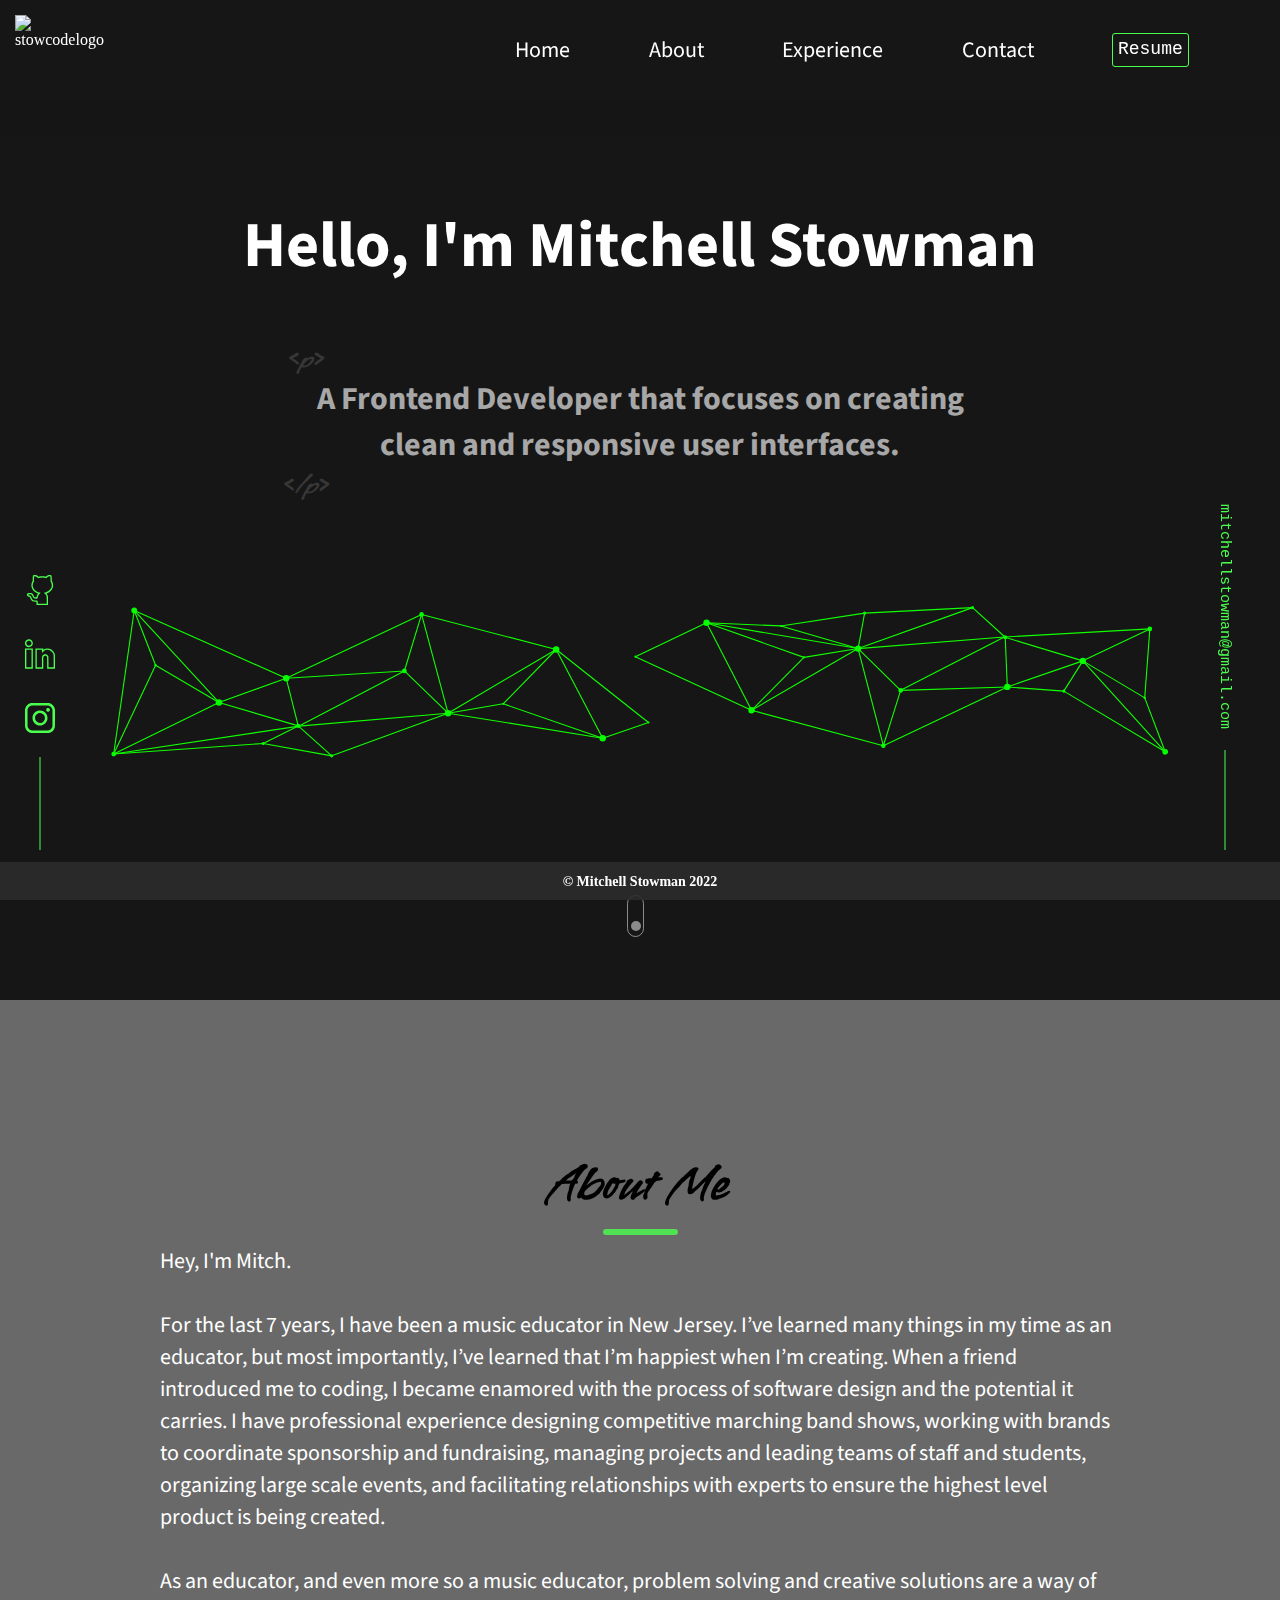
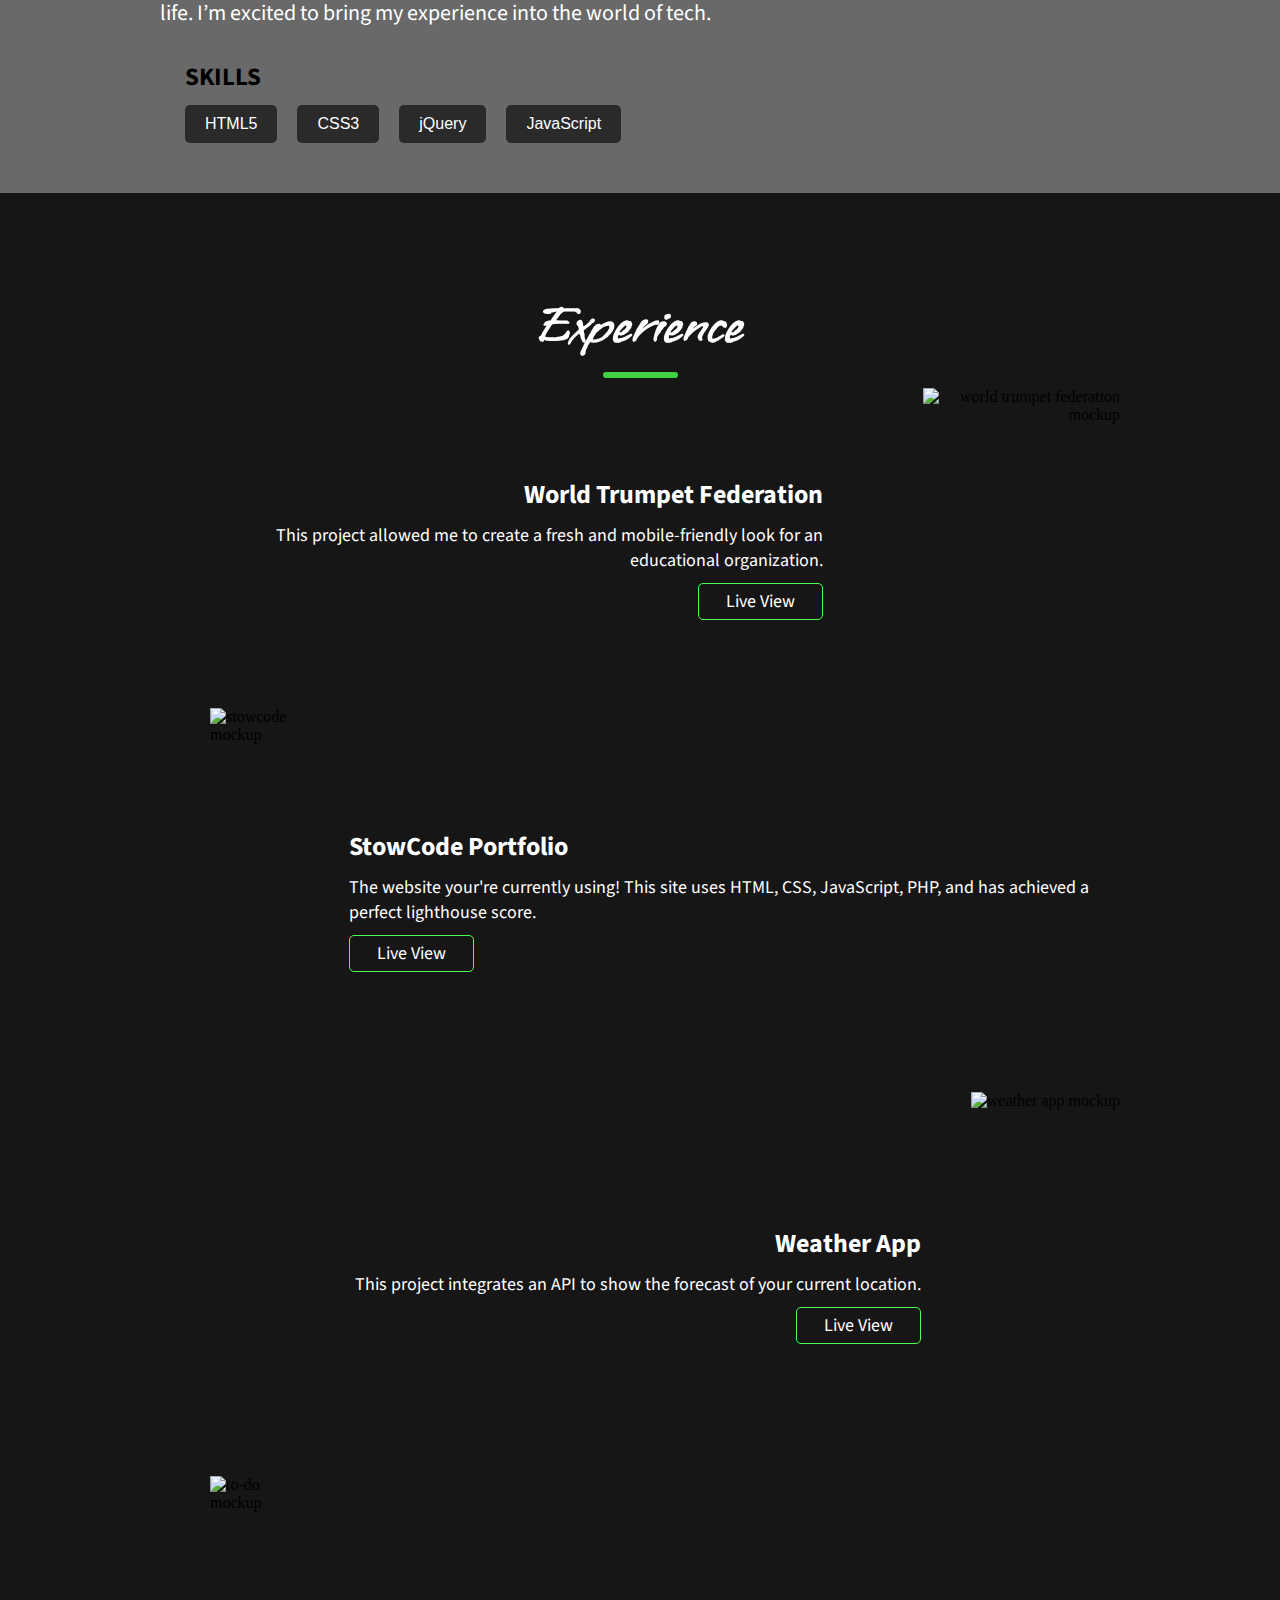
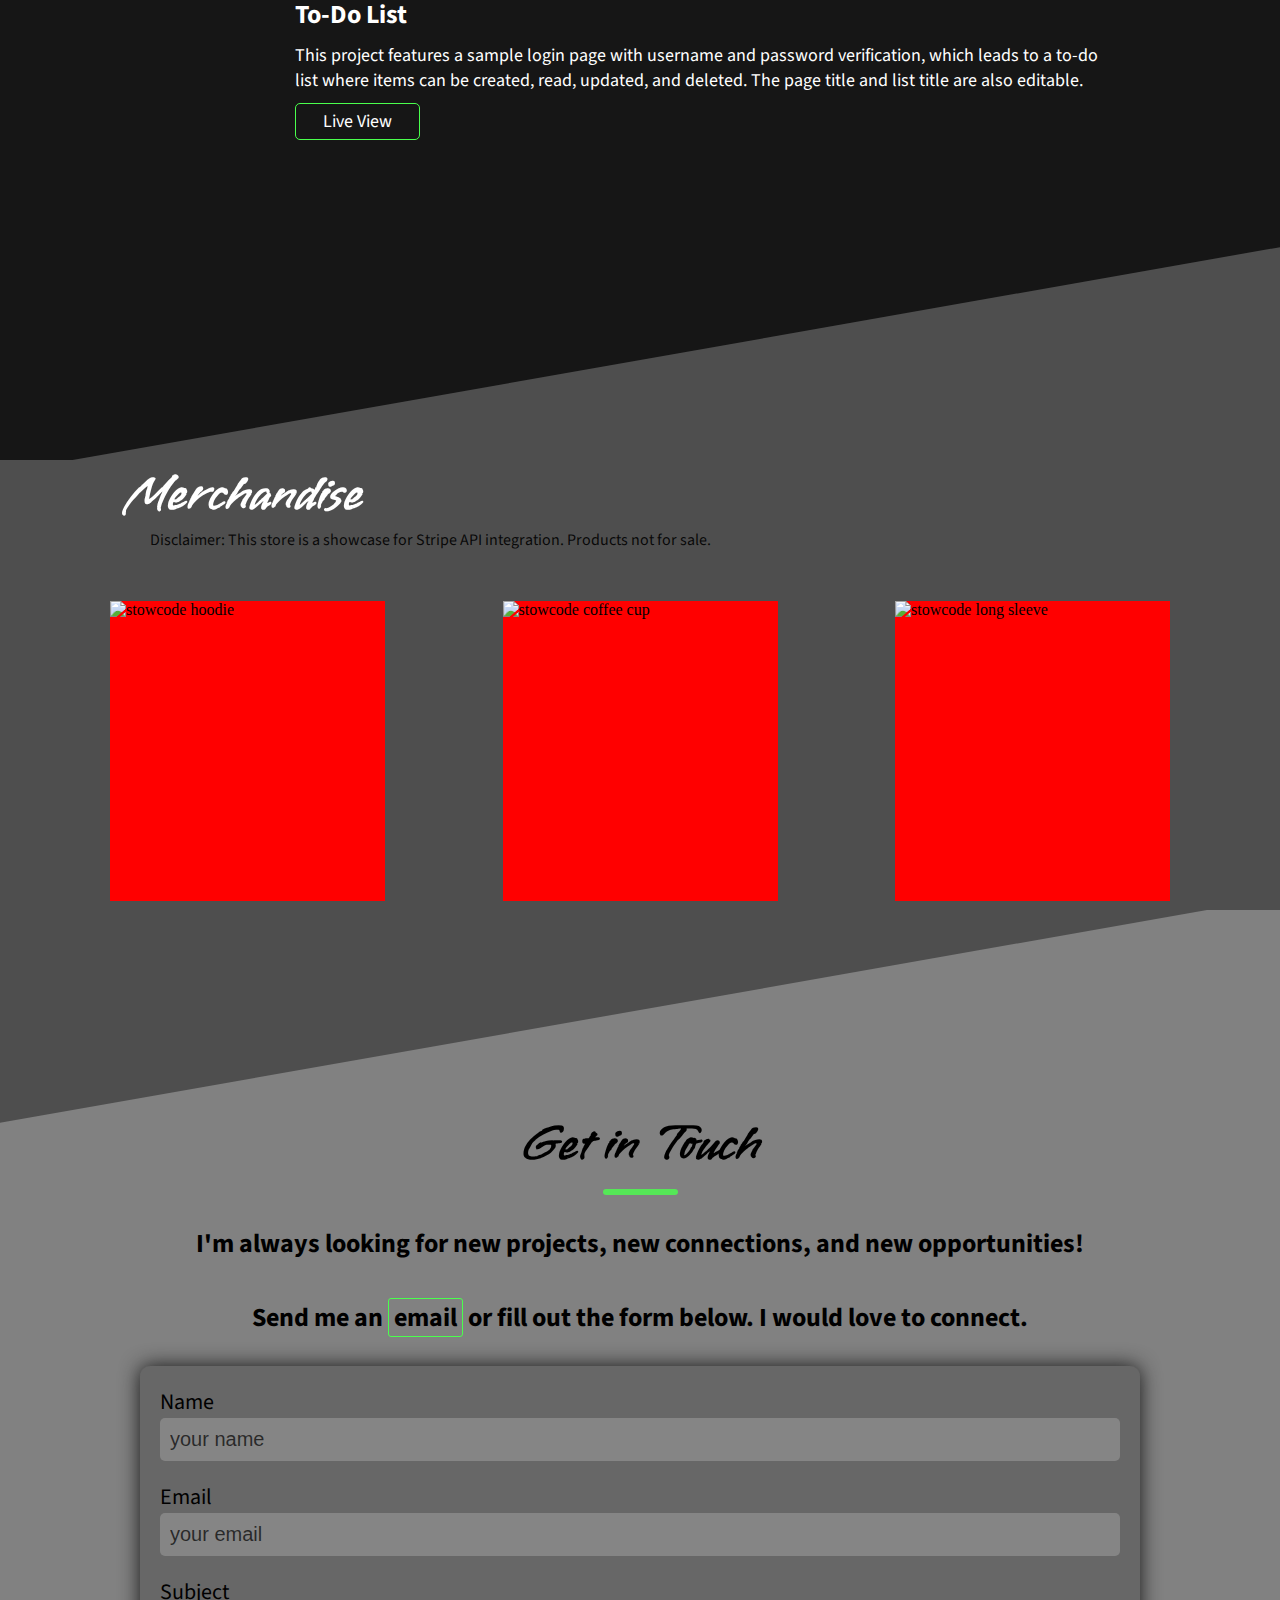
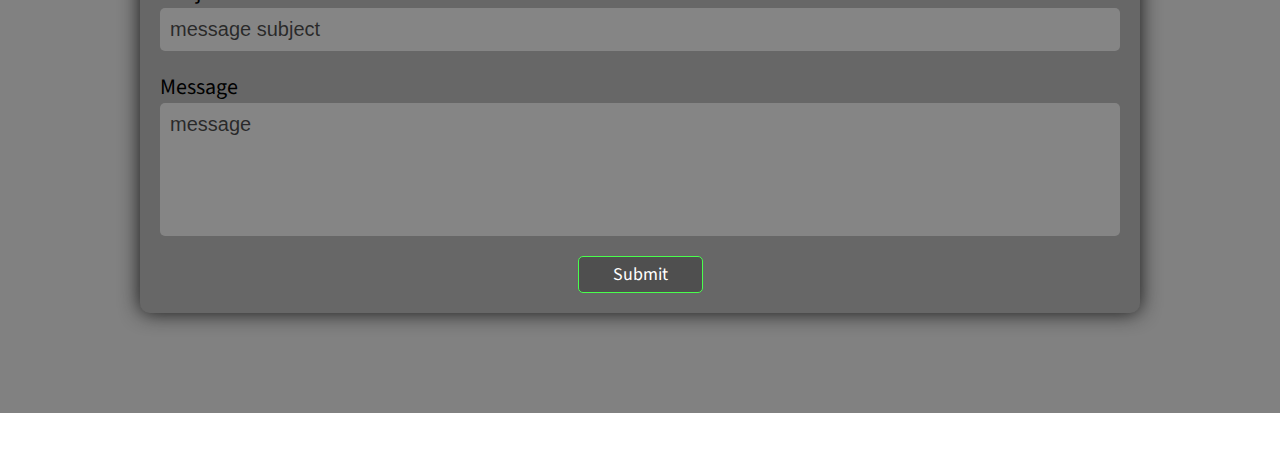
==== commit 94970bf5: "Add files via upload" ====
--- a/index.html
+++ b/index.html
@@ -2011,6 +2011,28 @@
 
         </div>
 
+<!-- Store -->
+<div id=slant1></div>
+   <div id=store_container>
+      <h3>Merchandise</h3>
+      <p>Disclaimer: This store is a showcase for Stripe API integration.  Products not for sale.</p>
+
+      <div id=product_carousel>
+         <div class=product_tile id=hoodie>
+            <img alt="stowcode hoodie" class=product_image src="https://ucarecdn.com/5237393a-7f1a-48c8-8020-a3175e7312a4/-/preview/-/quality/smart/">
+         </div>
+
+         <div class=product_tile id=coffeecup>
+            <img alt="stowcode coffee cup" class=product_image src="https://ucarecdn.com/7c364086-e4c2-4495-808c-194bf479727f/-/preview/-/quality/smart/">
+         </div>
+
+         <div class=product_tile id=longsleeve>
+            <img alt="stowcode long sleeve" class=product_image src="https://ucarecdn.com/ec5e6f9e-cb29-4d9b-a584-f8a46fb3599d/-/preview/-/quality/smart/">
+         </div>
+      </div>
+   </div>
+<div id=slant2></div>
+
 <!-- GET IN TOUCH -->
         <div class=banner id=getintouch>
             <h3 id=getintouch_title>Get in Touch</h3>
--- a/style2.css
+++ b/style2.css
@@ -227,13 +227,14 @@
         a:hover {
             text-decoration: none;
             color: rgb(123,255,126);
+            border-bottom: 3px solid white;
+            transition: 0.3s;
         }
 
         a:active {
             text-decoration: none;
             color: rgb(0, 131, 2)
         }
-
 
 
 @media screen and (max-width: 728px) {
@@ -265,7 +266,7 @@
 }
 
 h1 {
-    padding-top: 100px;
+    padding-top: 50px;
     font-size: 5vw;
     margin-bottom: 50px;
     font-family: 'Source sans pro', sans-serif;
@@ -321,7 +322,6 @@
     height: 40vh;
     position: absolute;
     left: 8%;
-    margin-left: 100px;
 }
 
 #geo2 {
@@ -329,7 +329,6 @@
     height: 40vh;
     position: absolute;
     right: 8%;
-    margin-right: 100px;
 }
 
 #geo3 {
@@ -430,7 +429,7 @@
 }
 
 .slideUp {
-    animation: slideUp 2.5s 0s linear;
+    animation: slideUp 2s 0s linear;
 }
 
 @keyframes slideUp {
@@ -603,6 +602,67 @@
     }
 }
 
+/* Store */
+
+#store_container {
+    height: 450px;
+    background-color: rgb(78, 78, 78);
+    z-index: 2;
+    position: relative;
+}
+
+#slant1 {
+    height: 300px;
+    width: 100vw;
+    background-color: rgb(78, 78, 78);
+    transform: skewY(-10deg) translateY(-100px);
+    position: absolute;
+    z-index: 1;
+}
+
+#slant2 {
+    height: 300px;
+    width: 100vw;
+    background-color: rgb(78, 78, 78);
+    transform: skewY(-10deg) translateY(-200px);
+    position: absolute;
+    z-index: 1;
+}
+
+#store_container h3 {
+    font-family: 'Vujahday Script', sans-serif;
+    font-size: 50px;
+    text-align: left;
+    color: white;
+    margin-left: 125px;
+    width: 750px;
+}
+
+#store_container p {
+    color: rgba(0,0,0,.9);
+    font-family: 'Source sans pro', sans-serif;
+    text-align: left;
+    margin-left: 150px;
+}
+
+#product_carousel {
+    padding: 50px;
+    margin: 0px 60px;
+    display: flex;
+    justify-content: space-between;
+}
+
+.product_tile {
+    height: 300px;
+    width: 275px;
+    overflow: hidden;
+    background-color: red;
+}
+
+.product_image {
+    height: 250px;
+    width: auto;
+}
 
 /* Get in Touch */
 
@@ -616,7 +676,7 @@
     font-family: 'Vujahday Script', sans-serif;
     font-size: 50px;
     text-align: center;
-    padding-top: 100px;
+    padding-top: 200px;
 }
 
 #getintouch h4 {
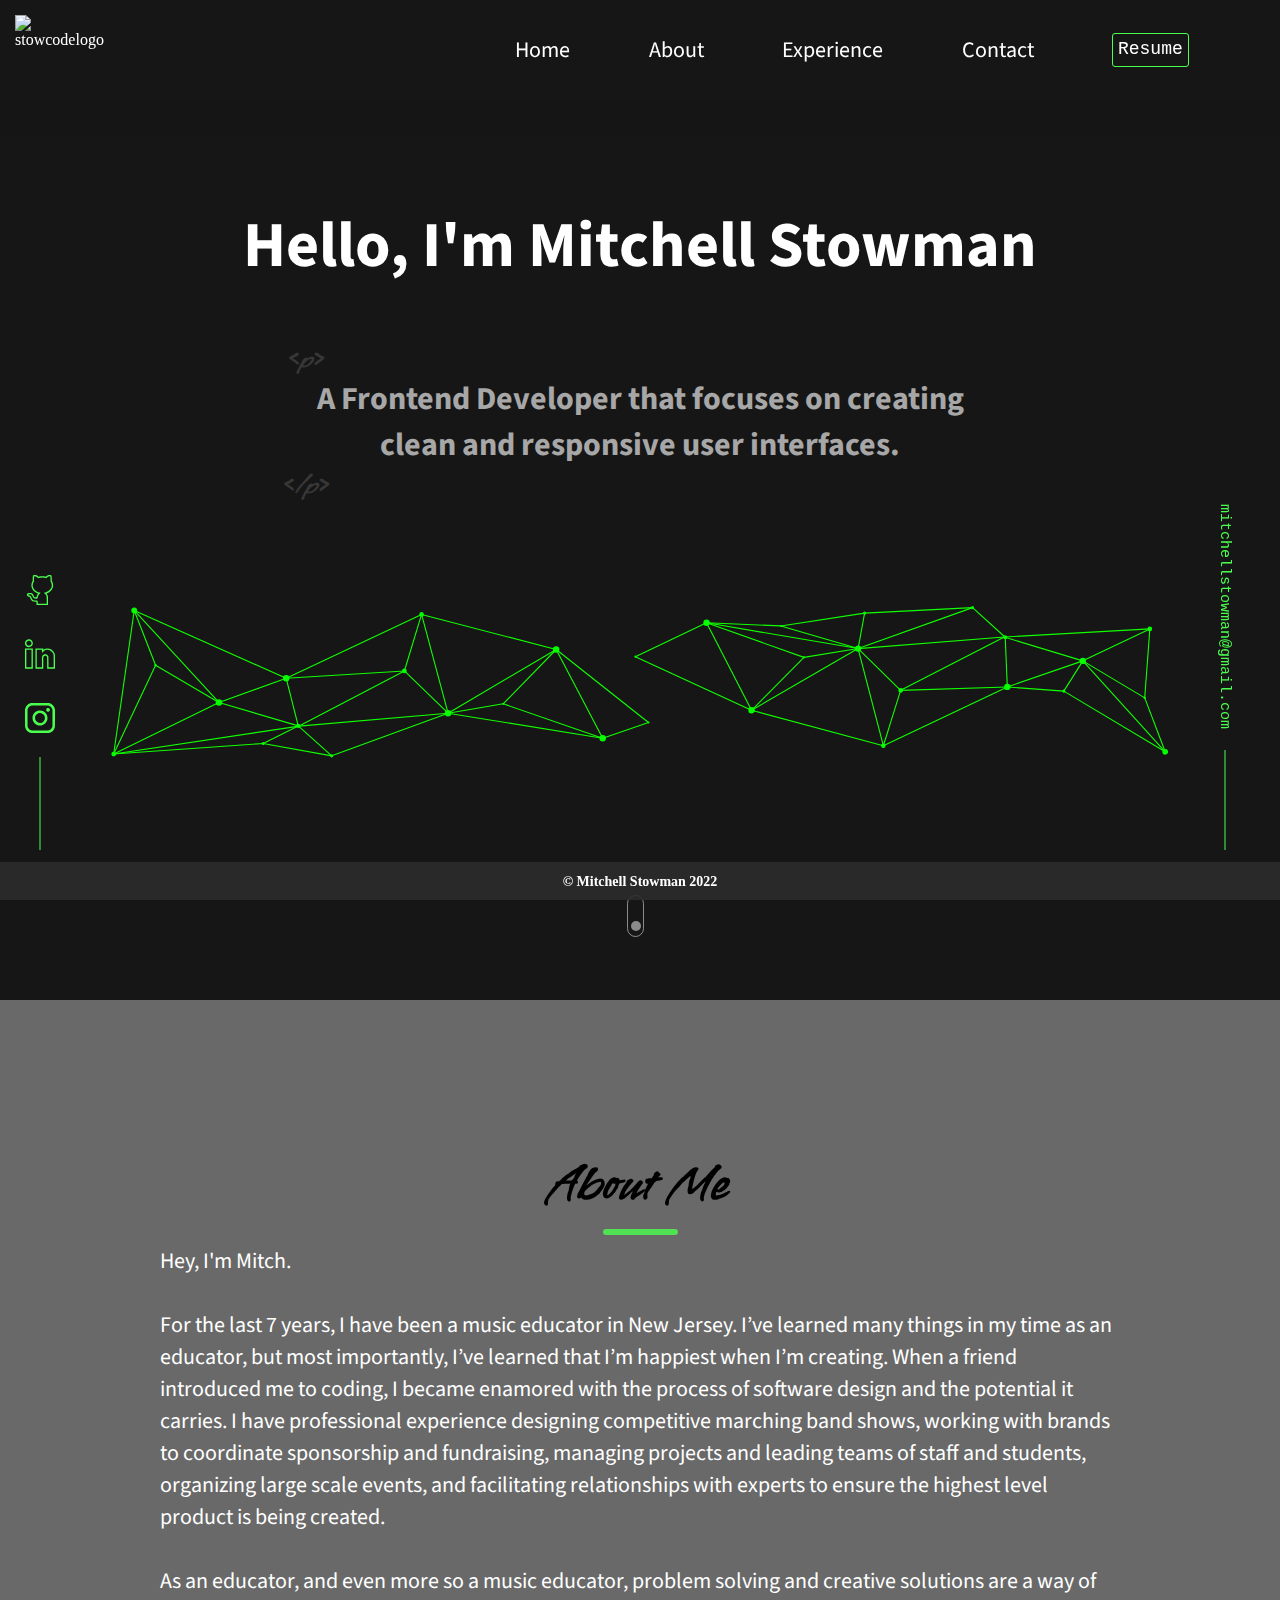
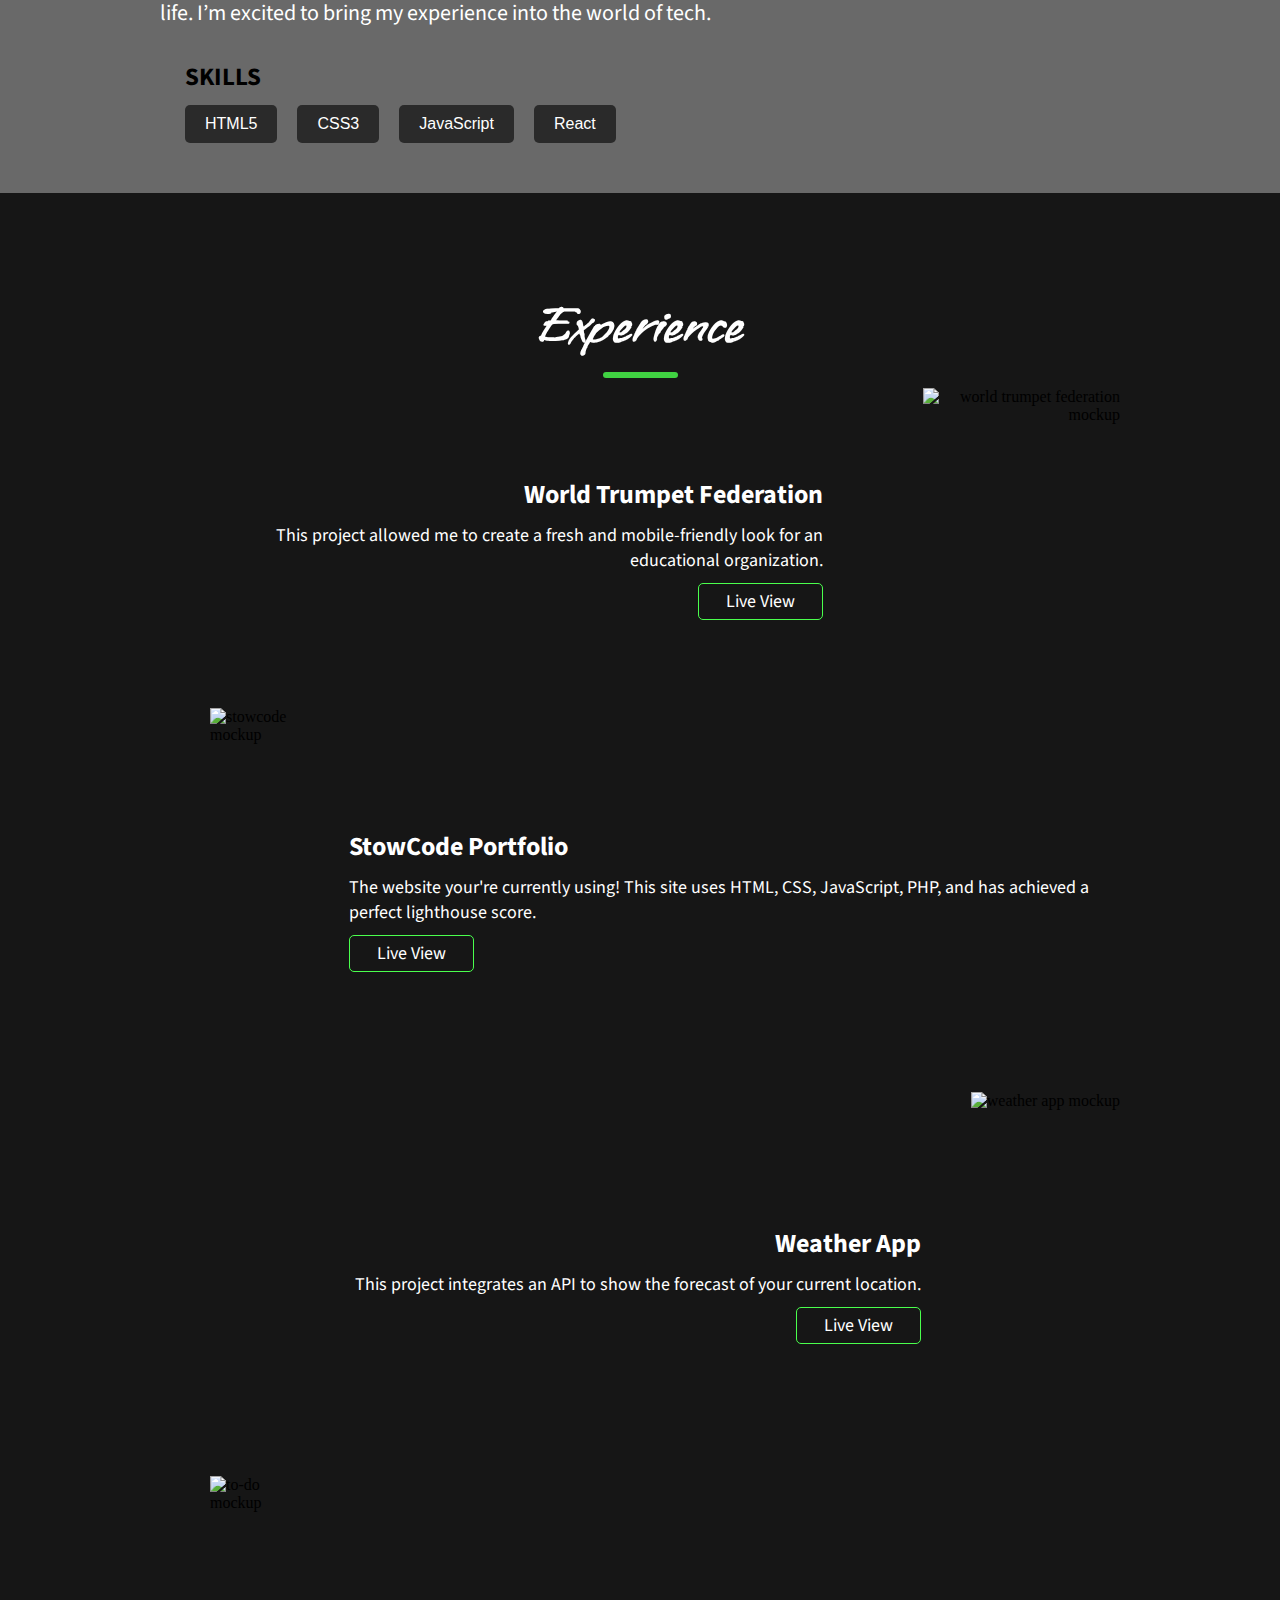
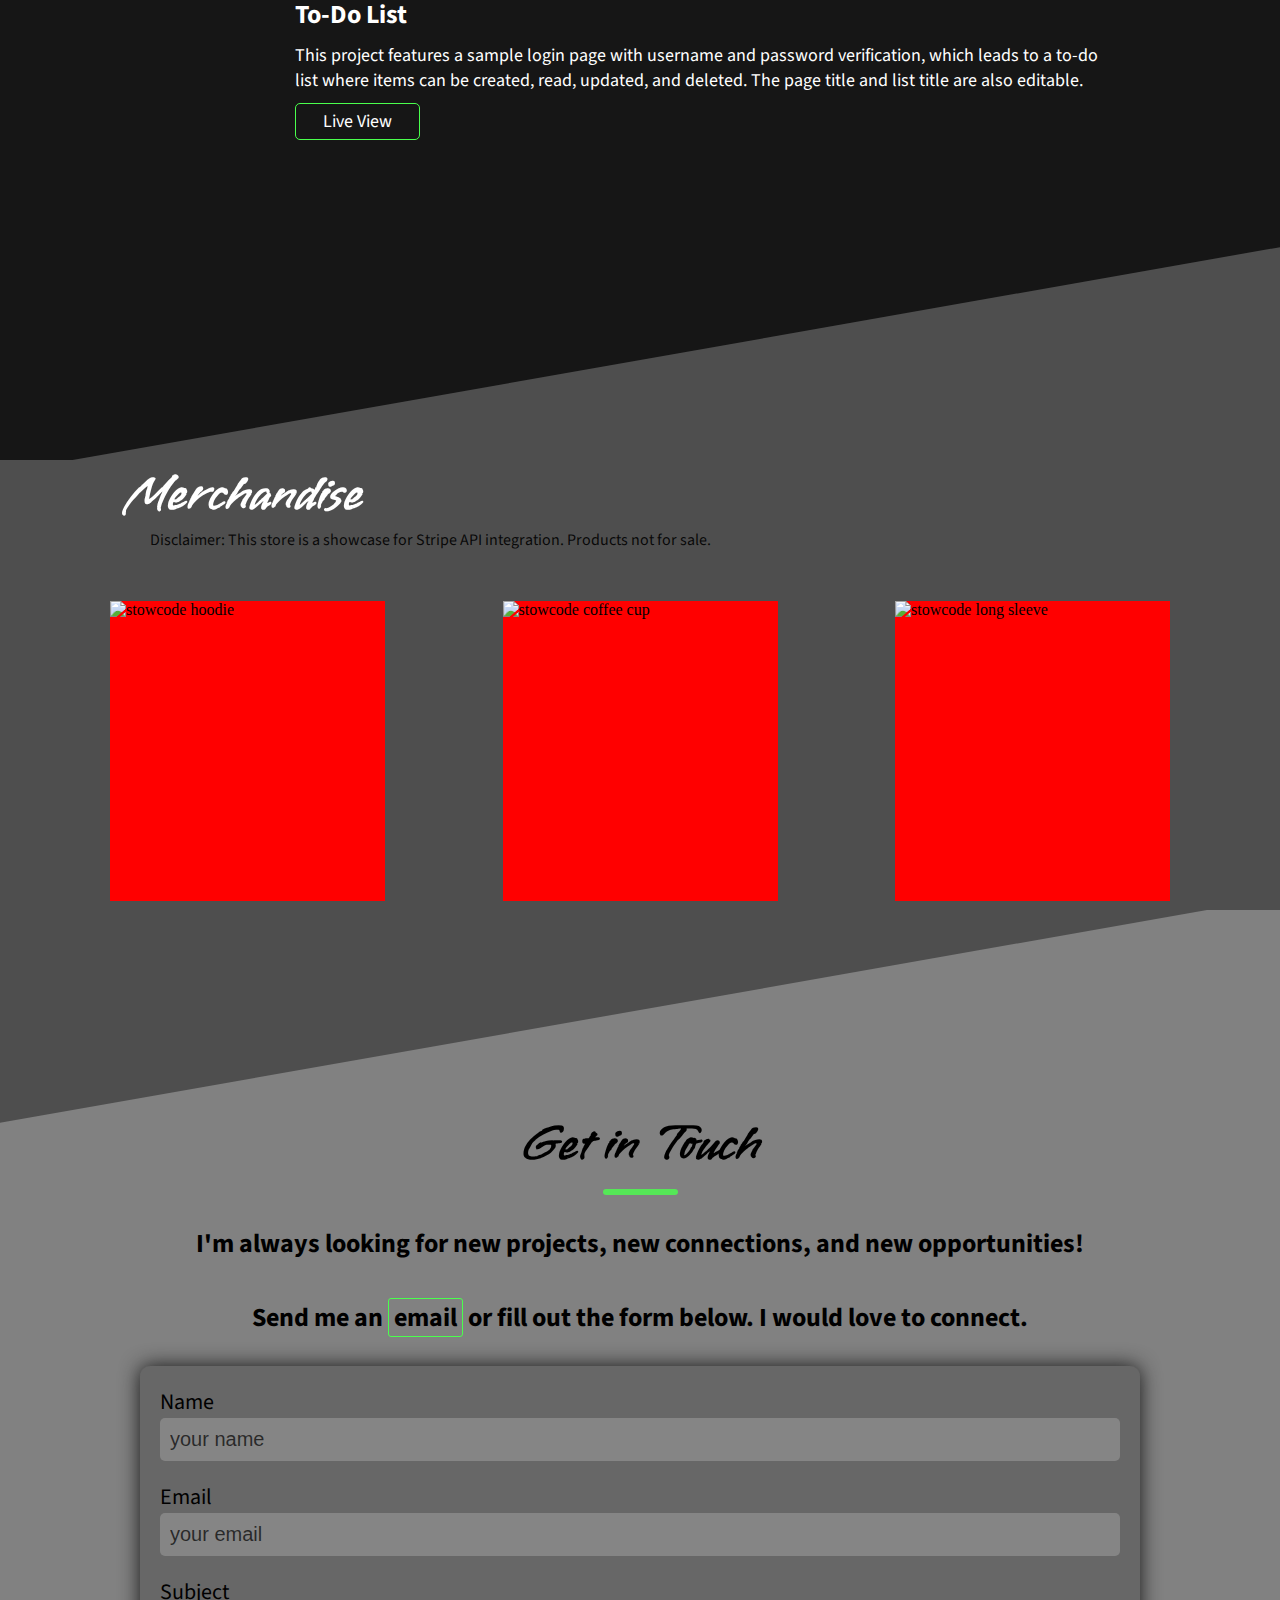
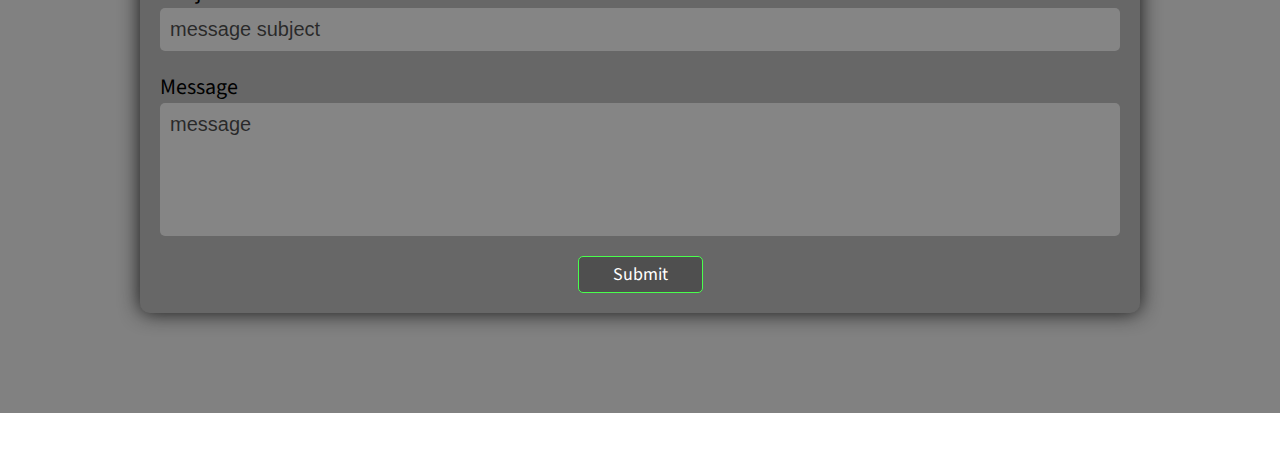
==== commit 6f4edfb1: "Add files via upload" ====
--- a/index.html
+++ b/index.html
@@ -1957,8 +1957,8 @@
                 <div id=skills>
                     <div class="skillbutton">HTML5</div>
                     <div class="skillbutton">CSS3</div>
-                    <div class="skillbutton">jQuery</div>
                     <div class="skillbutton">JavaScript</div>
+                    <div class="skillbutton">React</div>
                 </div>
             </div>
         </div>
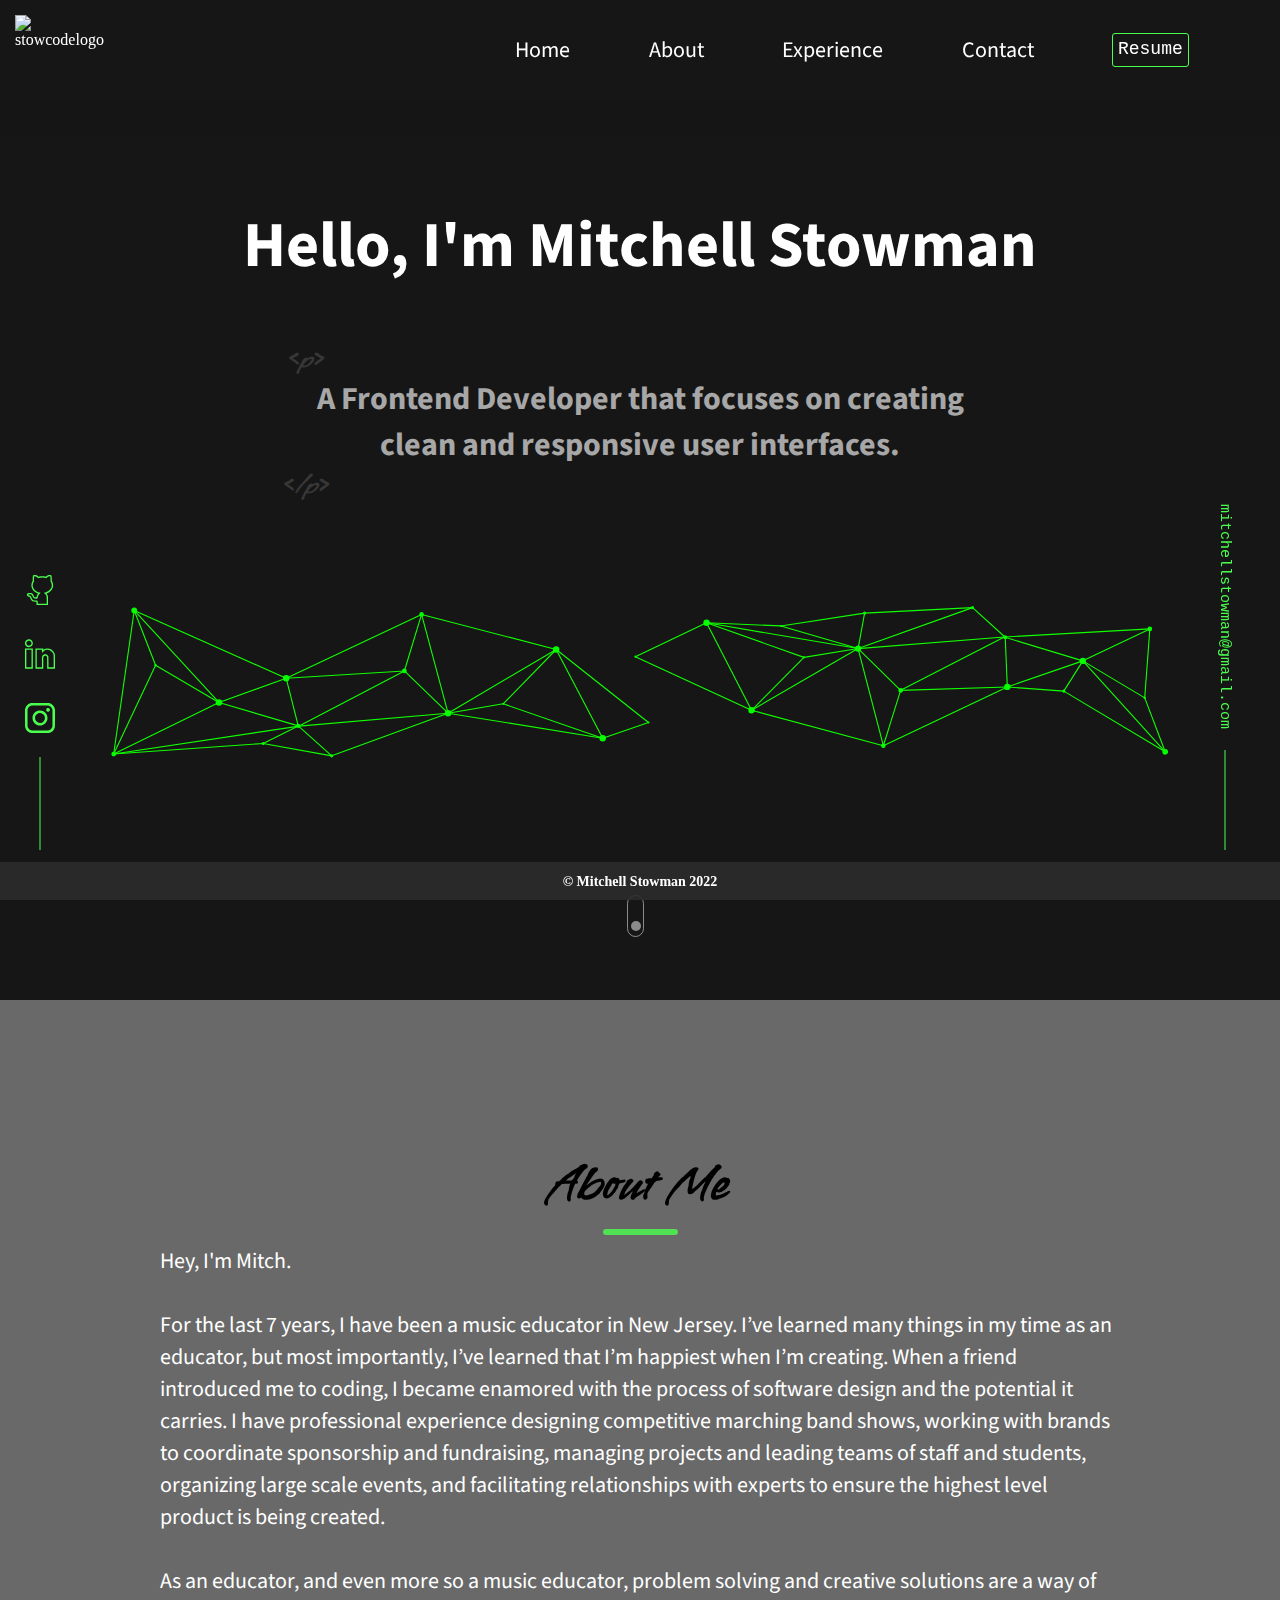
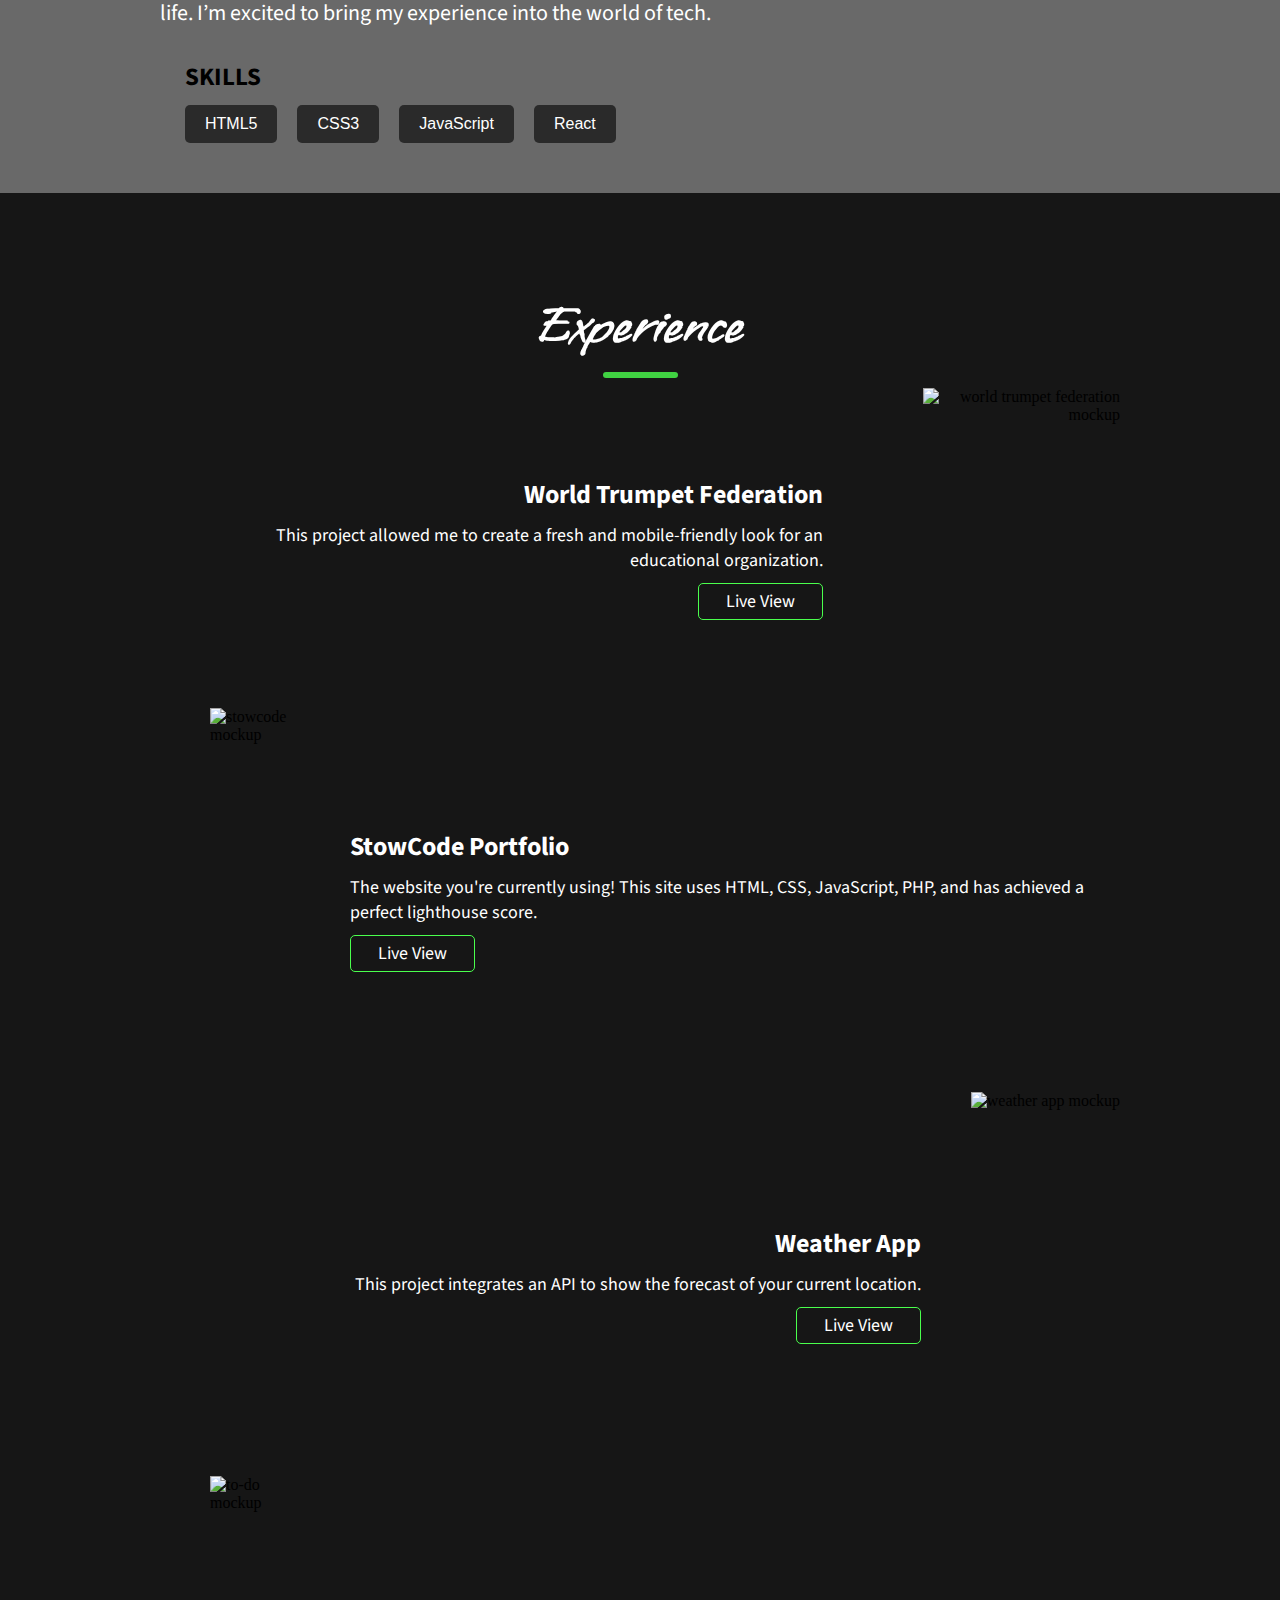
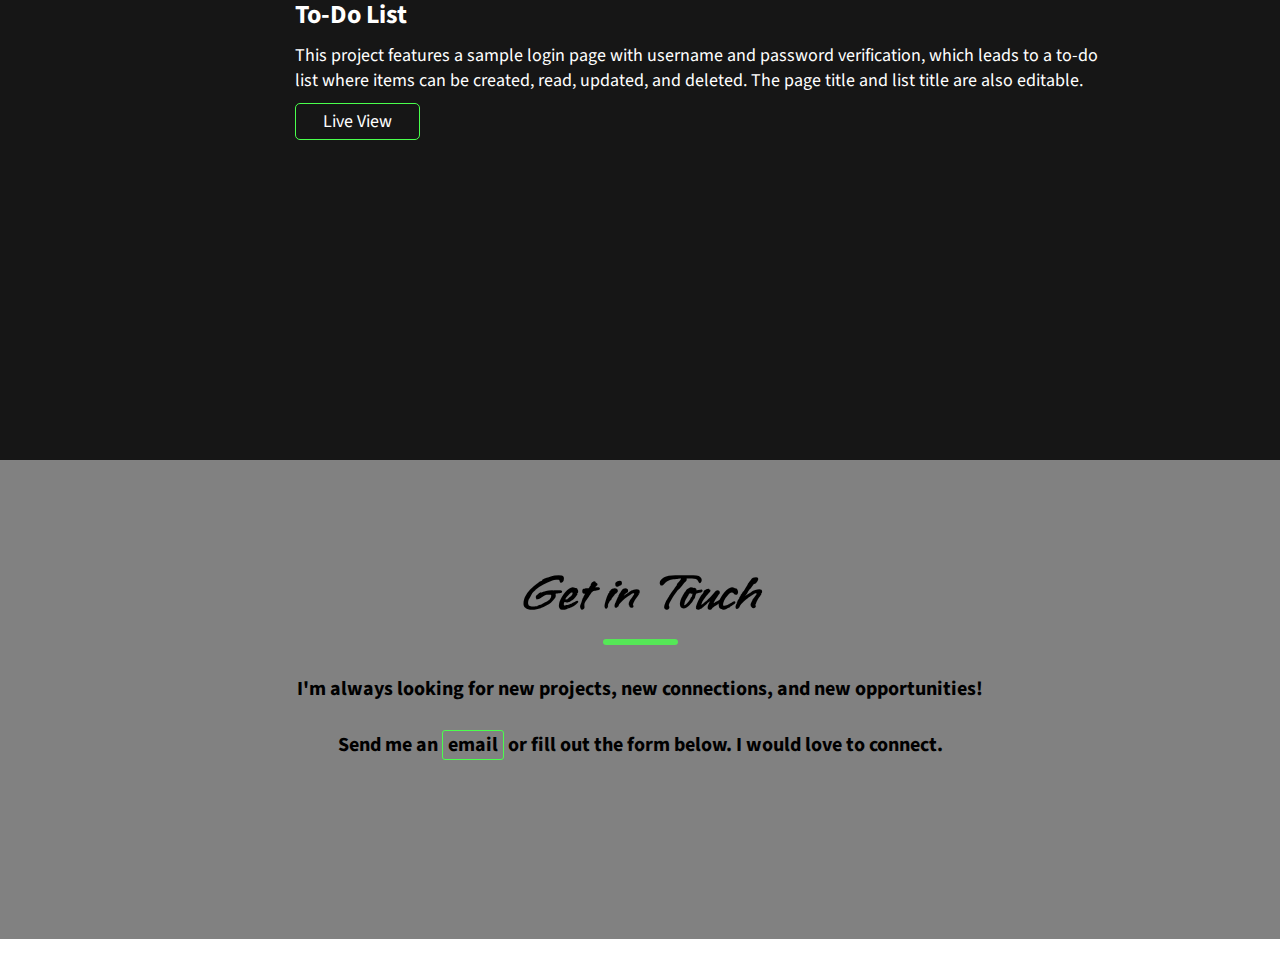
==== commit 3282686d: "Add files via upload" ====
--- a/index.html
+++ b/index.html
@@ -50,7 +50,7 @@
             <li class=navlink><a href="#aboutme">About</a></li>
             <li class=navlink><a href="#largeprojects">Experience</a></li>
             <li class=navlink><a href="#getintouch">Contact</a></li>
-            <li id=resumebutton class=navlink><a href="Resources/Stowman Resume 2022 (1).pdf" download>Resume</a></li>
+            <li id=resumebutton class=navlink><a href="Resources/Stowman Resume.pdf" download>Resume</a></li>
         </ul>
     
     <!-- mobile navbar-->
@@ -1982,7 +1982,7 @@
                 <img alt="stowcode mockup" class=projectmockup_img2 src="https://ucarecdn.com/c6f0f727-329a-4d00-9023-241f8f8b8315/-/preview/-/quality/smart/">
                 <div class=projectinfo id=portfolioinfo>
                     <h4>StowCode Portfolio</h4>
-                    <p>The website your're currently using!  This site uses HTML, CSS, JavaScript, PHP, and has achieved a perfect lighthouse score.
+                    <p>The website you're currently using!  This site uses HTML, CSS, JavaScript, PHP, and has achieved a perfect lighthouse score.
                     </p>
                     <div><a target="blank" href="https://stowcode.tech"><button>Live View</button></a></div>
                 </div>
@@ -2012,6 +2012,7 @@
         </div>
 
 <!-- Store -->
+<!-- 
 <div id=slant1></div>
    <div id=store_container>
       <h3>Merchandise</h3>
@@ -2032,13 +2033,13 @@
       </div>
    </div>
 <div id=slant2></div>
-
+-->
 <!-- GET IN TOUCH -->
         <div class=banner id=getintouch>
             <h3 id=getintouch_title>Get in Touch</h3>
             <div class=titlebar></div>
             <h4>I'm always looking for new projects, new connections, and new opportunities! <br><br>Send me an <a id=emailbutton href="mailto:mitchellstowman@gmail.com">email</a> or fill out the form below.  I would love to connect.</h4>
-
+<!-- FORM
                 <div id=formcontainer>
                     <form id="contactme" method="post" action="contact-form-handler.php">
                         <label>Name</label>
@@ -2053,6 +2054,7 @@
                     </form>
                 </div>
         </div>
+      -->
     </div>
 
 <!-- FOOTER -->
--- a/style2.css
+++ b/style2.css
@@ -669,18 +669,19 @@
 #getintouch {
     height: 100%;
     background-color: rgb(129,129,129);
-    padding-bottom: 100px;
+    padding-bottom: 150px;
 }
 
 #getintouch_title {
     font-family: 'Vujahday Script', sans-serif;
     font-size: 50px;
     text-align: center;
-    padding-top: 200px;
+    padding-top: 100px;
 }
 
 #getintouch h4 {
     font-family: 'Source sans pro', sans-serif;
+    font-size: 20px;
     text-align: center;
     margin: 30px 100px;
 }
